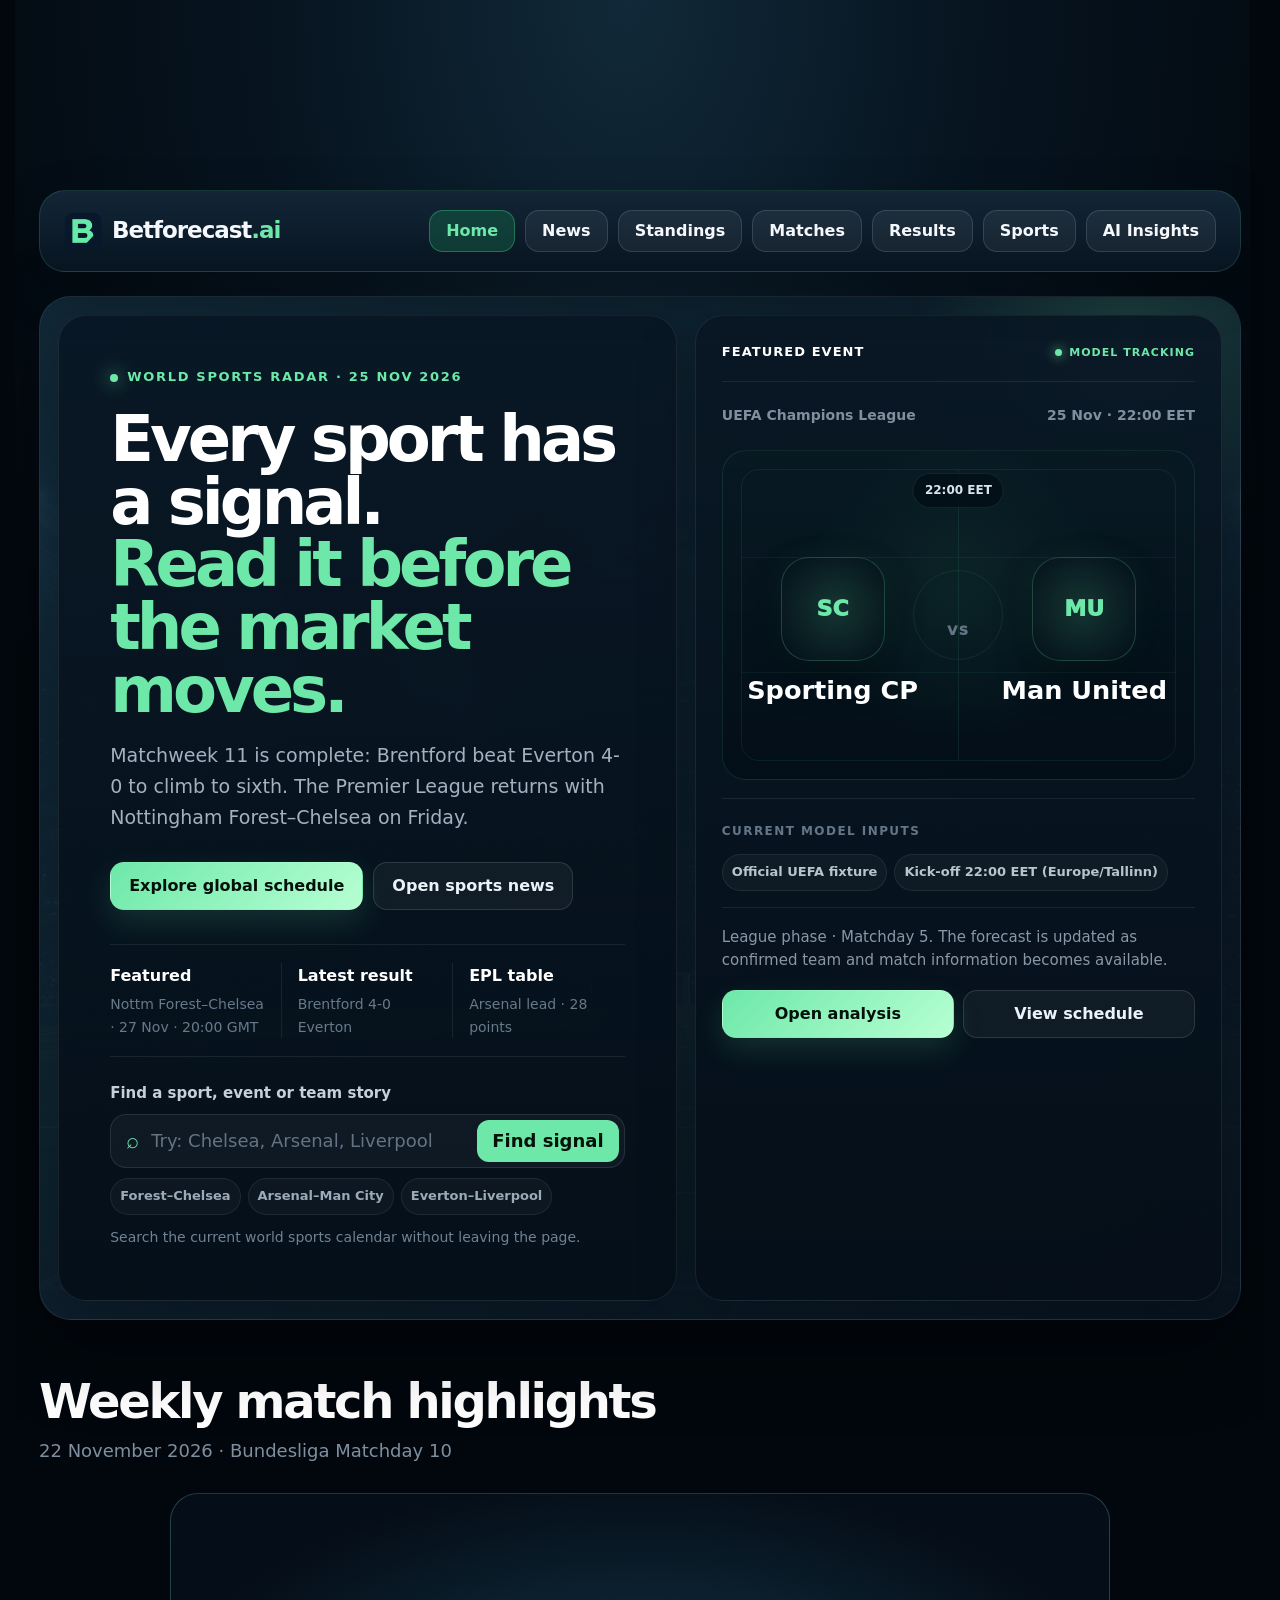
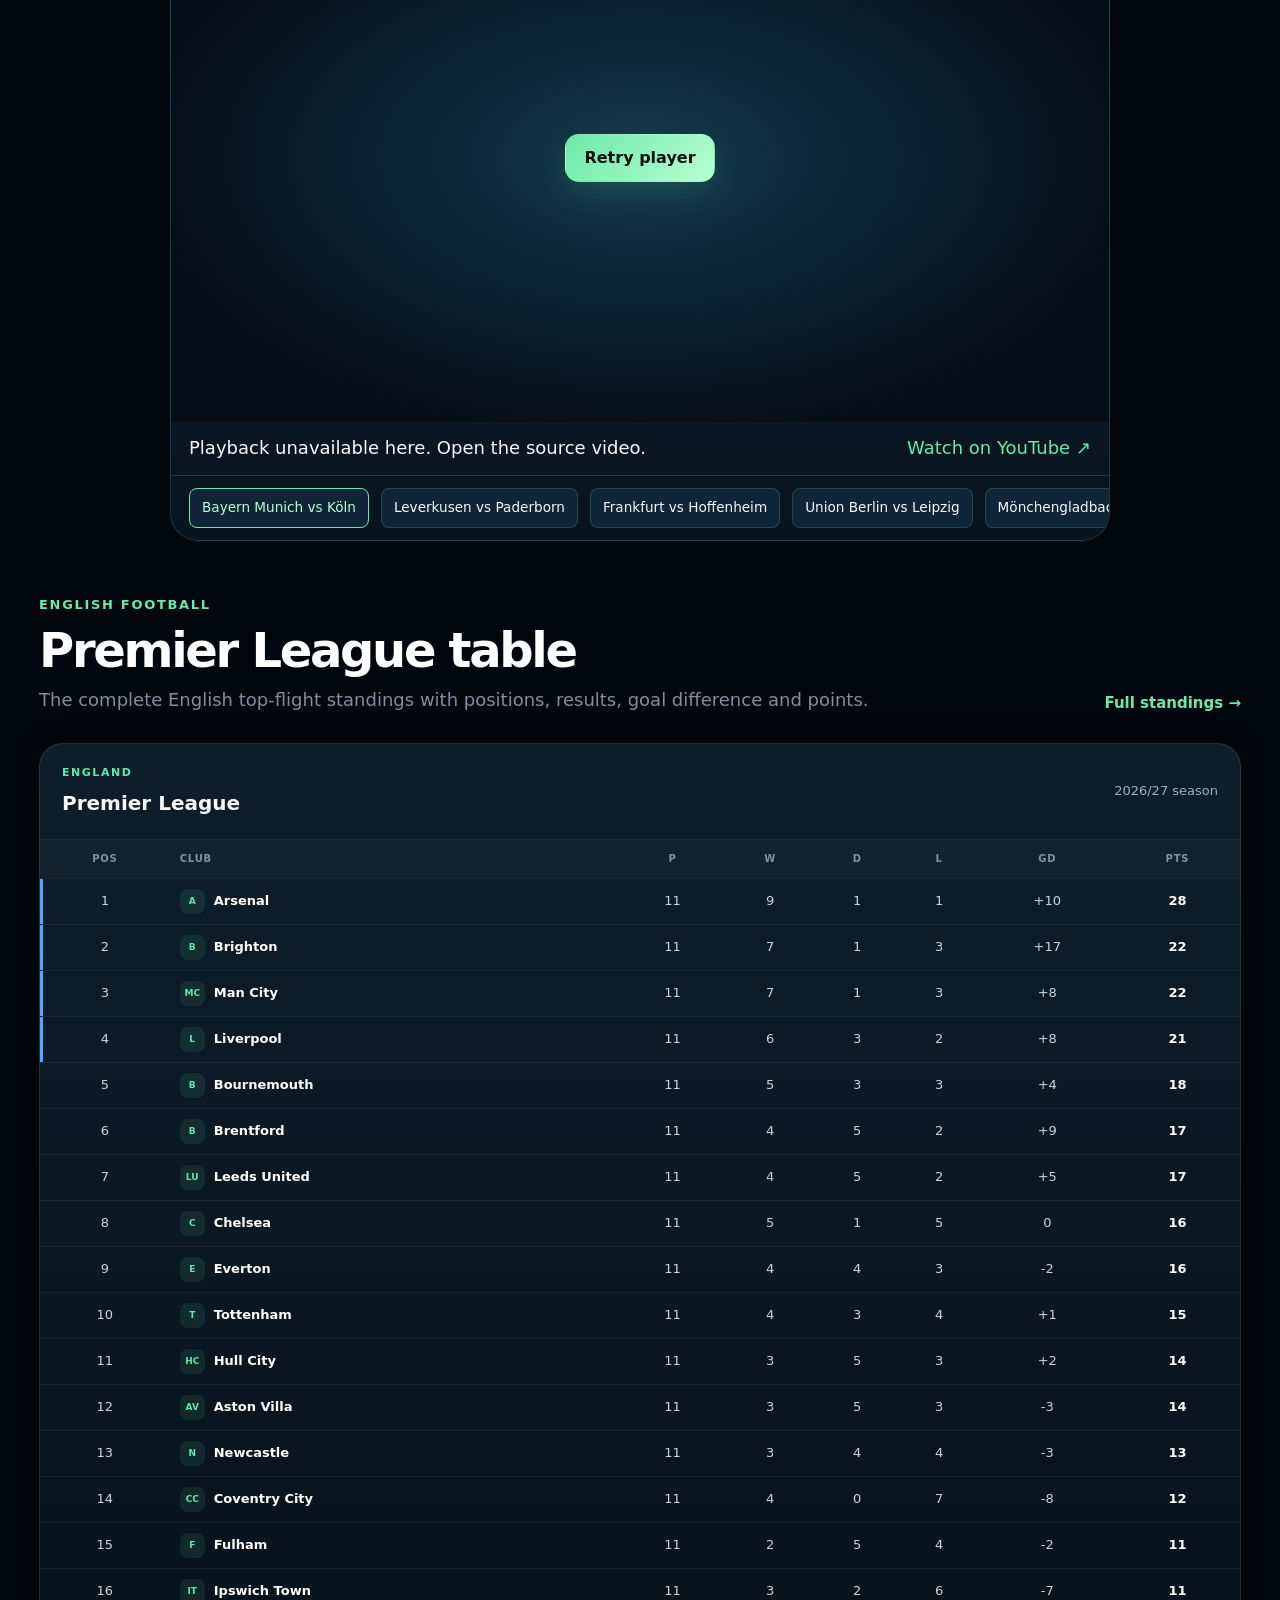
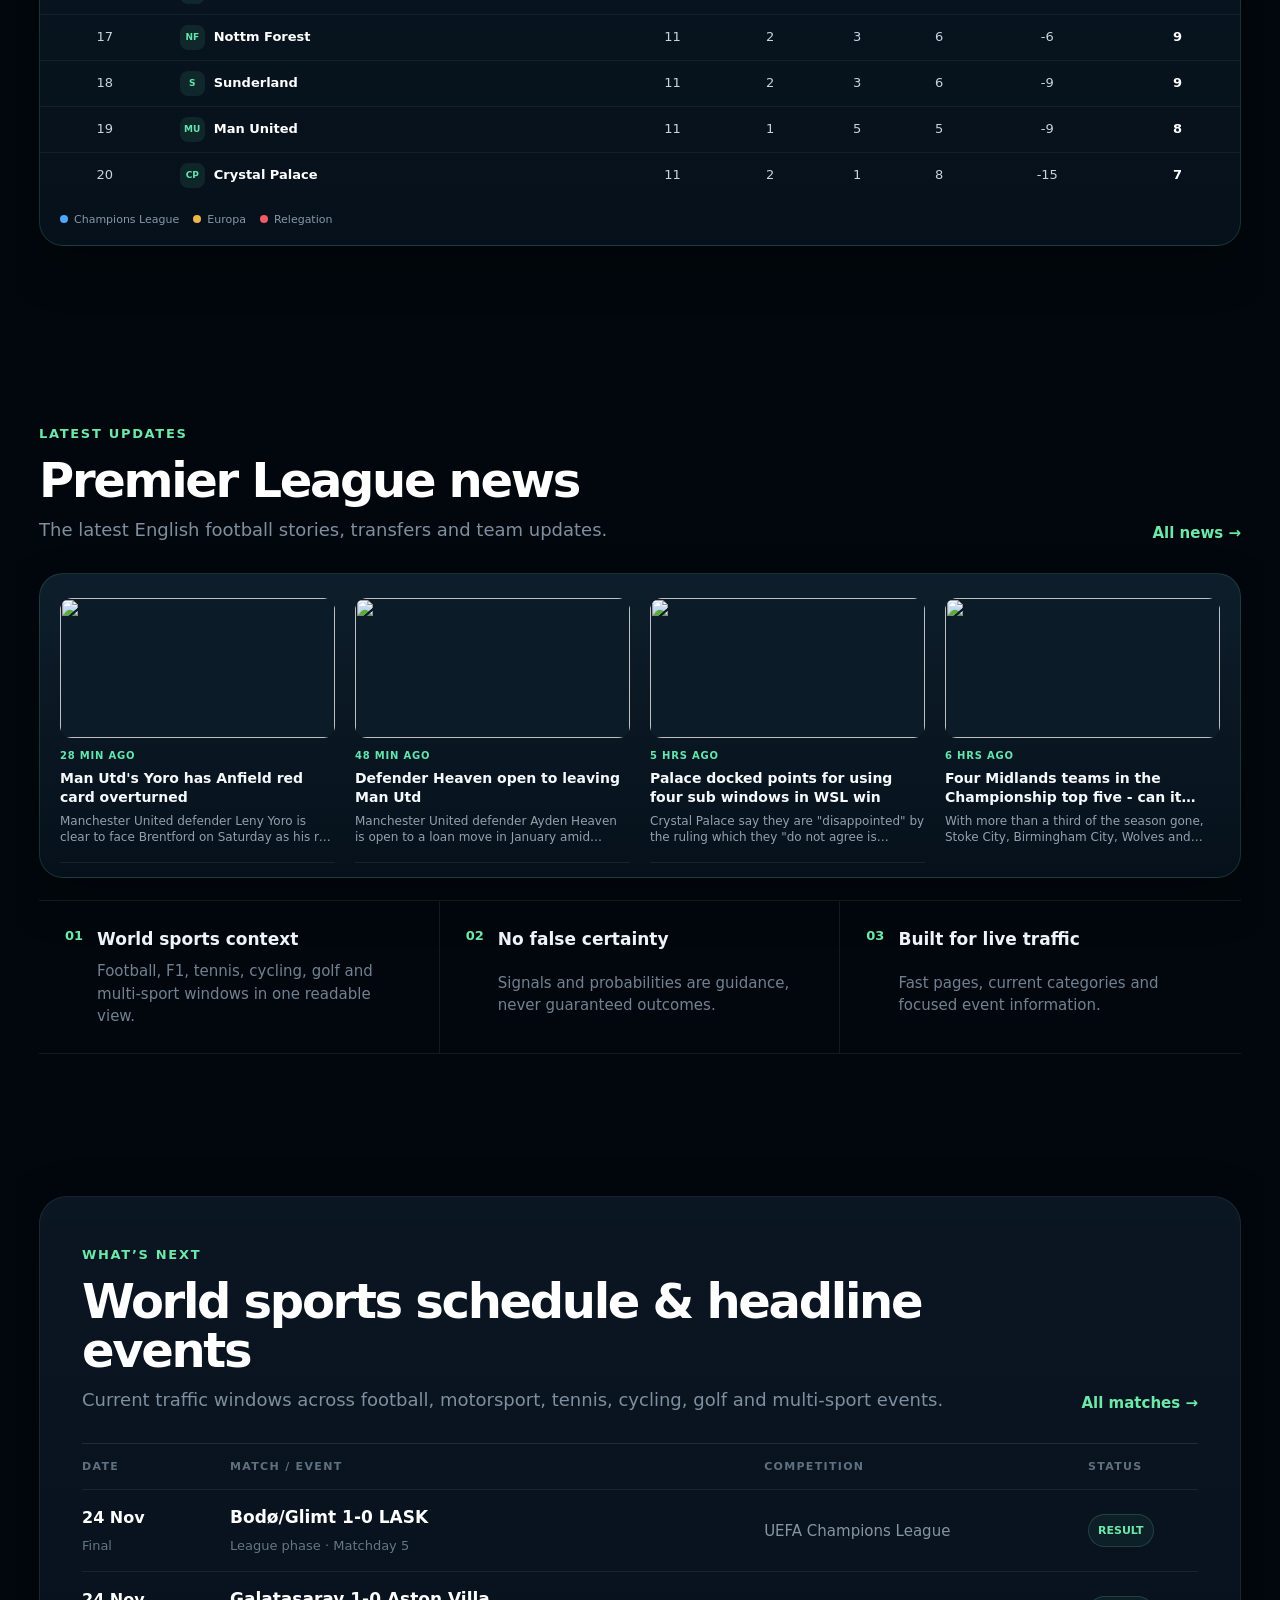
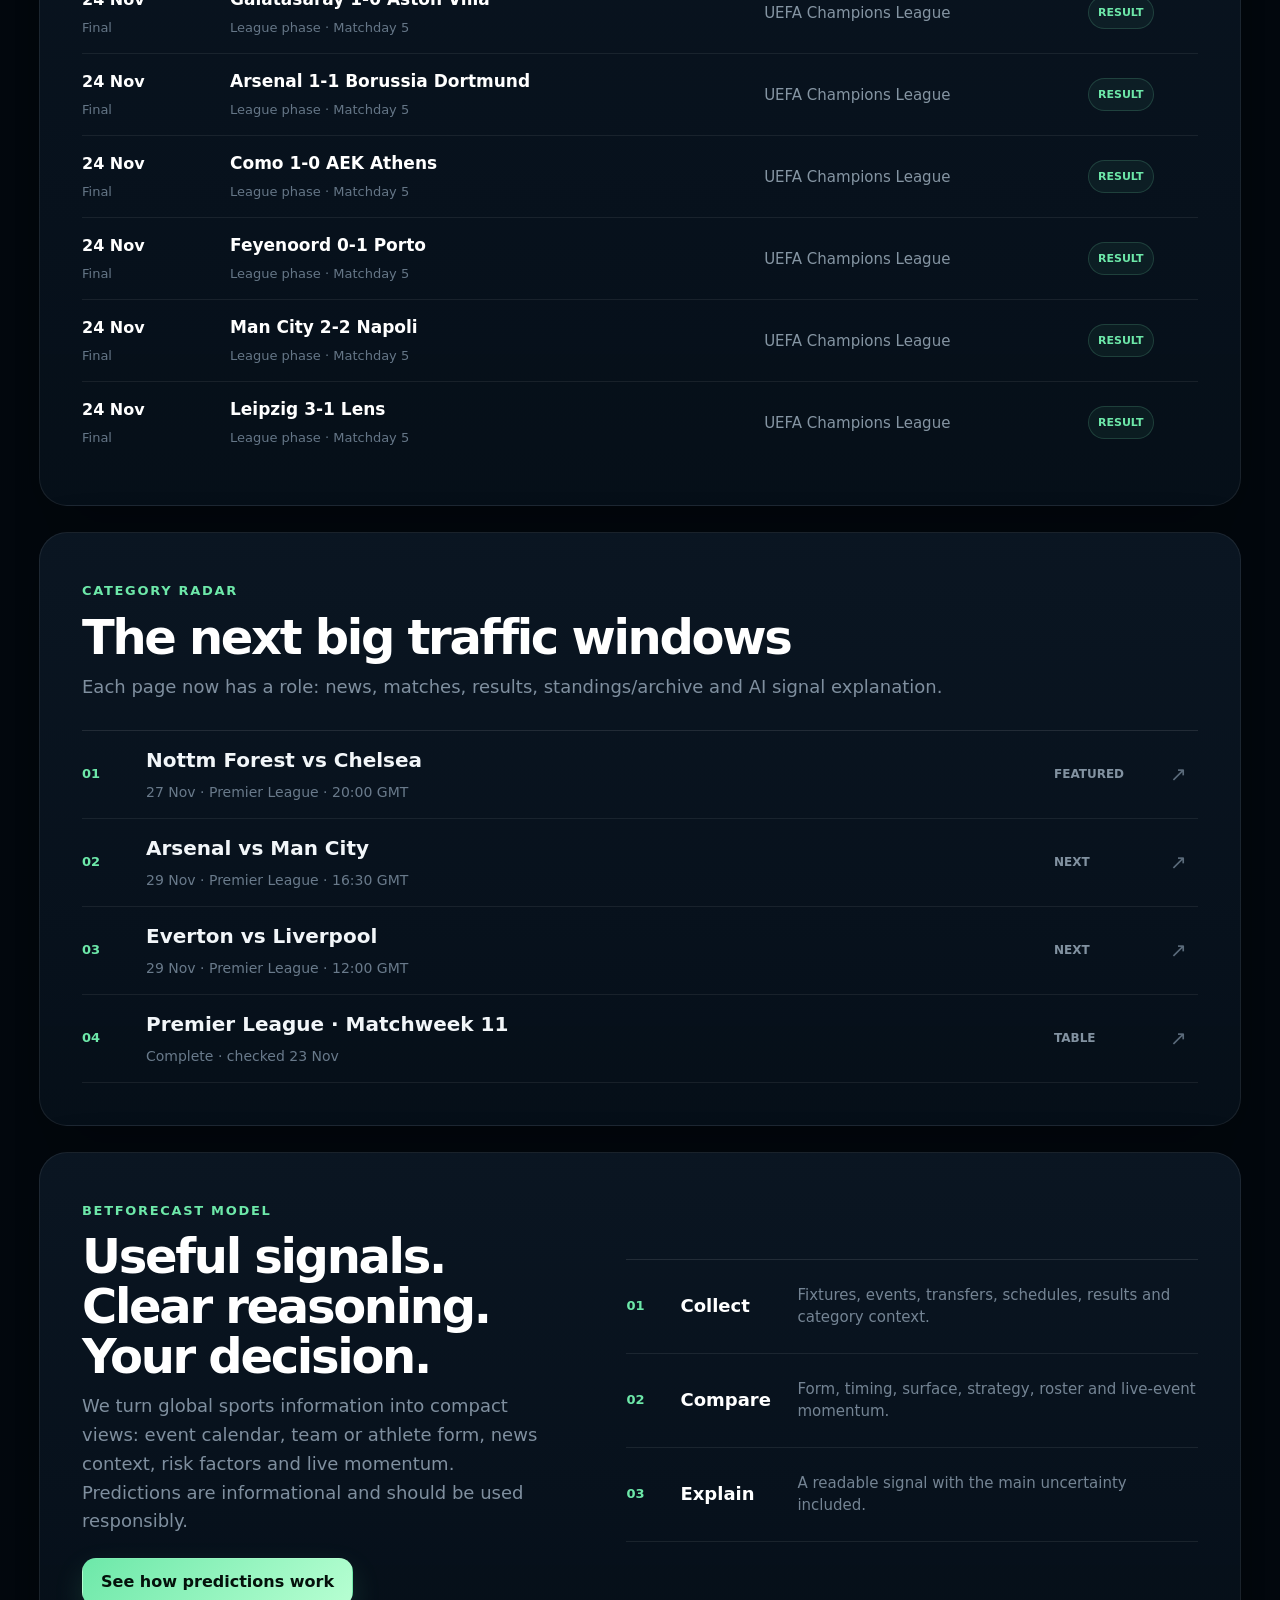
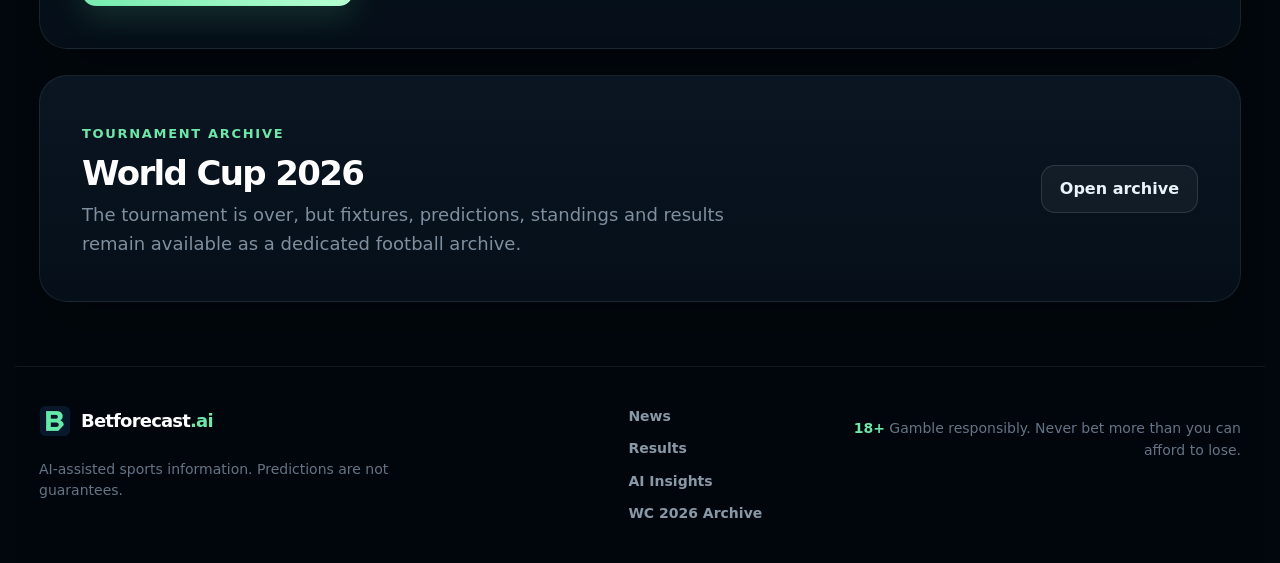
==== index.html @ 6b8412d0 "Update 25 Nov Champions League schedule and verified site data" ====
<!DOCTYPE html>
<html lang="en">
<head>
  <meta charset="UTF-8">
  <meta name="viewport" content="width=device-width, initial-scale=1.0">
  <meta name="theme-color" content="#07111d">
  <meta name="description" content="World sports previews, live event radar and AI-assisted signals from football, Formula 1, tennis, cycling, golf and major multi-sport events.">
  <meta property="og:title" content="Betforecast.ai — World sports radar">
  <meta property="og:description" content="Follow global sports news, event schedules, results and AI-assisted insights in one clear matchday hub.">
  <meta property="og:type" content="website">
  <meta property="og:url" content="https://betforecast.ai/">
  <meta property="og:image" content="https://betforecast.ai/assets/stadium-dark.jpg">
  <title>Betforecast.ai — World Sports News, Matches & AI Signals</title>
  <link rel="icon" type="image/png" href="assets/bet-logo.png?v=2">
  <link rel="stylesheet" href="css/home.css?v=10">
  <link rel="stylesheet" href="css/weekly-highlights.css">
  <script defer src="https://cdn.counter.dev/script.js" data-id="1a42378c-7a8a-4f3e-8296-a7a9f8655098" data-utcoffset="3"></script>
  <link rel="stylesheet" href="css/site-layout.css?v=2">
</head>
<body class="theme-dark home-page site-skin-1win bf-layout">
  <div id="bf-dynamic-background-slot" class="bf-dynamic-background bf-adserver-background" aria-hidden="true">
    <ins class="ins-zone" data-zone="163743"></ins>
  </div>

  <a class="skip-link" href="#main-content">Skip to content</a>

  <div class="side-banner side-banner-left" aria-label="Advertisement"><ins class="ins-zone" data-zone="163622"></ins></div>
  <div class="side-banner side-banner-right" aria-label="Advertisement"><ins class="ins-zone" data-zone="163622"></ins></div>

  <header class="site-header">
    <a class="site-brand" href="index.html" aria-label="Betforecast.ai home">
      <img src="assets/bet-logo.png?v=2" alt="" width="38" height="38">
      <span>Betforecast<span class="site-brand-accent">.ai</span></span>
    </a>
    <button class="site-menu-toggle" type="button" aria-label="Open menu" aria-expanded="false" aria-controls="site-navigation">
      <svg width="20" height="20" viewBox="0 0 20 20" aria-hidden="true"><path d="M3 5h14M3 10h14M3 15h14" fill="none" stroke="currentColor" stroke-width="2" stroke-linecap="round"/></svg>
    </button>
    <nav class="site-navigation" id="site-navigation" aria-label="Main navigation">
      <a href="index.html" aria-current="page">Home</a>
      <a href="news.html">News</a>
      <a href="standings.html">Standings</a>
      <a href="match.html">Matches</a>
      <a href="results.html">Results</a>
      <a href="sports.html">Sports</a>
      <a href="ai-insights.html">AI Insights</a>
    </nav>
  </header>

  <main class="bf-page" id="main-content">
    <section class="home-hero" aria-labelledby="hero-title">
      <div class="home-hero-copy">
        <div class="eyebrow"><span></span> World sports radar · 25 Nov 2026</div>
        <h1 id="hero-title">Every sport has a signal. <em>Read it before the market moves.</em></h1>
        <p class="hero-lead">Champions League Matchday 5 continues today with nine verified fixtures. Sporting CP–Manchester United is the default match at 22:00 EET.</p>
        <div class="hero-actions">
          <a class="button button-primary" href="#match-schedule">Explore global schedule</a>
          <a class="button button-secondary" href="news.html">Open sports news</a>
        </div>
        <div class="hero-radar" aria-label="Upcoming sports highlights">
          <div><strong>Featured</strong><span>Sporting–Man United · 25 Nov · 22:00 EET</span></div>
          <div><strong>Latest result</strong><span>Real Madrid 5-1 PSV</span></div>
          <div><strong>EPL table</strong><span>Arsenal lead · 28 points</span></div>
        </div>
        <form class="match-search" id="home-match-search" role="search">
          <label for="home-search-input">Find a sport, event or team story</label>
          <div class="match-search-row">
            <span aria-hidden="true">⌕</span>
            <input id="home-search-input" type="search" autocomplete="off" placeholder="Try: Barcelona, Liverpool, Man United">
            <button type="submit">Find signal</button>
          </div>
          <div class="search-chips" aria-label="Popular searches">
            <button type="button" data-query="Sporting Man United">Sporting–Man United</button>
            <button type="button" data-query="Club Brugge Liverpool">Club Brugge–Liverpool</button>
            <button type="button" data-query="Sabah Barcelona">Sabah–Barcelona</button>
          </div>
          <div class="search-result" id="home-search-result" aria-live="polite">Search the current world sports calendar without leaving the page.</div>
        </form>
      </div>
      <aside class="featured-focus" aria-labelledby="featured-title">
        <div class="featured-topline"><span>Featured event</span><span class="status-dot">Model tracking</span></div>
        <div id="featured-match" class="featured-body"><p class="loading-state">Loading the next global sports signal...</p></div>
      </aside>
    </section>

    <section class="weekly-highlights" aria-labelledby="highlights-title">
      <div class="section-heading">
        <div>
          <h2 id="highlights-title">Weekly match highlights</h2>
          <p id="highlights-edition"></p>
        </div>
      </div>
      <div class="highlights-card">
        <div class="highlights-screen" id="highlights-screen">
          <button class="button button-primary" id="highlights-play" type="button" disabled>Play highlights</button>
        </div>
        <div class="highlights-details">
          <p id="highlights-status" aria-live="polite">Loading this week’s highlights…</p>
          <a id="highlights-source" hidden>Watch on YouTube <span aria-hidden="true">↗</span></a>
        </div>
        <div class="highlights-clips" id="highlights-clips" aria-label="Select a match clip"></div>
      </div>
    </section>

    <section class="premier-league-section premier-table-section" aria-labelledby="premier-league-title">
      <div class="section-heading">
        <div>
          <span class="section-kicker">English football</span>
          <h2 id="premier-league-title">Premier League table</h2>
          <p>The complete English top-flight standings with positions, results, goal difference and points.</p>
        </div>
        <a href="standings.html">Full standings <span aria-hidden="true">→</span></a>
      </div>
      <div class="league-table-card">
        <div class="league-card-head">
          <div><span>England</span><strong>Premier League</strong></div>
          <span id="epl-season">2026/27 season</span>
        </div>
        <div class="home-table-scroll" tabindex="0" aria-label="Premier League standings. Swipe horizontally on mobile.">
          <table class="home-league-table">
            <thead><tr><th>Pos</th><th>Club</th><th>P</th><th>W</th><th>D</th><th>L</th><th>GD</th><th>Pts</th></tr></thead>
            <tbody id="home-epl-table"><tr><td colspan="8" class="loading-state">Loading Premier League table...</td></tr></tbody>
          </table>
        </div>
        <div class="league-table-legend"><span><i class="legend-cl"></i> Champions League</span><span><i class="legend-el"></i> Europa</span><span><i class="legend-rel"></i> Relegation</span></div>
      </div>
    </section>

    <div class="home-ad home-ad-desktop" aria-label="Advertisement"><ins class="ins-zone" data-zone="163631"></ins></div>
    <div class="home-ad home-ad-mobile" aria-label="Advertisement"><ins class="ins-zone" data-zone="163623"></ins></div>

    <section class="premier-league-section premier-news-section" aria-labelledby="premier-news-title">
      <div class="section-heading">
        <div>
          <span class="section-kicker">Latest updates</span>
          <h2 id="premier-news-title">Premier League news</h2>
          <p>The latest English football stories, transfers and team updates.</p>
        </div>
        <a href="news.html">All news <span aria-hidden="true">→</span></a>
      </div>
      <div class="league-news-card">
        <div id="home-epl-news" class="home-epl-news"><p class="loading-state">Loading English football news...</p></div>
      </div>
    </section>

    <section class="trust-line" aria-label="Betforecast features">
      <div><span>01</span><strong>World sports context</strong><p>Football, F1, tennis, cycling, golf and multi-sport windows in one readable view.</p></div>
      <div><span>02</span><strong>No false certainty</strong><p>Signals and probabilities are guidance, never guaranteed outcomes.</p></div>
      <div><span>03</span><strong>Built for live traffic</strong><p>Fast pages, current categories and focused event information.</p></div>
    </section>

    <div class="home-ad home-ad-desktop" aria-label="Advertisement"><ins class="ins-zone" data-zone="163631"></ins></div>
    <div class="home-ad home-ad-mobile" aria-label="Advertisement"><ins class="ins-zone" data-zone="163623"></ins></div>

    <section class="schedule-section" id="match-schedule" aria-labelledby="schedule-title">
      <div class="section-heading">
        <div><span class="section-kicker">What’s next</span><h2 id="schedule-title">World sports schedule & headline events</h2><p>Current traffic windows across football, motorsport, tennis, cycling, golf and multi-sport events.</p></div>
        <a href="match.html">All matches <span aria-hidden="true">→</span></a>
      </div>
      <div class="schedule-table" role="table" aria-label="Upcoming sports schedule">
        <div class="schedule-head" role="row"><span role="columnheader">Date</span><span role="columnheader">Match / Event</span><span role="columnheader">Competition</span><span role="columnheader">Status</span></div>
        <div id="schedule-list" class="schedule-list" role="rowgroup"><p class="loading-state">Loading global sports events...</p></div>
      </div>
    </section>

    <section class="competition-section" aria-labelledby="competition-title">
      <div class="section-heading"><div><span class="section-kicker">Category radar</span><h2 id="competition-title">The next big traffic windows</h2><p>Each page now has a role: news, matches, results, standings/archive and AI signal explanation.</p></div></div>
      <div class="competition-lines">
        <a href="match.html?id=sporting-man-united-nov25" class="competition-line"><span class="competition-number">01</span><span><strong>Sporting CP vs Man United</strong><small>25 Nov · Champions League · 22:00 EET</small></span><span class="competition-tag">Featured</span><span class="line-arrow">↗</span></a>
        <a href="match.html?id=sabah-barcelona-nov25" class="competition-line"><span class="competition-number">02</span><span><strong>Sabah vs Barcelona</strong><small>25 Nov · Champions League · 19:45 EET</small></span><span class="competition-tag">Upcoming</span><span class="line-arrow">↗</span></a>
        <a href="match.html?id=brugge-liverpool-nov25" class="competition-line"><span class="competition-number">03</span><span><strong>Club Brugge vs Liverpool</strong><small>25 Nov · Champions League · 22:00 EET</small></span><span class="competition-tag">Upcoming</span><span class="line-arrow">↗</span></a>
        <a href="standings.html" class="competition-line"><span class="competition-number">04</span><span><strong>Premier League · Matchweek 11</strong><small>Complete · checked 25 Nov</small></span><span class="competition-tag">Table</span><span class="line-arrow">↗</span></a>
      </div>
    </section>

    <section class="method-section" aria-labelledby="method-title">
      <div class="method-copy"><span class="section-kicker">Betforecast model</span><h2 id="method-title">Useful signals. Clear reasoning. Your decision.</h2><p>We turn global sports information into compact views: event calendar, team or athlete form, news context, risk factors and live momentum. Predictions are informational and should be used responsibly.</p><a class="button button-primary" href="ai-insights.html">See how predictions work</a></div>
      <div class="method-steps">
        <div><span>01</span><strong>Collect</strong><p>Fixtures, events, transfers, schedules, results and category context.</p></div>
        <div><span>02</span><strong>Compare</strong><p>Form, timing, surface, strategy, roster and live-event momentum.</p></div>
        <div><span>03</span><strong>Explain</strong><p>A readable signal with the main uncertainty included.</p></div>
      </div>
    </section>

    <section class="archive-line">
      <div><span class="section-kicker">Tournament archive</span><h2>World Cup 2026</h2><p>The tournament is over, but fixtures, predictions, standings and results remain available as a dedicated football archive.</p></div>
      <a class="button button-secondary" href="world-cup-2026.html">Open archive</a>
    </section>
  </main>

  <footer class="bf-footer">
    <div class="bf-footer-inner">
      <div><a class="bf-logo footer-logo" href="index.html"><img src="assets/bet-logo.png?v=2" alt="" width="32" height="32"><span>Betforecast<span>.ai</span></span></a><p>AI-assisted sports information. Predictions are not guarantees.</p></div>
      <nav aria-label="Footer navigation"><a href="news.html">News</a><a href="results.html">Results</a><a href="ai-insights.html">AI Insights</a><a href="world-cup-2026.html">WC 2026 Archive</a></nav>
      <p class="responsible-note"><strong>18+</strong> Gamble responsibly. Never bet more than you can afford to lose.</p>
    </div>
  </footer>
  <script src="/js/site-skin-manager.js?v=38"></script>

  <script src="js/home.js?v=6" defer></script>
  <script src="js/weekly-highlights.js?v=3" defer></script>
</body>
</html>
---- css/home.css ----
:root {
  --bg: #050b13;
  --bg-deep: #02070d;
  --panel: linear-gradient(180deg, rgba(18, 38, 55, 0.965), rgba(8, 20, 32, 0.98));
  --panel-solid: #0c1b29;
  --line: rgba(132, 246, 189, 0.16);
  --line-strong: rgba(132, 246, 189, 0.34);
  --green: #6de8a9;
  --green-soft: #b7ffd2;
  --blue: #68b8ff;
  --text: #f5f8fb;
  --muted: #96a5b5;
  --muted-2: #68798a;
  --shell: 1240px;
  --radius: 28px;
  --shadow: 0 28px 80px rgba(0, 0, 0, 0.34);
}

* {
  box-sizing: border-box;
  min-width: 0;
}

html {
  scroll-behavior: smooth;
}

body {
  width: 100%;
  min-height: 100vh;
  margin: 0;
  overflow-x: hidden;
  color: var(--text);
  background:
    radial-gradient(circle at 18% 0%, rgba(22, 117, 84, 0.17), transparent 31rem),
    radial-gradient(circle at 88% 22%, rgba(24, 86, 126, 0.13), transparent 28rem),
    linear-gradient(180deg, #07111d 0, var(--bg) 36rem, var(--bg-deep) 100%);
  font-family: Inter, ui-sans-serif, system-ui, -apple-system, BlinkMacSystemFont, "Segoe UI", sans-serif;
  font-size: 18px;
  line-height: 1.6;
  -webkit-font-smoothing: antialiased;
}

/* Reserve the desktop header area for the live Adhit skin only.
   Never fall back to an expired static advertiser creative. */
body.site-skin-1win,
body.site-skin-dafabet,
body.site-skin-mostbet {
  padding-top: 190px !important;
  background:
    radial-gradient(circle at 18% 0%, rgba(22, 117, 84, 0.17), transparent 31rem),
    radial-gradient(circle at 88% 22%, rgba(24, 86, 126, 0.13), transparent 28rem),
    linear-gradient(180deg, #07111d 0, var(--bg) 36rem, var(--bg-deep) 100%);
}

body::before {
  content: "";
  position: fixed;
  inset: 0;
  z-index: -1;
  opacity: 0.22;
  pointer-events: none;
  background-image:
    linear-gradient(rgba(255, 255, 255, 0.018) 1px, transparent 1px),
    linear-gradient(90deg, rgba(255, 255, 255, 0.018) 1px, transparent 1px);
  background-size: 72px 72px;
  mask-image: linear-gradient(to bottom, black, transparent 80%);
}

a {
  color: inherit;
  text-decoration: none;
}

button,
input {
  font: inherit;
}

button,
a {
  -webkit-tap-highlight-color: transparent;
}

.sr-only {
  position: absolute;
  width: 1px;
  height: 1px;
  padding: 0;
  margin: -1px;
  overflow: hidden;
  clip: rect(0, 0, 0, 0);
  white-space: nowrap;
  border: 0;
}

.skip-link {
  position: fixed;
  top: 10px;
  left: 10px;
  z-index: 1000;
  padding: 10px 14px;
  border-radius: 10px;
  color: #04100b;
  background: var(--green);
  font-weight: 800;
  transform: translateY(-160%);
}

.skip-link:focus {
  transform: translateY(0);
}

.bf-header,
.bf-page,
.bf-footer {
  position: relative;
  z-index: 20;
}

.bf-header {
  padding: 0;
}

.bf-header-inner {
  width: min(var(--shell), 100%);
  min-height: 82px;
  margin: 0 auto;
  padding: 14px 24px;
  display: flex;
  align-items: center;
  justify-content: space-between;
  gap: 22px;
  border: 1px solid rgba(255, 255, 255, 0.08);
  border-radius: 26px;
  background: var(--panel);
  box-shadow: var(--shadow);
  backdrop-filter: blur(14px);
  -webkit-backdrop-filter: blur(14px);
}

.bf-logo {
  flex: 0 0 auto;
  display: inline-flex;
  align-items: center;
  gap: 10px;
  color: #fff;
  font-size: 23px;
  font-weight: 900;
  letter-spacing: -0.045em;
}

.bf-logo img {
  display: block;
  width: 38px;
  height: 38px;
  object-fit: contain;
}

.bf-logo span span {
  color: var(--green);
}

.bf-nav {
  display: flex;
  align-items: center;
  justify-content: flex-end;
  gap: 10px;
}

.bf-nav a {
  min-height: 42px;
  padding: 0 18px;
  display: inline-flex;
  align-items: center;
  justify-content: center;
  border: 1px solid rgba(255, 255, 255, 0.13);
  border-radius: 14px;
  color: #f4f7fb;
  background: rgba(255, 255, 255, 0.055);
  font-size: 16px;
  font-weight: 800;
  transition: 0.2s ease;
}

.bf-nav a:hover,
.bf-nav a.active {
  color: var(--green);
  border-color: rgba(73, 224, 145, 0.34);
  background: rgba(25, 126, 84, 0.34);
  box-shadow: 0 0 22px rgba(73, 224, 145, 0.08);
}

.bf-menu-button {
  display: none;
  width: 42px;
  height: 42px;
  padding: 10px;
  border: 1px solid rgba(255, 255, 255, 0.1);
  border-radius: 12px;
  background: rgba(255, 255, 255, 0.04);
}

.bf-menu-button > span:not(.sr-only) {
  display: block;
  width: 100%;
  height: 2px;
  margin: 4px 0;
  border-radius: 2px;
  background: #fff;
}

.bf-page {
  width: min(var(--shell), calc(100% - 48px));
  margin: 24px auto 0;
  padding-bottom: 64px;
}

.home-hero {
  position: relative;
  display: grid;
  grid-template-columns: minmax(0, 1.08fr) minmax(390px, 0.92fr);
  gap: 18px;
  padding: 18px;
  overflow: hidden;
  border: 1px solid rgba(255, 255, 255, 0.08);
  border-radius: 32px;
  background:
    linear-gradient(135deg, rgba(18, 43, 58, 0.94), rgba(8, 20, 32, 0.98)),
    url("../assets/stadium-dark.jpg") center/cover;
  box-shadow: var(--shadow);
}

.home-hero::after {
  content: "";
  position: absolute;
  top: -180px;
  right: -120px;
  width: 460px;
  height: 460px;
  border-radius: 50%;
  background: radial-gradient(circle, rgba(109, 232, 169, 0.18), transparent 65%);
  pointer-events: none;
}

.home-hero-copy,
.featured-focus {
  position: relative;
  z-index: 1;
  border: 1px solid rgba(255, 255, 255, 0.08);
  border-radius: var(--radius);
  background: linear-gradient(180deg, rgba(9, 23, 36, 0.91), rgba(5, 15, 25, 0.96));
  box-shadow: 0 20px 60px rgba(0, 0, 0, 0.24);
}

.home-hero-copy {
  padding: clamp(28px, 4vw, 52px);
}

.eyebrow,
.section-kicker {
  color: var(--green);
  font-size: 13px;
  font-weight: 900;
  letter-spacing: 0.13em;
  text-transform: uppercase;
}

.eyebrow {
  display: flex;
  align-items: center;
  gap: 9px;
}

.eyebrow span {
  width: 8px;
  height: 8px;
  border-radius: 50%;
  background: var(--green);
  box-shadow: 0 0 18px var(--green);
}

.home-hero h1 {
  max-width: 720px;
  margin: 20px 0 18px;
  color: #fff;
  font-size: clamp(44px, 5vw, 72px);
  line-height: 0.98;
  letter-spacing: -0.062em;
}

.home-hero h1 em {
  display: block;
  color: var(--green);
  font-style: normal;
}

.hero-lead {
  max-width: 650px;
  margin: 0;
  color: #a4b1bf;
  font-size: 19px;
  line-height: 1.65;
}

.hero-actions {
  margin-top: 28px;
  display: flex;
  flex-wrap: wrap;
  gap: 10px;
}

.button {
  min-height: 48px;
  padding: 0 18px;
  display: inline-flex;
  align-items: center;
  justify-content: center;
  border: 1px solid transparent;
  border-radius: 14px;
  font-size: 16px;
  font-weight: 850;
  transition: transform 0.2s ease, border-color 0.2s ease, box-shadow 0.2s ease;
}

.button:hover {
  transform: translateY(-2px);
}

.button-primary {
  color: #04110b;
  background: linear-gradient(135deg, var(--green), var(--green-soft));
  box-shadow: 0 12px 30px rgba(109, 232, 169, 0.14);
}

.button-secondary {
  color: #eaf3f9;
  border-color: rgba(255, 255, 255, 0.12);
  background: rgba(255, 255, 255, 0.045);
}

.hero-radar {
  margin-top: 34px;
  padding: 18px 0;
  display: grid;
  grid-template-columns: repeat(3, minmax(0, 1fr));
  border-top: 1px solid rgba(255, 255, 255, 0.08);
  border-bottom: 1px solid rgba(255, 255, 255, 0.08);
}

.hero-radar div {
  padding: 0 16px;
  border-right: 1px solid rgba(255, 255, 255, 0.08);
}

.hero-radar div:first-child {
  padding-left: 0;
}

.hero-radar div:last-child {
  padding-right: 0;
  border-right: 0;
}

.hero-radar strong,
.hero-radar span {
  display: block;
}

.hero-radar strong {
  color: #fff;
  font-size: 16px;
}

.hero-radar span {
  margin-top: 5px;
  color: var(--muted-2);
  font-size: 14px;
}

.match-search {
  margin-top: 24px;
}

.match-search > label {
  display: block;
  margin-bottom: 9px;
  color: #c5d0da;
  font-size: 15px;
  font-weight: 800;
}

.match-search-row {
  min-height: 54px;
  padding: 5px 5px 5px 15px;
  display: grid;
  grid-template-columns: auto minmax(0, 1fr) auto;
  align-items: center;
  gap: 10px;
  border: 1px solid rgba(255, 255, 255, 0.1);
  border-radius: 16px;
  background: rgba(255, 255, 255, 0.04);
}

.match-search-row > span {
  color: var(--green);
  font-size: 22px;
}

.match-search-row input {
  width: 100%;
  color: #fff;
  border: 0;
  outline: 0;
  background: transparent;
}

.match-search-row input::placeholder {
  color: #647485;
}

.match-search-row button {
  height: 42px;
  padding: 0 15px;
  color: #05110b;
  border: 0;
  border-radius: 12px;
  background: var(--green);
  font-weight: 850;
  cursor: pointer;
}

.search-chips {
  margin-top: 10px;
  display: flex;
  flex-wrap: wrap;
  gap: 7px;
}

.search-chips button {
  padding: 7px 9px;
  color: #9cabb8;
  border: 1px solid rgba(255, 255, 255, 0.08);
  border-radius: 999px;
  background: rgba(255, 255, 255, 0.03);
  font-size: 13px;
  font-weight: 750;
  cursor: pointer;
}

.search-chips button:hover {
  color: #fff;
  border-color: var(--line-strong);
}

.search-result {
  min-height: 21px;
  margin-top: 12px;
  color: #718293;
  font-size: 14px;
  line-height: 1.55;
}

.search-result strong {
  color: #fff;
}

.featured-focus {
  min-height: 100%;
  padding: 26px;
  display: flex;
  flex-direction: column;
}

.featured-topline {
  display: flex;
  align-items: center;
  justify-content: space-between;
  gap: 14px;
  padding-bottom: 18px;
  border-bottom: 1px solid rgba(255, 255, 255, 0.08);
  color: #fff;
  font-size: 13px;
  font-weight: 900;
  letter-spacing: 0.08em;
  text-transform: uppercase;
}

.status-dot {
  display: inline-flex;
  align-items: center;
  gap: 7px;
  color: var(--green);
  font-size: 11px;
}

.status-dot::before {
  content: "";
  width: 7px;
  height: 7px;
  border-radius: 50%;
  background: var(--green);
  box-shadow: 0 0 12px var(--green);
}

.featured-body {
  flex: 1;
  display: flex;
  flex-direction: column;
}

.featured-meta {
  margin-top: 22px;
  display: flex;
  justify-content: space-between;
  gap: 12px;
  color: #7f8f9e;
  font-size: 14px;
  font-weight: 750;
}

.featured-match-visual {
  position: relative;
  min-height: 330px;
  margin: 24px 0 18px;
  padding: 62px 22px 30px;
  display: flex;
  align-items: center;
  overflow: hidden;
  border: 1px solid rgba(109, 232, 169, 0.11);
  border-radius: 24px;
  background:
    radial-gradient(circle at 50% 42%, rgba(40, 142, 98, 0.12), transparent 50%),
    linear-gradient(180deg, rgba(8, 27, 34, 0.58), rgba(3, 14, 23, 0.86));
}

.featured-pitch {
  position: absolute;
  inset: 18px;
  opacity: 0.16;
  border: 1px solid rgba(109, 232, 169, 0.55);
  border-radius: 18px;
  pointer-events: none;
}

.featured-pitch::before,
.featured-pitch::after,
.featured-pitch span {
  content: "";
  position: absolute;
  pointer-events: none;
}

.featured-pitch::before {
  top: 0;
  bottom: 0;
  left: 50%;
  border-left: 1px solid rgba(109, 232, 169, 0.55);
}

.featured-pitch::after {
  width: 88px;
  height: 88px;
  top: 50%;
  left: 50%;
  border: 1px solid rgba(109, 232, 169, 0.55);
  border-radius: 50%;
  transform: translate(-50%, -50%);
}

.featured-pitch span {
  inset: 30% 0;
  border-top: 1px solid rgba(109, 232, 169, 0.42);
  border-bottom: 1px solid rgba(109, 232, 169, 0.42);
}

.featured-kickoff {
  position: absolute;
  top: 22px;
  left: 50%;
  z-index: 2;
  padding: 7px 11px;
  color: #d9e5ec;
  border: 1px solid rgba(255,255,255,.08);
  border-radius: 999px;
  background: rgba(2, 13, 21, .78);
  font-size: 12px;
  font-weight: 850;
  transform: translateX(-50%);
}

.featured-teams {
  position: relative;
  z-index: 1;
  width: 100%;
  display: grid;
  grid-template-columns: minmax(0, 1fr) 52px minmax(0, 1fr);
  align-items: center;
  gap: 12px;
  text-align: center;
}

.featured-team-mark {
  width: 104px;
  height: 104px;
  margin: 0 auto 15px;
  padding: 14px;
  display: grid;
  place-items: center;
  border: 1px solid rgba(109, 232, 169, 0.22);
  border-radius: 28px;
  color: var(--green);
  background: radial-gradient(circle, rgba(109, 232, 169, 0.15), rgba(3, 15, 24, 0.88));
  box-shadow: 0 18px 38px rgba(0,0,0,.26), 0 0 34px rgba(109,232,169,.06);
}

.featured-team-mark img {
  display: block;
  width: 76px;
  height: 76px;
  object-fit: contain;
  filter: drop-shadow(0 10px 14px rgba(0,0,0,.28));
}

.featured-team-fallback {
  font-size: 22px;
  font-weight: 950;
}

.featured-team strong {
  display: block;
  color: #fff;
  font-size: clamp(20px, 2vw, 26px);
  line-height: 1.15;
}

.featured-vs {
  color: #627586;
  font-size: 13px;
  font-weight: 950;
  letter-spacing: .12em;
  text-transform: uppercase;
}

.featured-form {
  margin-top: 12px;
  display: flex;
  justify-content: center;
  gap: 5px;
}

.featured-form span {
  width: 23px;
  height: 23px;
  display: grid;
  place-items: center;
  border-radius: 7px;
  color: #d7e0e6;
  background: rgba(255,255,255,.07);
  font-size: 10px;
  font-weight: 900;
}

.featured-form .is-win { color: #07140e; background: var(--green); }
.featured-form .is-draw { color: #dce5ec; background: #536170; }
.featured-form .is-loss { color: #fff; background: #a84853; }

.featured-probability {
  margin-bottom: 18px;
  padding: 16px 18px;
  border: 1px solid rgba(109,232,169,.11);
  border-radius: 18px;
  background: rgba(255,255,255,.025);
}

.featured-probability-head,
.featured-probability-values {
  display: flex;
  align-items: center;
  justify-content: space-between;
  gap: 12px;
}

.featured-probability-head span {
  color: var(--green);
  font-size: 11px;
  font-weight: 900;
  letter-spacing: .12em;
  text-transform: uppercase;
}

.featured-probability-head small {
  color: #607180;
  font-size: 10px;
}

.featured-probability-values {
  margin: 10px 0 7px;
}

.featured-probability-values strong {
  color: #eaf2f7;
  font-size: 15px;
}

.featured-probability-bar {
  height: 8px;
  display: flex;
  overflow: hidden;
  border-radius: 999px;
  background: rgba(255,255,255,.06);
}

.featured-probability-bar i:nth-child(1) { background: #5ee0a4; }
.featured-probability-bar i:nth-child(2) { background: #7a8997; }
.featured-probability-bar i:nth-child(3) { background: #4da6ff; }

.featured-signal {
  padding: 16px 0;
  border-top: 1px solid rgba(255, 255, 255, 0.08);
  border-bottom: 1px solid rgba(255, 255, 255, 0.08);
}

.featured-signal > span {
  color: #657687;
  font-size: 12px;
  font-weight: 900;
  letter-spacing: 0.12em;
  text-transform: uppercase;
}

.signal-list {
  margin-top: 10px;
  display: flex;
  flex-wrap: wrap;
  gap: 7px;
}

.signal-list span {
  padding: 7px 9px;
  border-radius: 999px;
  color: #b8c5cf;
  border: 1px solid rgba(255, 255, 255, 0.08);
  background: rgba(255, 255, 255, 0.035);
  font-size: 13px;
  font-weight: 750;
}

.featured-note {
  margin: 18px 0 0;
  color: #8998a6;
  font-size: 15px;
  line-height: 1.55;
}

.featured-actions {
  margin-top: 18px;
  display: grid;
  grid-template-columns: 1fr 1fr;
  gap: 9px;
}

.featured-actions .button {
  width: 100%;
}

.trust-line {
  margin-top: 22px;
  display: grid;
  grid-template-columns: repeat(3, minmax(0, 1fr));
  border-top: 1px solid rgba(255, 255, 255, 0.08);
  border-bottom: 1px solid rgba(255, 255, 255, 0.08);
}

.trust-line > div {
  padding: 25px 26px;
  display: grid;
  grid-template-columns: auto 1fr;
  column-gap: 14px;
  border-right: 1px solid rgba(255, 255, 255, 0.08);
}

.trust-line > div:last-child {
  border-right: 0;
}

.trust-line span {
  grid-row: span 2;
  color: var(--green);
  font-size: 13px;
  font-weight: 900;
}

.trust-line strong {
  color: #edf3f7;
  font-size: 17px;
}

.trust-line p {
  margin: 7px 0 0;
  color: #718191;
  font-size: 15px;
  line-height: 1.5;
}

.home-ad {
  width: 100%;
  min-height: 90px;
  margin: 26px auto;
  display: flex;
  align-items: center;
  justify-content: center;
  overflow: hidden;
}

.home-ad-mobile {
  display: none;
}

.schedule-section,
.competition-section,
.method-section,
.archive-line {
  margin-top: 26px;
  padding: clamp(24px, 4vw, 42px);
  border: 1px solid rgba(255, 255, 255, 0.08);
  border-radius: var(--radius);
  background: linear-gradient(180deg, rgba(12, 25, 38, 0.86), rgba(6, 16, 26, 0.94));
  box-shadow: 0 20px 60px rgba(0, 0, 0, 0.22);
}

.section-heading {
  display: flex;
  align-items: flex-end;
  justify-content: space-between;
  gap: 24px;
  margin-bottom: 28px;
}

.section-heading h2,
.method-copy h2,
.archive-line h2 {
  margin: 9px 0 0;
  color: #fff;
  font-size: clamp(30px, 4vw, 48px);
  line-height: 1.04;
  letter-spacing: -0.048em;
}

.section-heading p,
.archive-line p,
.method-copy > p {
  margin: 10px 0 0;
  color: #7f8f9f;
  line-height: 1.6;
  font-size: 18px;
}

.section-heading > a {
  flex: 0 0 auto;
  color: var(--green);
  font-size: 15px;
  font-weight: 850;
}

.schedule-table {
  border-top: 1px solid rgba(255, 255, 255, 0.1);
}

.schedule-head,
.schedule-row {
  display: grid;
  grid-template-columns: 130px minmax(260px, 1.35fr) minmax(180px, 0.8fr) 110px;
  align-items: center;
  gap: 18px;
}

.schedule-head {
  min-height: 45px;
  color: #5f7081;
  font-size: 11px;
  font-weight: 900;
  letter-spacing: 0.12em;
  text-transform: uppercase;
}

.schedule-row {
  min-height: 82px;
  color: #dce5eb;
  border-top: 1px solid rgba(255, 255, 255, 0.07);
  transition: background 0.2s ease, padding 0.2s ease;
}

.schedule-row:hover {
  padding: 0 12px;
  background: rgba(109, 232, 169, 0.035);
}

.schedule-date strong,
.schedule-date small,
.schedule-title strong,
.schedule-title small {
  display: block;
}

.schedule-date strong {
  color: #fff;
  font-size: 16px;
}

.schedule-date small,
.schedule-title small {
  margin-top: 5px;
  color: #657687;
  font-size: 13px;
}

.schedule-title strong {
  color: #fff;
  font-size: 17px;
}

.schedule-competition {
  color: #8595a3;
  font-size: 15px;
}

.schedule-status {
  justify-self: start;
  padding: 7px 9px;
  border: 1px solid var(--line);
  border-radius: 999px;
  color: var(--green);
  background: rgba(109, 232, 169, 0.06);
  font-size: 11px;
  font-weight: 900;
  text-transform: uppercase;
}

.competition-lines {
  border-top: 1px solid rgba(255, 255, 255, 0.1);
}

.competition-line {
  min-height: 88px;
  display: grid;
  grid-template-columns: 48px minmax(0, 1fr) 100px 28px;
  align-items: center;
  gap: 16px;
  border-bottom: 1px solid rgba(255, 255, 255, 0.07);
  transition: color 0.2s ease, padding 0.2s ease, background 0.2s ease;
}

.competition-line:hover {
  padding: 0 14px;
  background: rgba(109, 232, 169, 0.035);
}

.competition-number {
  color: var(--green);
  font-size: 13px;
  font-weight: 900;
}

.competition-line strong,
.competition-line small {
  display: block;
}

.competition-line strong {
  color: #f2f6f9;
  font-size: 20px;
}

.competition-line small {
  margin-top: 5px;
  color: #697a8b;
  font-size: 14px;
}

.competition-tag {
  color: #8292a1;
  font-size: 12px;
  font-weight: 850;
  text-transform: uppercase;
}

.line-arrow {
  color: #5b6b7b;
  font-size: 20px;
}

.method-section {
  display: grid;
  grid-template-columns: minmax(0, 0.9fr) minmax(380px, 1.1fr);
  align-items: center;
  gap: clamp(30px, 6vw, 80px);
}

.method-copy .button {
  margin-top: 22px;
}

.method-steps {
  border-top: 1px solid rgba(255, 255, 255, 0.1);
}

.method-steps > div {
  min-height: 94px;
  display: grid;
  grid-template-columns: 42px 105px minmax(0, 1fr);
  align-items: center;
  gap: 12px;
  border-bottom: 1px solid rgba(255, 255, 255, 0.08);
}

.method-steps span {
  color: var(--green);
  font-size: 13px;
  font-weight: 900;
}

.method-steps strong {
  color: #fff;
  font-size: 18px;
}

.method-steps p {
  color: #748494;
  font-size: 15px;
  line-height: 1.5;
}

.archive-line {
  display: flex;
  align-items: center;
  justify-content: space-between;
  gap: 30px;
}

.archive-line h2 {
  font-size: 34px;
}

.archive-line p {
  max-width: 650px;
}

.bf-footer {
  border-top: 1px solid rgba(255, 255, 255, 0.07);
  background: rgba(2, 7, 13, 0.72);
}

.bf-footer-inner {
  width: min(var(--shell), calc(100% - 48px));
  min-height: 190px;
  margin: 0 auto;
  padding: 38px 0;
  display: grid;
  grid-template-columns: minmax(220px, 1fr) auto minmax(220px, 0.8fr);
  align-items: start;
  gap: 36px;
}

.footer-logo {
  font-size: 18px;
}

.footer-logo img {
  width: 32px;
  height: 32px;
}

.bf-footer p {
  max-width: 390px;
  margin: 13px 0 0;
  color: #657485;
  font-size: 14px;
  line-height: 1.55;
}

.bf-footer nav {
  display: grid;
  gap: 10px;
}

.bf-footer nav a {
  color: #8998a6;
  font-size: 14px;
  font-weight: 750;
}

.responsible-note {
  justify-self: end;
  text-align: right;
}

.responsible-note strong {
  color: var(--green);
}

.loading-state {
  color: #728292;
  font-size: 15px;
}

.side-banner {
  /* Adhit adds `.aso-background > div { position: relative; }` after load.
     Keep the skyscrapers out of the document flow so the whole page does not jump. */
  position: fixed !important;
  top: 230px;
  z-index: 10 !important;
  width: 160px;
  min-height: 600px;
}

.side-banner-left {
  left: max(12px, calc((100vw - var(--shell)) / 2 - 188px));
}

.side-banner-right {
  right: max(12px, calc((100vw - var(--shell)) / 2 - 188px));
}

@media (max-width: 1540px) {
  .side-banner {
    display: none;
  }
}

@media (max-width: 980px) {
  .bf-nav a {
    padding: 0 9px;
    font-size: 12px;
  }

  .home-hero,
  .method-section {
    grid-template-columns: 1fr;
  }

  .featured-focus {
    min-height: 580px;
  }

  .trust-line {
    grid-template-columns: 1fr;
  }

  .trust-line > div {
    border-right: 0;
    border-bottom: 1px solid rgba(255, 255, 255, 0.08);
  }

  .trust-line > div:last-child {
    border-bottom: 0;
  }

  .schedule-head,
  .schedule-row {
    grid-template-columns: 110px minmax(220px, 1.2fr) minmax(150px, 0.8fr) 100px;
  }
}

@media (max-width: 760px) {
  body.site-skin-1win,
  body.site-skin-dafabet,
  body.site-skin-mostbet {
    padding-top: 0 !important;
  }

  .bf-header {
    padding: 10px 8px 0;
  }

  .bf-header-inner {
    min-height: 64px;
    padding: 10px 12px;
    flex-wrap: wrap;
    border-radius: 18px;
  }

  .bf-menu-button {
    display: block;
  }

  .bf-nav {
    width: 100%;
    display: none;
    grid-template-columns: repeat(3, minmax(0, 1fr));
    padding-top: 9px;
    border-top: 1px solid rgba(255, 255, 255, 0.08);
  }

  .bf-nav.is-open {
    display: grid;
  }

  .bf-nav a {
    width: 100%;
    min-height: 39px;
    padding: 0 4px;
    text-align: center;
  }

  .bf-page {
    width: calc(100% - 16px);
    margin-top: 10px;
    padding-bottom: 32px;
  }

  .home-hero {
    padding: 8px;
    border-radius: 24px;
  }

  .home-hero-copy,
  .featured-focus {
    padding: 22px 16px;
    border-radius: 20px;
  }

  .home-hero h1 {
    margin-top: 16px;
    font-size: 39px;
  }

  .hero-lead {
    font-size: 17px;
  }

  .hero-actions,
  .featured-actions {
    grid-template-columns: 1fr;
  }

  .hero-actions .button {
    width: 100%;
  }

  .hero-radar {
    grid-template-columns: 1fr;
    gap: 0;
  }

  .hero-radar div,
  .hero-radar div:first-child,
  .hero-radar div:last-child {
    padding: 12px 0;
    border-right: 0;
    border-bottom: 1px solid rgba(255, 255, 255, 0.07);
  }

  .hero-radar div:last-child {
    border-bottom: 0;
  }

  .match-search-row {
    grid-template-columns: auto minmax(0, 1fr);
  }

  .match-search-row button {
    grid-column: 1 / -1;
    width: 100%;
  }

  .featured-focus {
    min-height: 0;
  }

  .featured-teams {
    padding: 34px 0;
    gap: 8px;
  }

  .featured-team-mark {
    width: 68px;
    height: 68px;
    font-size: 18px;
  }

  .trust-line {
    margin-top: 14px;
  }

  .trust-line > div {
    padding: 20px 8px;
  }

  .home-ad-desktop {
    display: none;
  }

  .home-ad-mobile {
    min-height: 250px;
    display: flex;
  }

  .schedule-section,
  .competition-section,
  .method-section,
  .archive-line {
    margin-top: 16px;
    padding: 23px 14px;
    border-radius: 22px;
  }

  .section-heading {
    align-items: flex-start;
    flex-direction: column;
    margin-bottom: 22px;
  }

  .section-heading h2,
  .method-copy h2 {
    font-size: 34px;
  }

  .schedule-head {
    display: none;
  }

  .schedule-row {
    min-height: 0;
    padding: 16px 0;
    grid-template-columns: 90px minmax(0, 1fr);
    gap: 10px 14px;
  }

  .schedule-row:hover {
    padding: 16px 8px;
  }

  .schedule-competition,
  .schedule-status {
    grid-column: 2;
  }

  .schedule-status {
    width: fit-content;
  }

  .competition-line {
    min-height: 100px;
    grid-template-columns: 32px minmax(0, 1fr) 22px;
    gap: 10px;
  }

  .competition-tag {
    display: none;
  }

  .competition-line:hover {
    padding: 0 6px;
  }

  .method-steps > div {
    grid-template-columns: 32px 75px minmax(0, 1fr);
  }

  .archive-line {
    align-items: flex-start;
    flex-direction: column;
  }

  .archive-line .button {
    width: 100%;
  }

  .bf-footer-inner {
    width: calc(100% - 32px);
    grid-template-columns: 1fr;
    gap: 26px;
  }

  .responsible-note {
    justify-self: start;
    text-align: left;
  }
}

@media (prefers-reduced-motion: reduce) {
  html {
    scroll-behavior: auto;
  }

  *,
  *::before,
  *::after {
    scroll-behavior: auto !important;
    transition-duration: 0.01ms !important;
    animation-duration: 0.01ms !important;
    animation-iteration-count: 1 !important;
  }
}


/* PREMIER LEAGUE HOME BLOCK */
.premier-league-section { margin-top: 72px; }
.premier-league-grid { display: grid; grid-template-columns: minmax(0, 1.35fr) minmax(320px, .65fr); gap: 22px; align-items: start; }
.league-table-card, .league-news-card { min-width: 0; overflow: hidden; border: 1px solid rgba(94, 224, 164, .16); border-radius: 24px; background: linear-gradient(180deg, rgba(14, 31, 45, .96), rgba(6, 17, 27, .97)); box-shadow: 0 20px 50px rgba(0,0,0,.22); }
.league-card-head { display: flex; align-items: center; justify-content: space-between; gap: 18px; padding: 20px 22px; border-bottom: 1px solid rgba(255,255,255,.07); }
.league-card-head div { display: flex; flex-direction: column; gap: 5px; }
.league-card-head div > span { color: #63e6ad; font-size: 11px; font-weight: 800; letter-spacing: .14em; text-transform: uppercase; }
.league-card-head strong { font-size: 20px; }
.league-card-head > span, .league-card-head > a { color: #9fb0bd; font-size: 13px; }
.league-card-head > a:hover { color: #63e6ad; }
.home-table-scroll { width: 100%; overflow-x: auto; -webkit-overflow-scrolling: touch; }
.home-league-table { width: 100%; min-width: 650px; border-collapse: collapse; font-size: 13px; }
.home-league-table th { padding: 11px 10px; color: #8193a1; font-size: 10px; letter-spacing: .08em; text-transform: uppercase; background: rgba(255,255,255,.025); }
.home-league-table td { padding: 10px; border-top: 1px solid rgba(255,255,255,.055); text-align: center; color: #c8d3dc; }
.home-league-table th:nth-child(2), .home-league-table td:nth-child(2) { text-align: left; }
.home-league-table tbody tr:hover { background: rgba(94,224,164,.045); }
.home-league-table tr.zone-cl td:first-child { box-shadow: inset 3px 0 #4ea7ff; }
.home-league-table tr.zone-el td:first-child { box-shadow: inset 3px 0 #f0b44d; }
.home-league-table tr.zone-rel td:first-child { box-shadow: inset 3px 0 #ef5c68; }
.home-league-table .club-cell { color: #fff; font-weight: 700; white-space: nowrap; }
.home-league-table .club-mark { display: inline-grid; place-items: center; width: 25px; height: 25px; margin-right: 9px; border-radius: 8px; background: rgba(94,224,164,.10); color: #63e6ad; font-size: 9px; vertical-align: middle; }
.home-league-table .points-cell { color: #fff; font-weight: 900; }
.league-table-legend { display: flex; flex-wrap: wrap; gap: 14px; padding: 13px 20px 17px; color: #8798a6; font-size: 11px; }
.league-table-legend span { display: inline-flex; align-items: center; gap: 6px; }
.league-table-legend i { width: 8px; height: 8px; border-radius: 50%; }
.legend-cl { background: #4ea7ff; } .legend-el { background: #f0b44d; } .legend-rel { background: #ef5c68; }
.home-epl-news { padding: 4px 20px 10px; }
.home-news-item { display: grid; grid-template-columns: 88px minmax(0, 1fr); gap: 14px; padding: 16px 0; border-bottom: 1px solid rgba(255,255,255,.07); }
.home-news-item:last-child { border-bottom: 0; }
.home-news-item img { width: 88px; height: 68px; object-fit: cover; border-radius: 12px; background: #0b1b27; }
.home-news-item div { min-width: 0; }
.home-news-item span { display: block; margin-bottom: 5px; color: #63e6ad; font-size: 10px; font-weight: 800; letter-spacing: .08em; text-transform: uppercase; }
.home-news-item strong { display: -webkit-box; overflow: hidden; color: #f6f9fb; font-size: 14px; line-height: 1.35; -webkit-line-clamp: 2; -webkit-box-orient: vertical; }
.home-news-item p { display: -webkit-box; overflow: hidden; margin: 6px 0 0; color: #91a2af; font-size: 12px; line-height: 1.4; -webkit-line-clamp: 2; -webkit-box-orient: vertical; }

@media (max-width: 980px) {
  .premier-league-grid { grid-template-columns: 1fr; }
}
@media (max-width: 640px) {
  .premier-league-section { margin-top: 48px; }
  .league-table-card, .league-news-card { border-radius: 18px; }
  .league-card-head { padding: 16px 14px; }
  .league-card-head strong { font-size: 18px; }
  .home-league-table { min-width: 620px; }
  .home-league-table th, .home-league-table td { padding: 9px 7px; }
  .league-table-legend { padding: 12px 14px 15px; }
  .home-epl-news { padding: 2px 14px 8px; }
  .home-news-item { grid-template-columns: 78px minmax(0, 1fr); gap: 11px; padding: 14px 0; }
  .home-news-item img { width: 78px; height: 64px; }
}


/* PREMIER LEAGUE ORDER: HERO, TABLE, NEWS */
.premier-table-section { margin-top: 42px; }
.premier-news-section { margin-top: 56px; }
.premier-table-section .league-table-card,
.premier-news-section .league-news-card { width: 100%; }
.premier-news-section .home-epl-news { display: grid; grid-template-columns: repeat(4, minmax(0, 1fr)); gap: 0 20px; padding: 8px 20px 14px; }
.premier-news-section .home-news-item { display: flex; flex-direction: column; gap: 10px; }
.premier-news-section .home-news-item img { width: 100%; height: 140px; }
@media (max-width: 900px) {
  .premier-news-section .home-epl-news { grid-template-columns: repeat(2, minmax(0, 1fr)); }
}
@media (max-width: 640px) {
  .premier-table-section { margin-top: 28px; }
  .premier-news-section { margin-top: 42px; }
  .premier-news-section .home-epl-news { grid-template-columns: 1fr; padding: 4px 14px 8px; }
  .premier-news-section .home-news-item { display: grid; grid-template-columns: 92px minmax(0, 1fr); gap: 12px; }
  .premier-news-section .home-news-item img { width: 92px; height: 72px; }
}
---- css/weekly-highlights.css ----
.weekly-highlights {
  margin: 48px 0;
}

.highlights-card {
  max-width: 940px;
  margin-inline: auto;
  overflow: hidden;
  border: 1px solid var(--line);
  border-radius: var(--radius);
  background: var(--panel);
}

.highlights-screen {
  display: grid;
  place-items: center;
  aspect-ratio: 16 / 9;
  min-height: 200px;
  background: radial-gradient(ellipse at center, #13394c, #050e18 75%);
}

.highlights-screen iframe {
  width: 100%;
  height: 100%;
  min-height: 200px;
  border: 0;
}

.highlights-details,
.highlights-clips {
  display: flex;
  gap: 12px;
  padding: 12px 18px;
}

.highlights-details {
  align-items: center;
  justify-content: space-between;
  flex-wrap: wrap;
}

.highlights-details p {
  margin: 0;
}

.highlights-details a {
  color: var(--green);
}

.highlights-clips {
  overflow-x: auto;
  border-top: 1px solid var(--line);
}

.highlights-clips button {
  flex: 0 0 auto;
  padding: 8px 12px;
  border: 1px solid var(--line);
  border-radius: 8px;
  background: #102638;
  color: var(--text);
  font-size: 0.85rem;
  cursor: pointer;
}

.highlights-clips button[aria-pressed="true"] {
  border-color: var(--green);
  color: var(--green-soft);
}

.highlights-screen [hidden],
.highlights-details [hidden] {
  display: none;
}
---- css/site-layout.css ----
:root {
  --site-width: 1240px;
  --site-gutter: 24px;
  --site-header-offset: 190px;
  --site-content-gap: 24px;
  --site-backdrop: radial-gradient(ellipse at top, #112939 0%, #071521 38%, #02070d 85%);
  scrollbar-gutter: stable both-edges;
}

html body.site-skin-1win.bf-layout {
  width: 100% !important;
  max-width: none !important;
  margin: 0 !important;
  padding: var(--site-header-offset) 0 0 !important;
  min-height: 100svh;
}

html body.site-skin-1win.bf-layout:not([style*="background"]) {
  background: var(--site-backdrop) fixed !important;
}

html body.bf-layout > .site-header,
html body.site-skin-1win.bf-layout > main[class] {
  box-sizing: border-box;
  width: min(var(--site-width), calc(100% - 2 * var(--site-gutter))) !important;
  max-width: none !important;
  margin-inline: auto !important;
}

html body.site-skin-1win.bf-layout > main[class] {
  margin-top: var(--site-content-gap) !important;
  padding-inline: 0 !important;
  padding-top: 0 !important;
}

.bf-layout > .site-header {
  position: relative;
  z-index: 30 !important;
  display: flex;
  align-items: center;
  justify-content: space-between;
  gap: 22px;
  min-height: 82px;
  margin-block: 0;
  padding: 14px 24px;
  border: 1px solid rgba(94, 224, 164, .16);
  border-radius: 26px;
  background: linear-gradient(180deg, #122637, #081420);
  box-shadow: 0 18px 48px rgba(0, 0, 0, .28);
  font: 800 16px/1.1 Inter, system-ui, sans-serif;
}

.site-header .site-brand,
.site-header .site-brand span,
.site-header .site-navigation a,
.site-header .site-menu-toggle {
  font-family: Inter, system-ui, sans-serif !important;
}

.site-header .site-brand {
  display: inline-flex;
  flex: 0 0 auto;
  align-items: center;
  gap: 10px;
  color: #f4f7fb;
  font-size: 23px;
  font-weight: 900;
  letter-spacing: -.045em;
  text-decoration: none;
}

.site-brand img { display: block; width: 38px; height: 38px; }
.site-brand-accent { color: #6de8a9; }

.site-header .site-navigation {
  display: flex;
  align-items: center;
  gap: 10px;
}

.site-header .site-navigation a {
  box-sizing: border-box;
  display: grid;
  min-height: 42px;
  place-items: center;
  padding: 0 16px;
  border: 1px solid rgba(255, 255, 255, .13);
  border-radius: 14px;
  background: rgba(255, 255, 255, .055);
  color: #f4f7fb;
  font: inherit;
  text-align: center;
  text-decoration: none;
  white-space: nowrap;
}

.site-header .site-navigation a:is(:hover, :focus-visible, [aria-current]) {
  border-color: rgba(73, 224, 145, .34);
  background: rgba(25, 126, 84, .34);
  color: #6de8a9;
}

.site-menu-toggle {
  display: none;
  width: 42px;
  height: 42px;
  border: 1px solid rgba(255, 255, 255, .13);
  border-radius: 12px;
  background: rgba(255, 255, 255, .055);
  color: #f4f7fb;
  font: inherit;
  cursor: pointer;
}

html body.site-skin-1win.bf-layout > main > .news-title-strip:first-child {
  margin-top: 0 !important;
}

html body.site-skin-1win.bf-layout > main > :is(.match-pro-hero, .match-pro-layout, .news-layout-v2,
    .standings-layout, .standings-league-bar, .insights-cards-grid, .article-layout) {
  box-sizing: border-box;
  width: 100% !important;
  max-width: none !important;
  margin-inline: 0 !important;
}

.bf-layout main .featured-scoreline#projected-score {
  font-size: clamp(16px, 2vw, 28px) !important;
  overflow-wrap: anywhere;
}

@media (max-width: 1100px) {
  .bf-layout > .site-header { gap: 14px; }
  .site-header .site-navigation { gap: 7px; }
  .site-header .site-navigation a { padding-inline: 10px; font-size: 13px; }
}

@media (max-width: 850px) {
  :root { --site-gutter: 8px; --site-content-gap: 16px; }
  .bf-layout > .site-header { min-height: 64px; padding: 10px 12px; flex-wrap: wrap; border-radius: 18px; }
  .site-header .site-brand { font-size: 21px; }
  .site-brand img { width: 32px; height: 32px; }
  .site-menu-toggle { display: grid; place-items: center; margin-left: auto; }
  .site-header .site-navigation { display: none; flex: 0 0 100%; }
  .site-header .site-navigation.is-open { display: grid; grid-template-columns: repeat(3, minmax(0, 1fr)); }
  .site-header .site-navigation a { min-height: 38px; padding: 0 4px; font-size: 12px; }
}

@media (max-width: 760px) {
  :root { --site-header-offset: 10px; scrollbar-gutter: auto; }
}
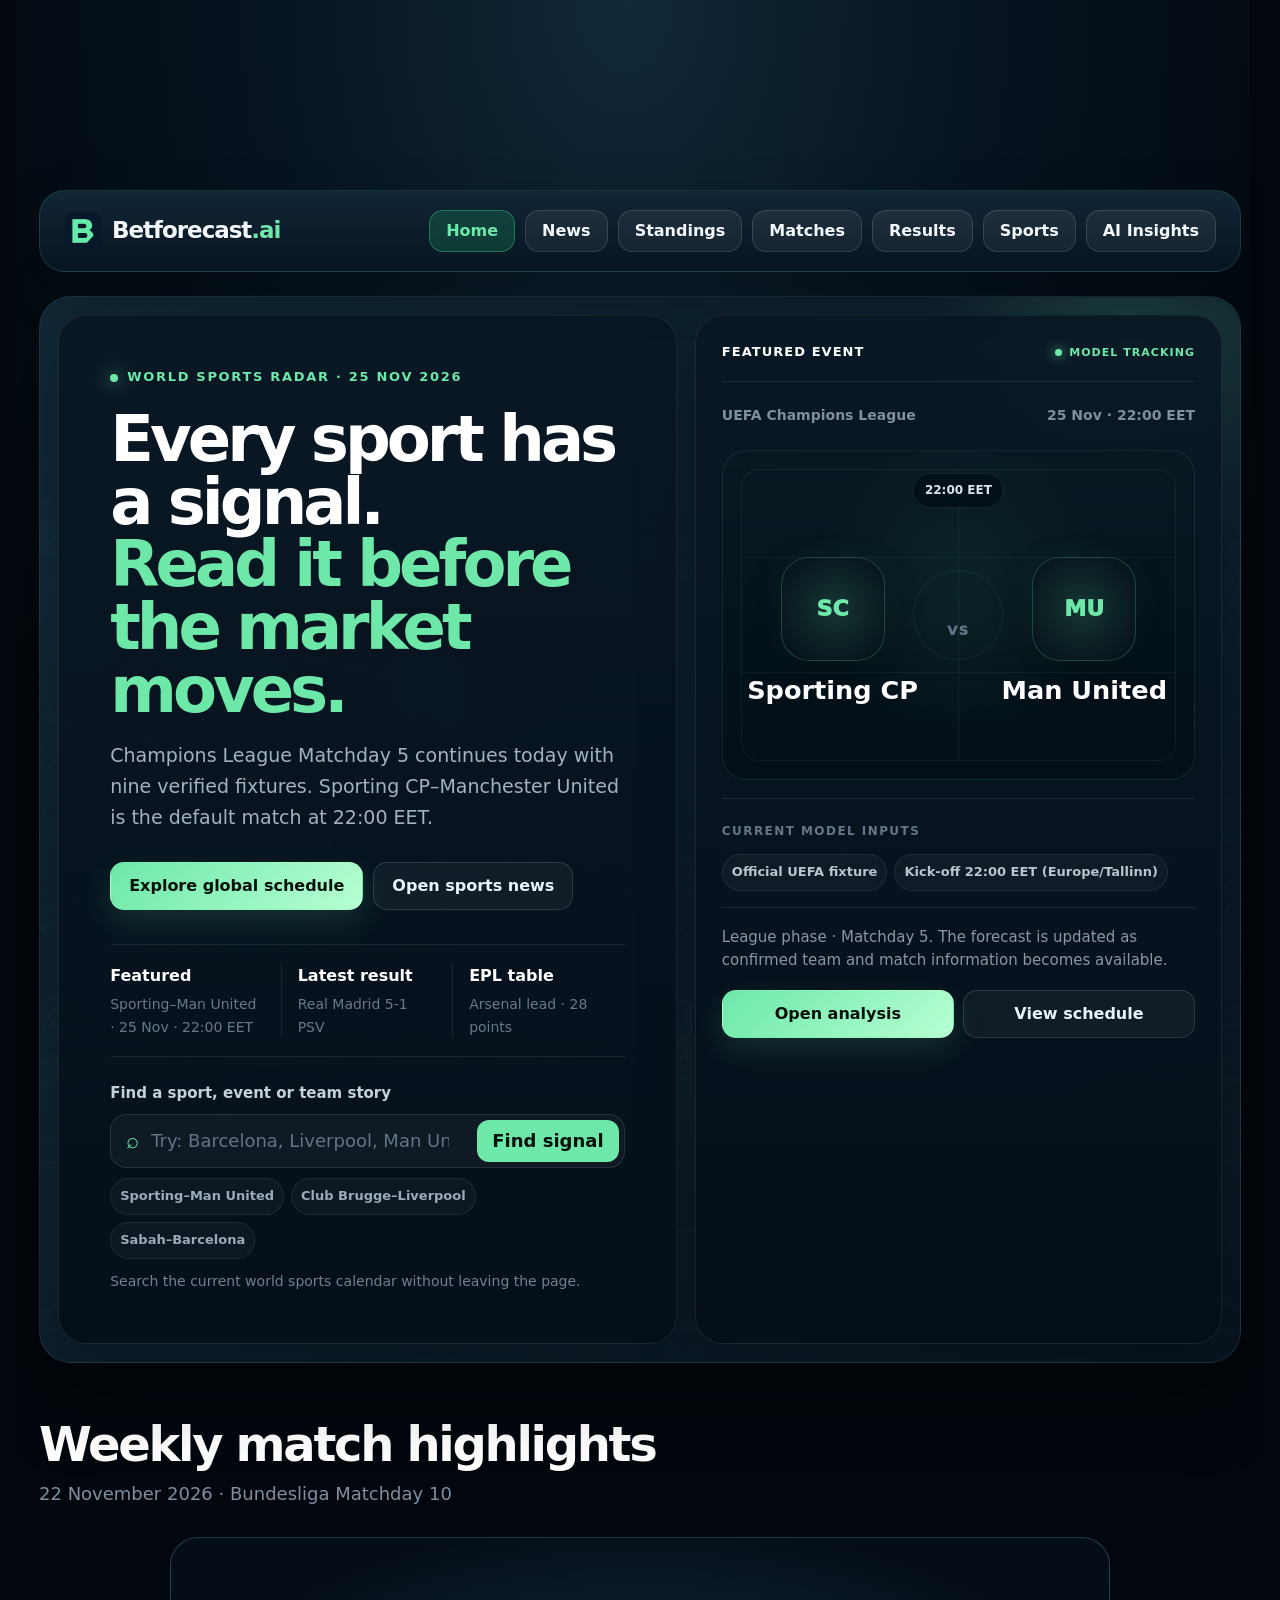
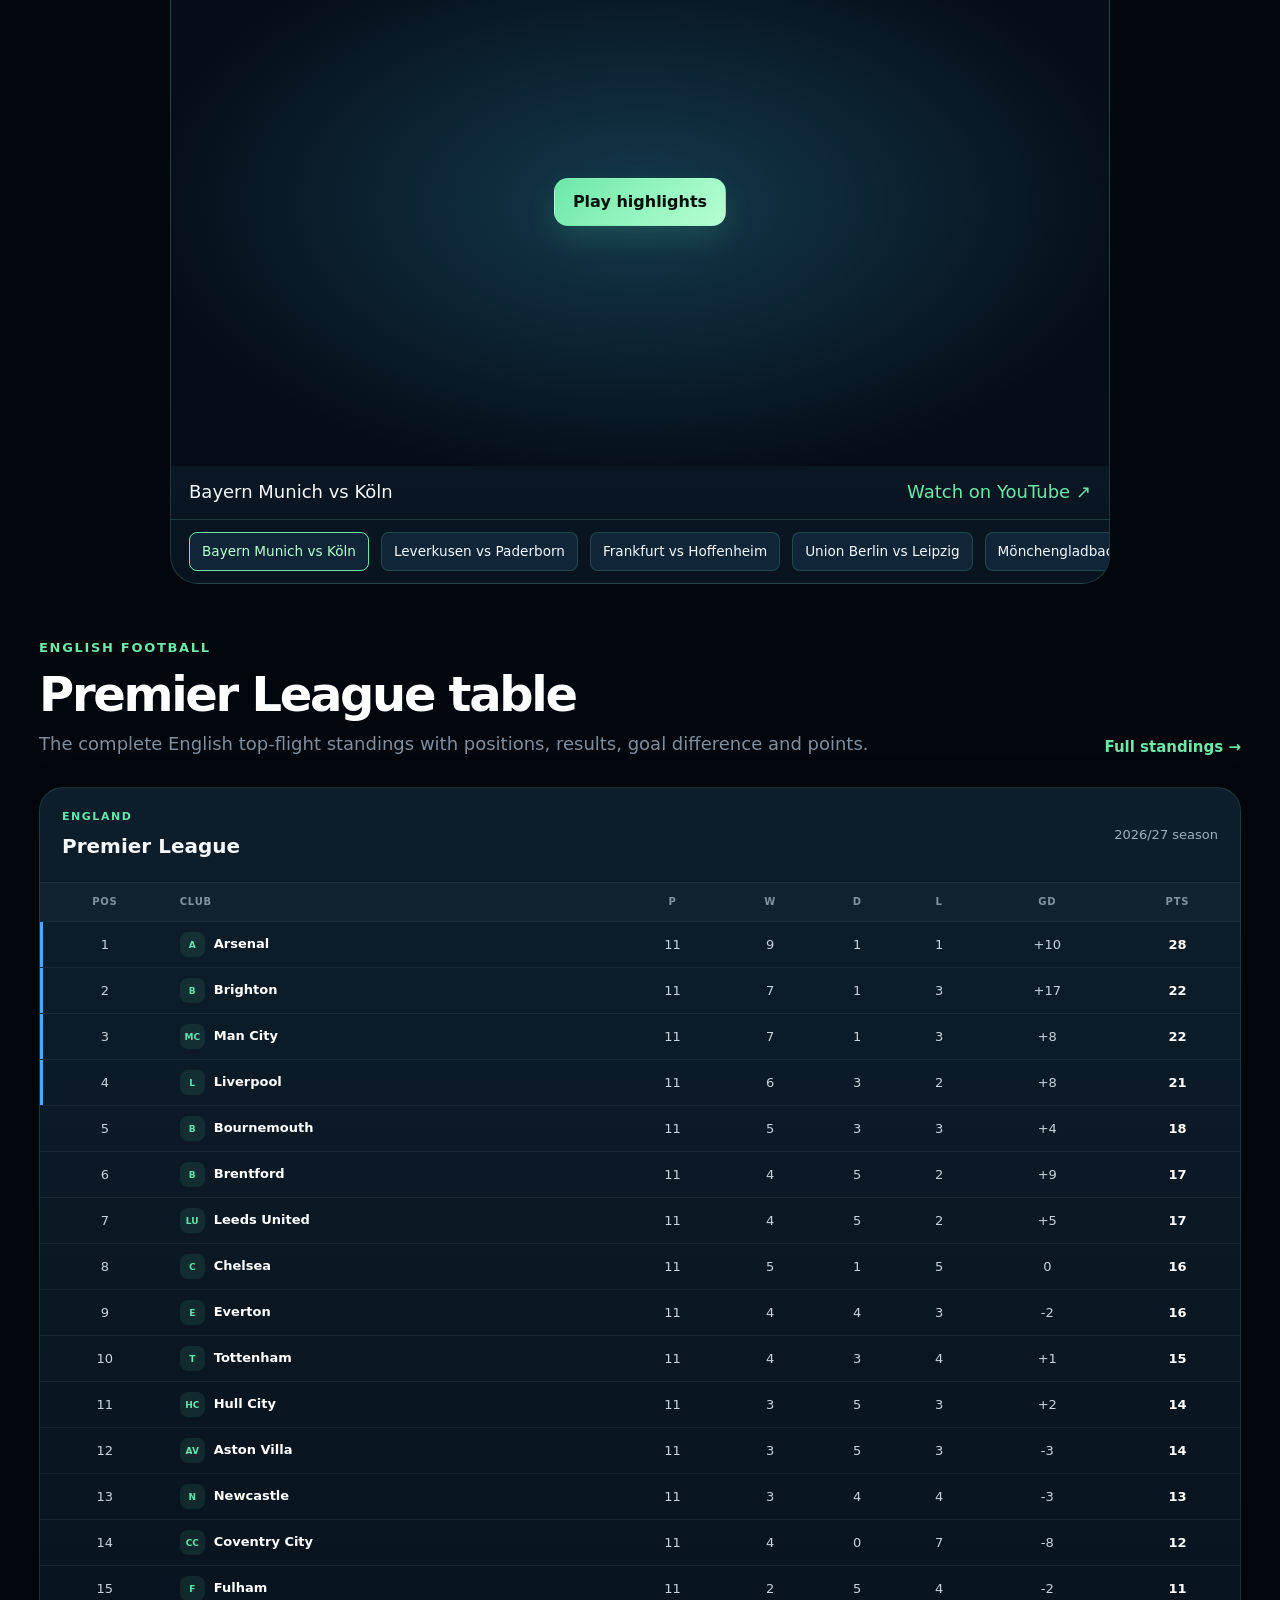
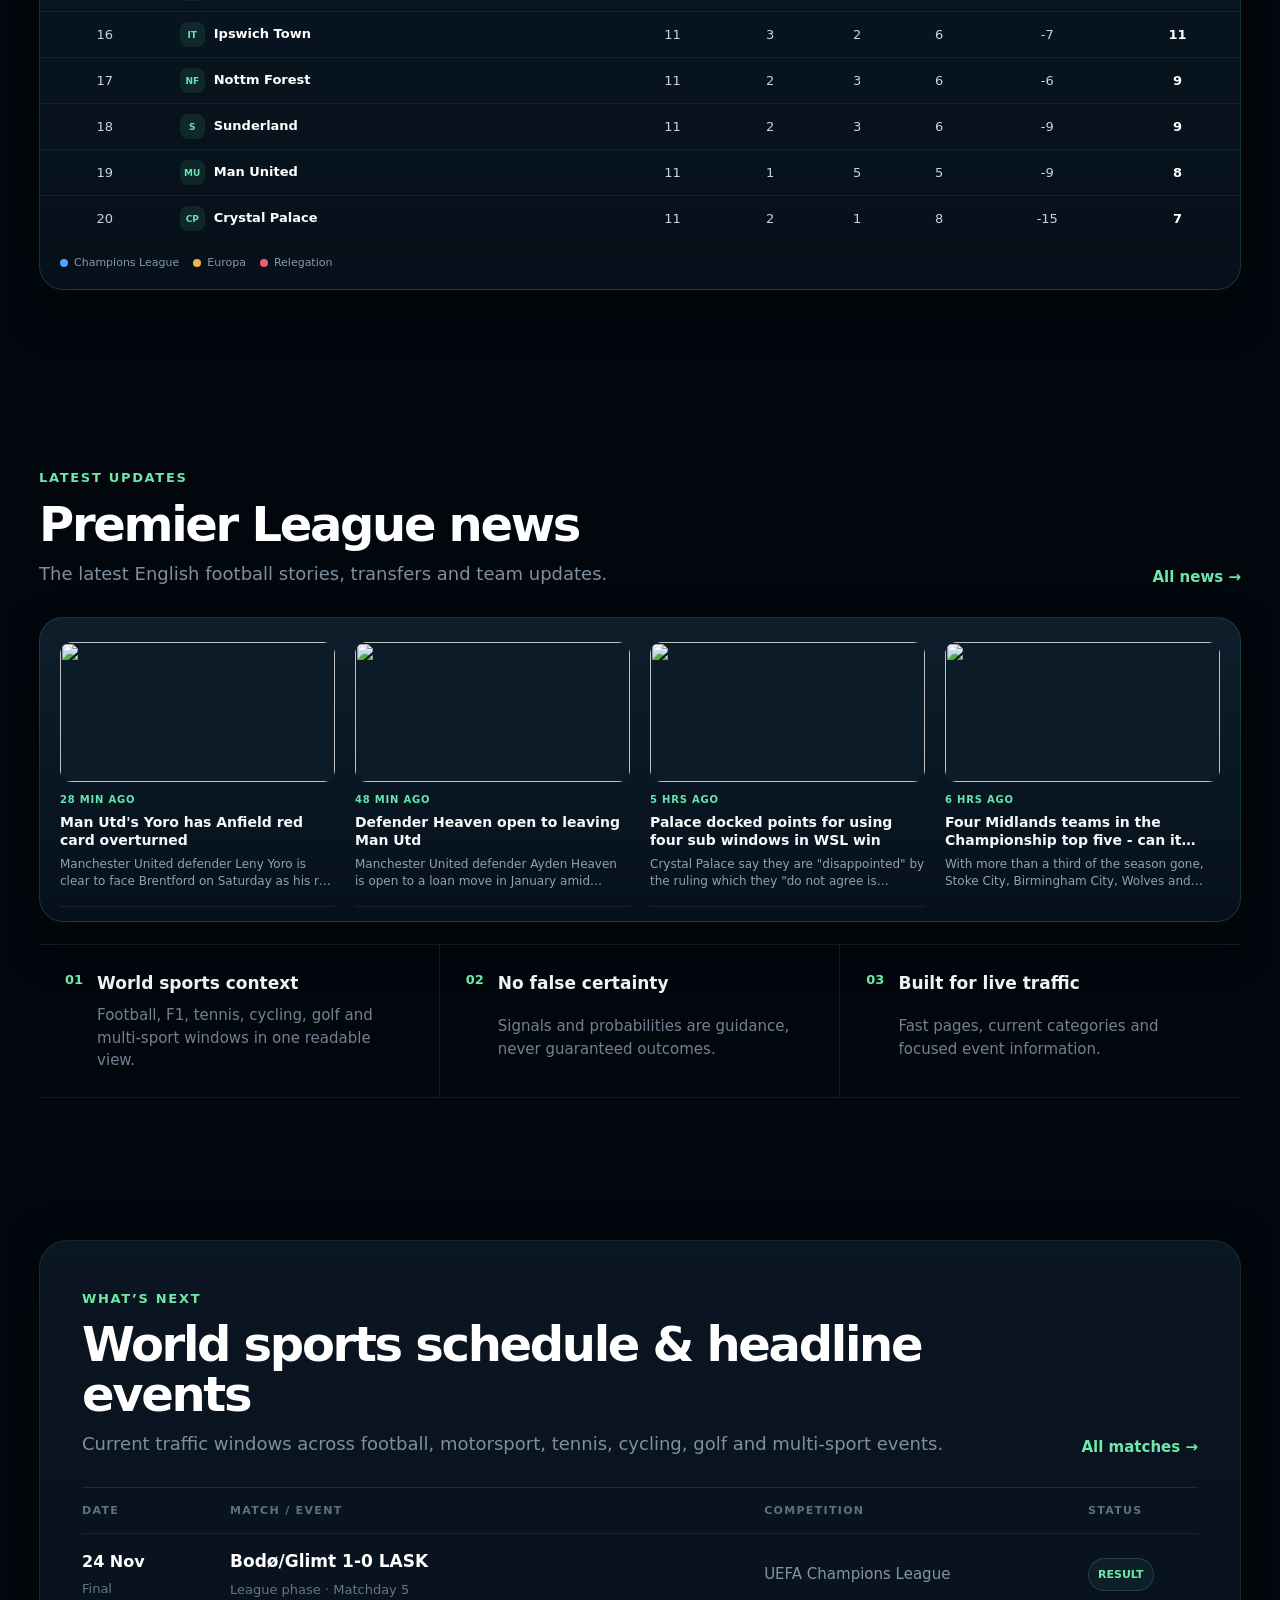
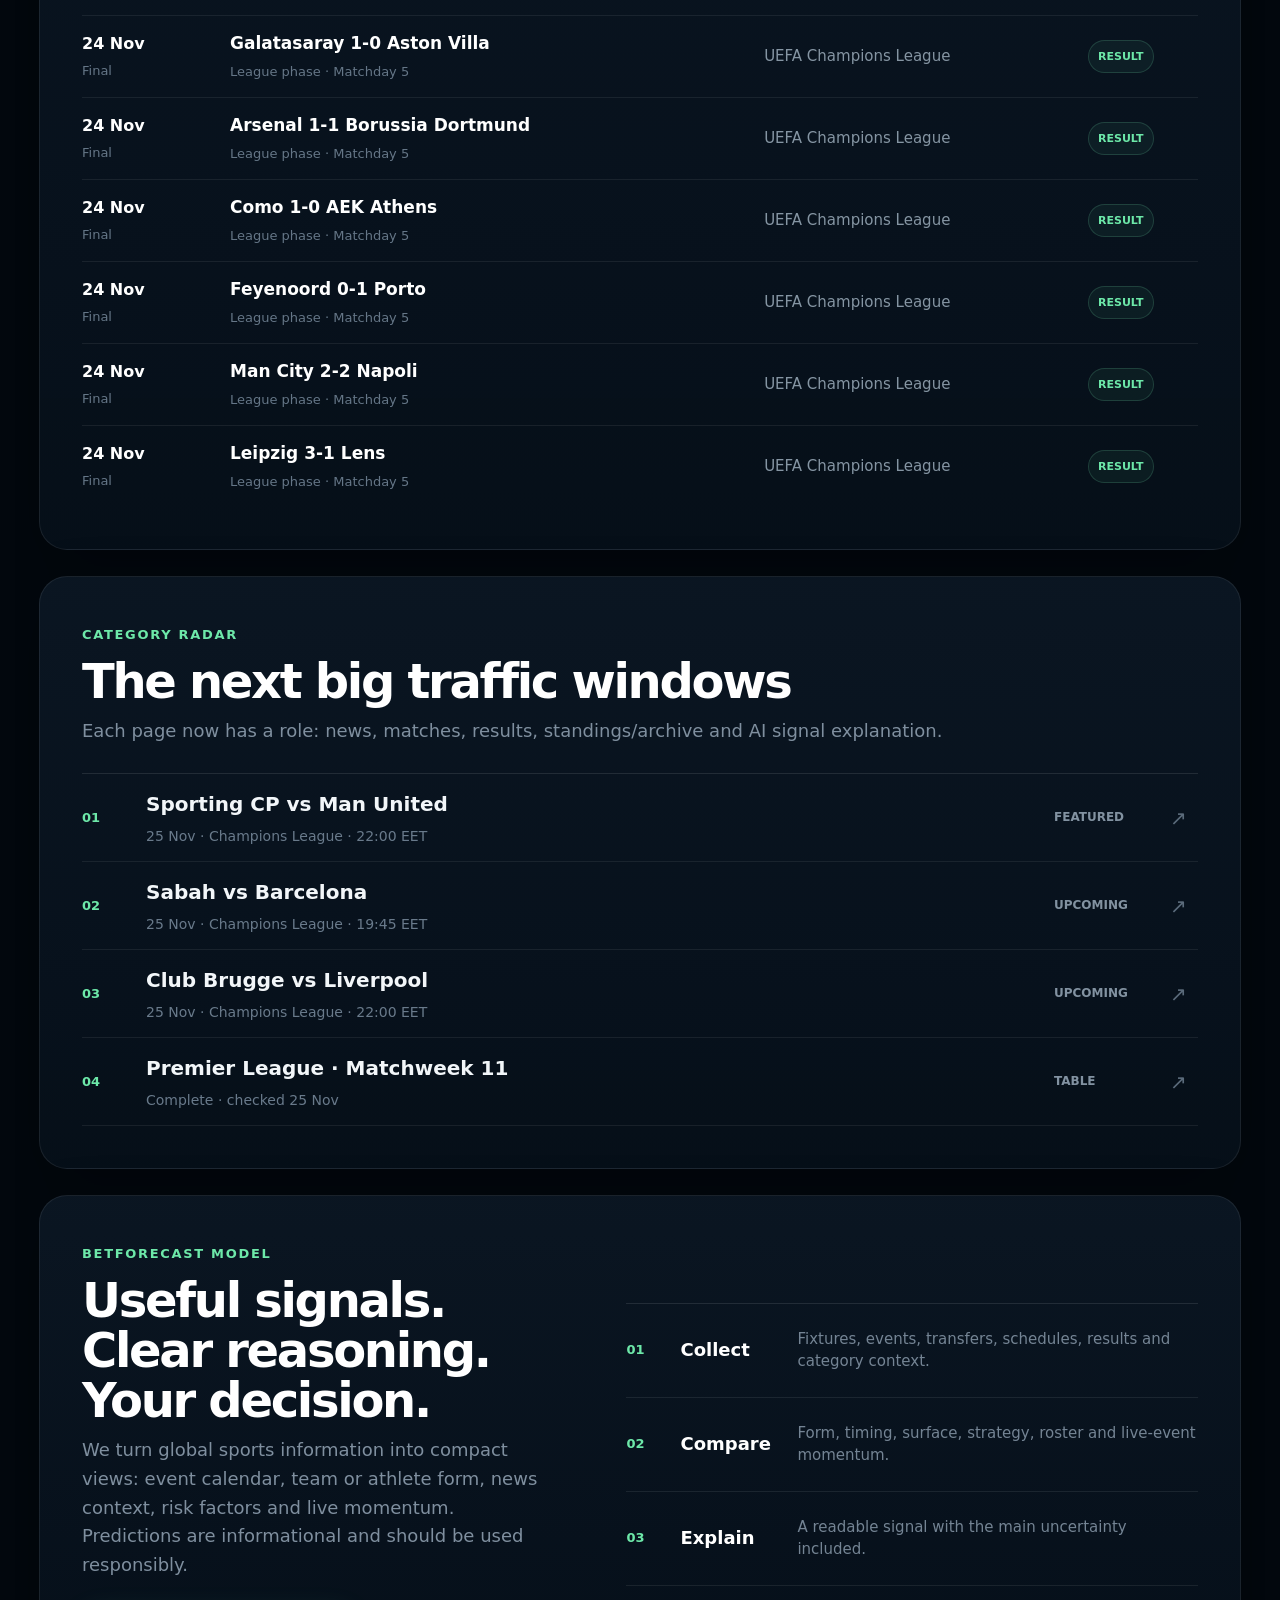
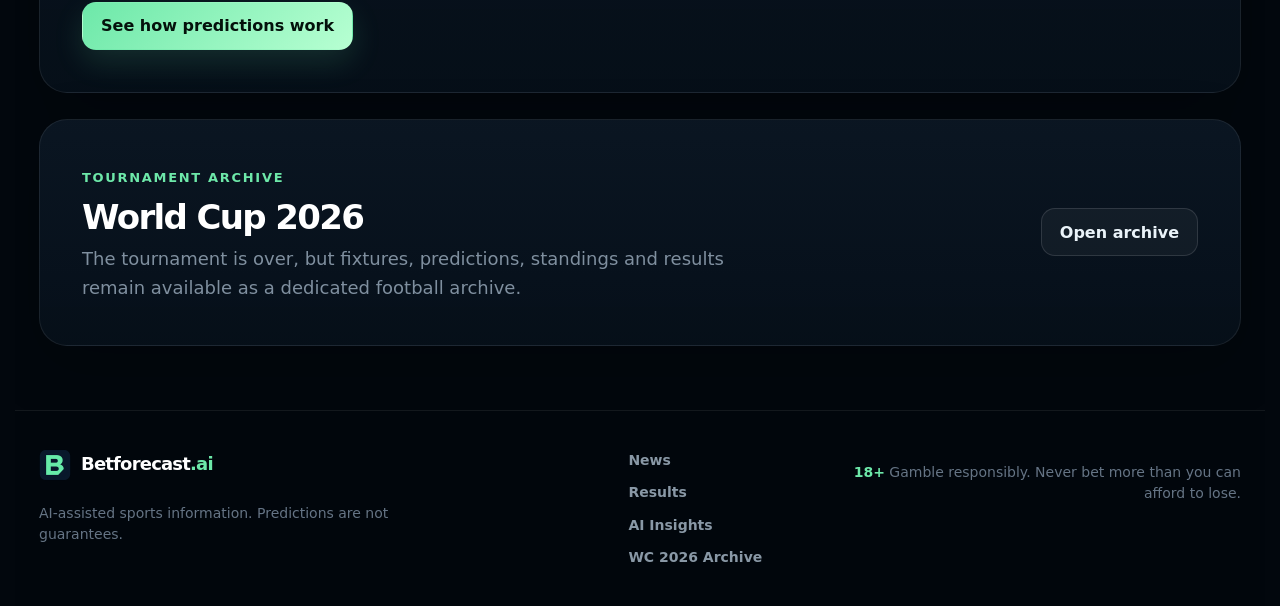
==== commit 5122fbbe: "Refresh home runtime cache after 25 Nov update" ====
--- a/index.html
+++ b/index.html
@@ -196,7 +196,7 @@
   </footer>
   <script src="/js/site-skin-manager.js?v=38"></script>
 
-  <script src="js/home.js?v=6" defer></script>
+  <script src="js/home.js?v=7" defer></script>
   <script src="js/weekly-highlights.js?v=3" defer></script>
 </body>
 </html>
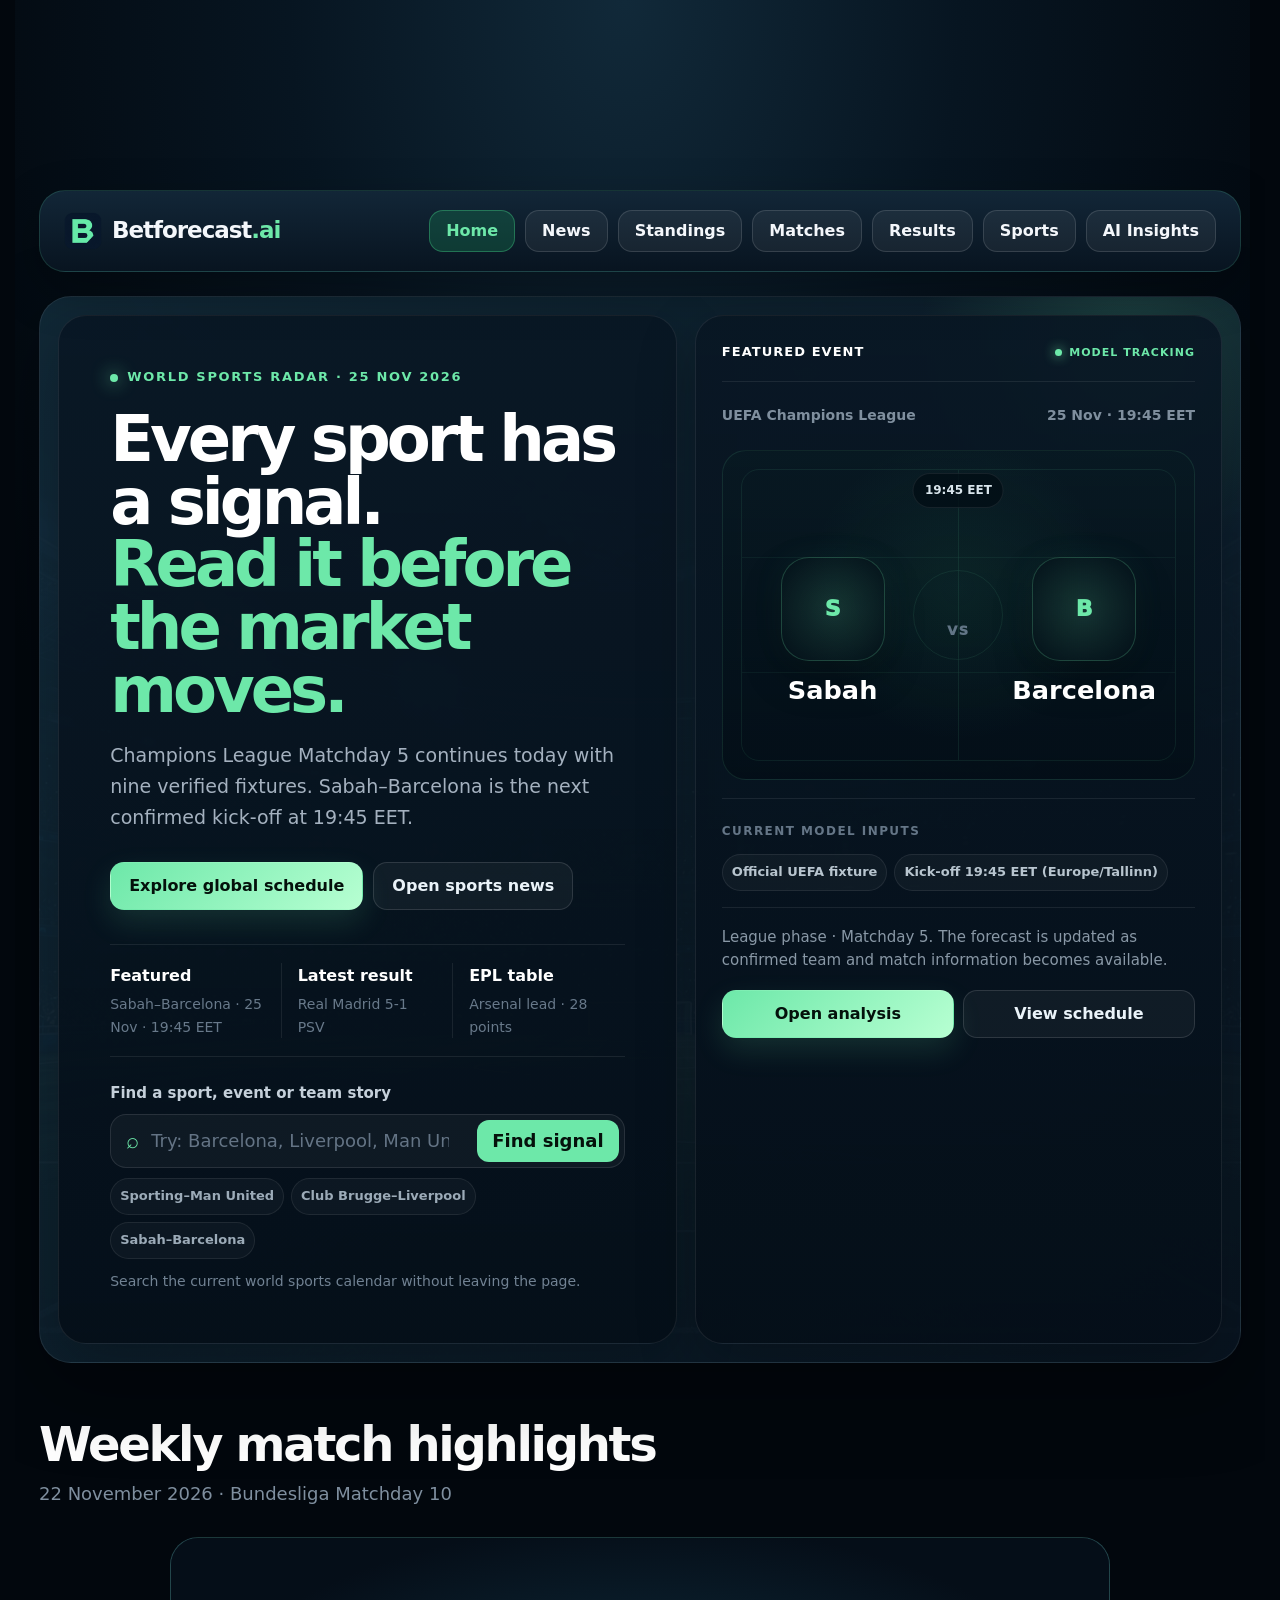
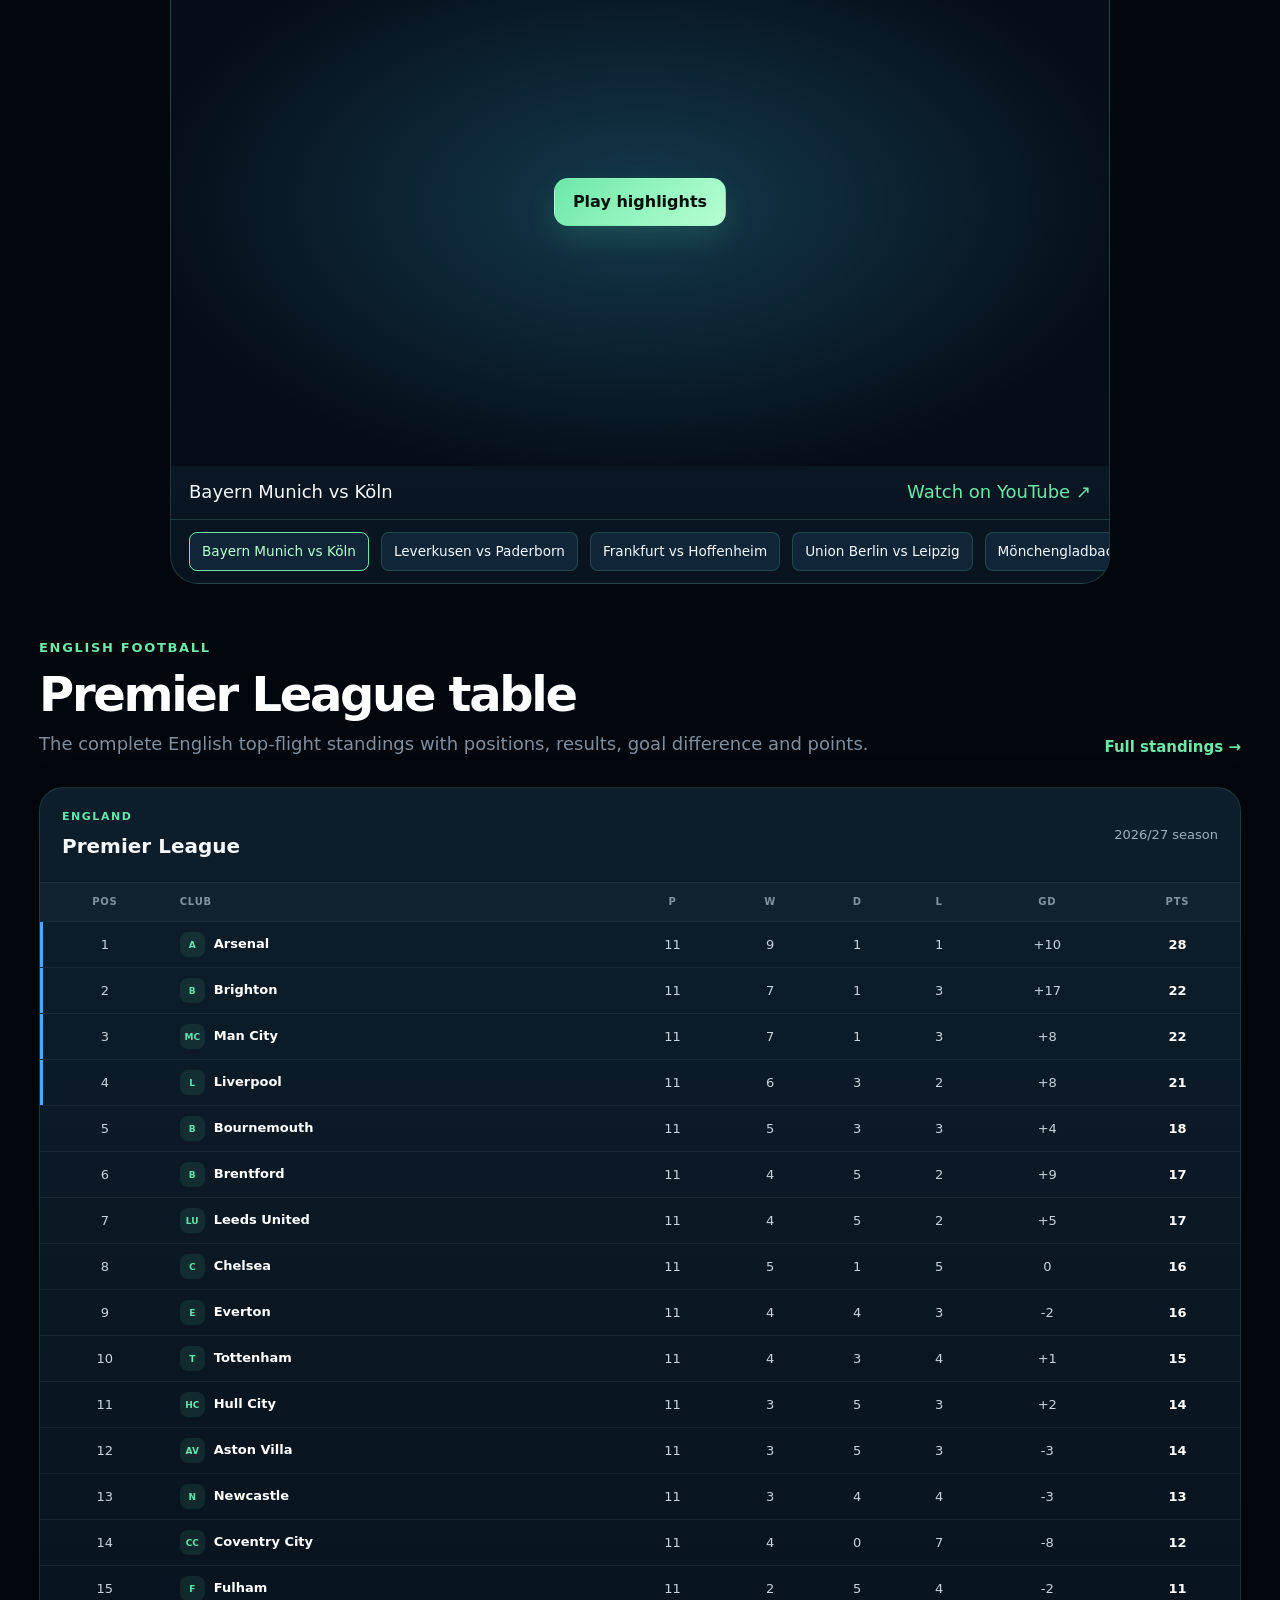
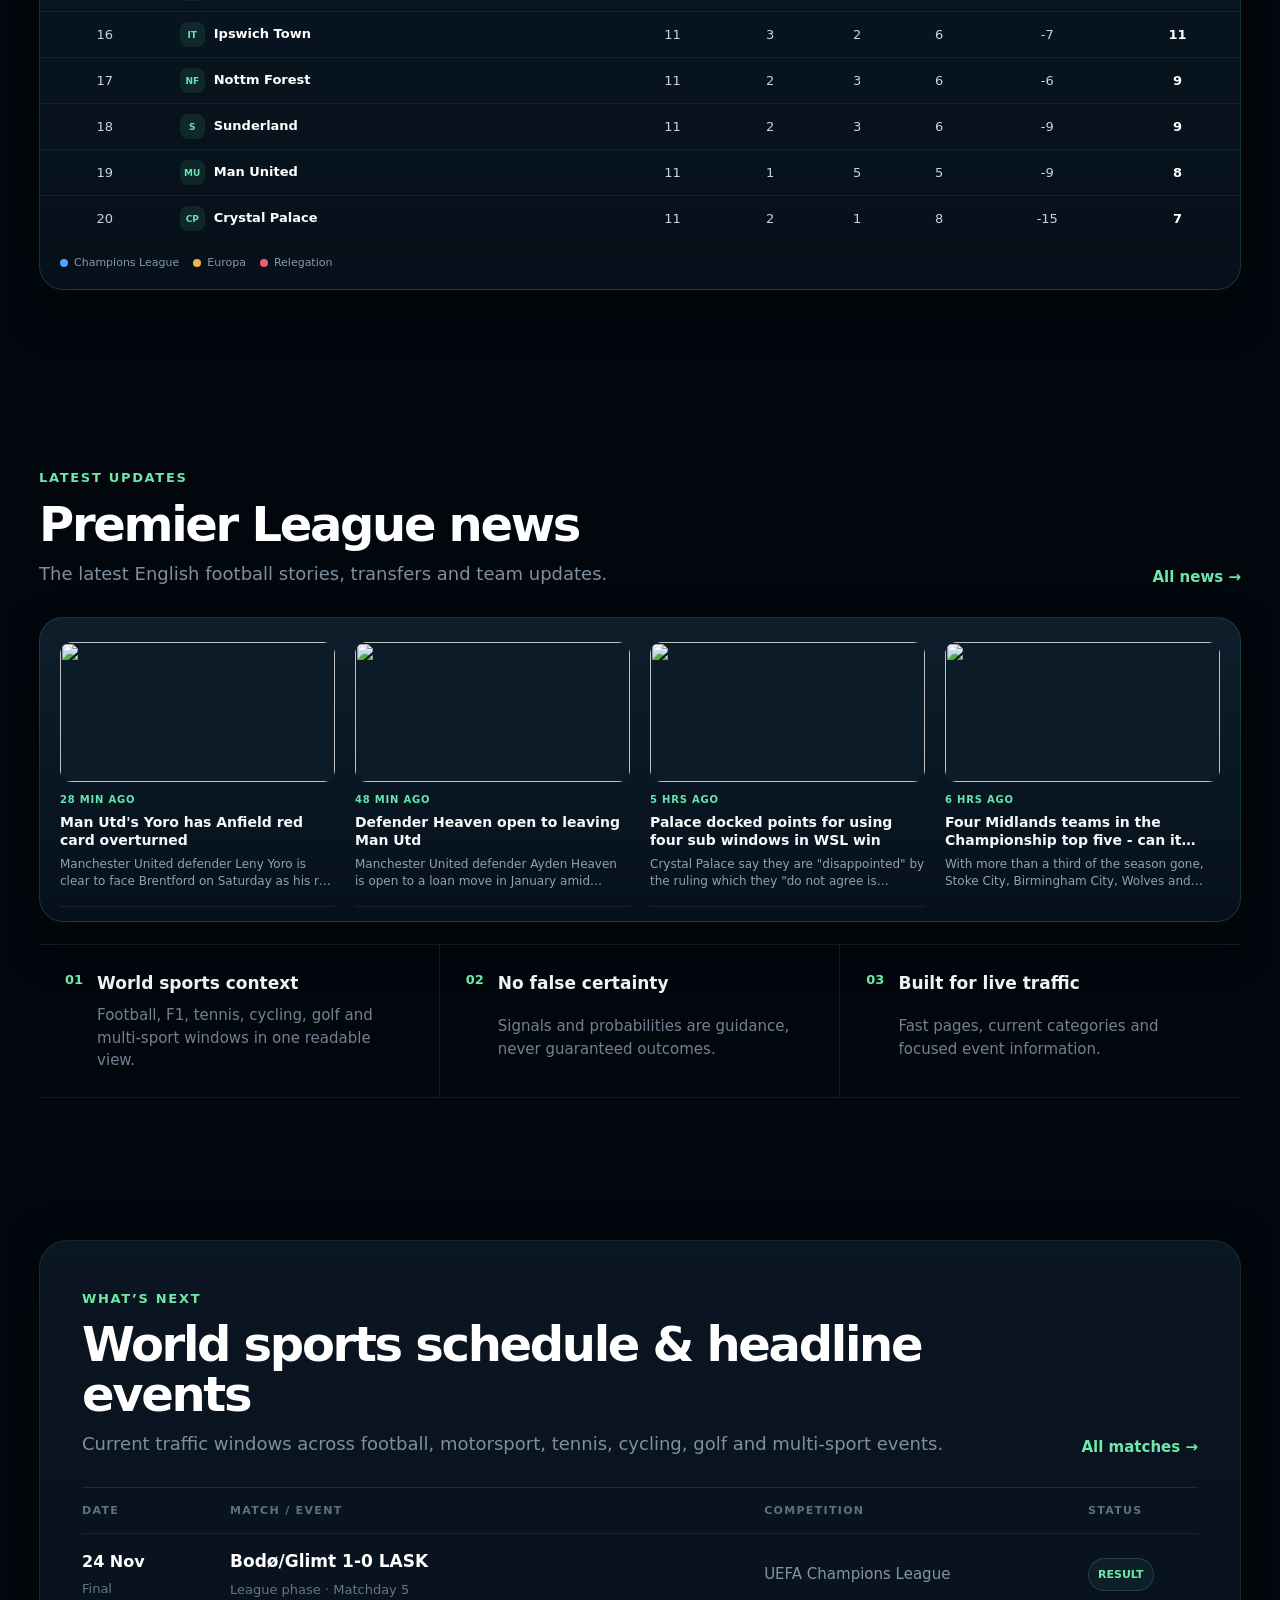
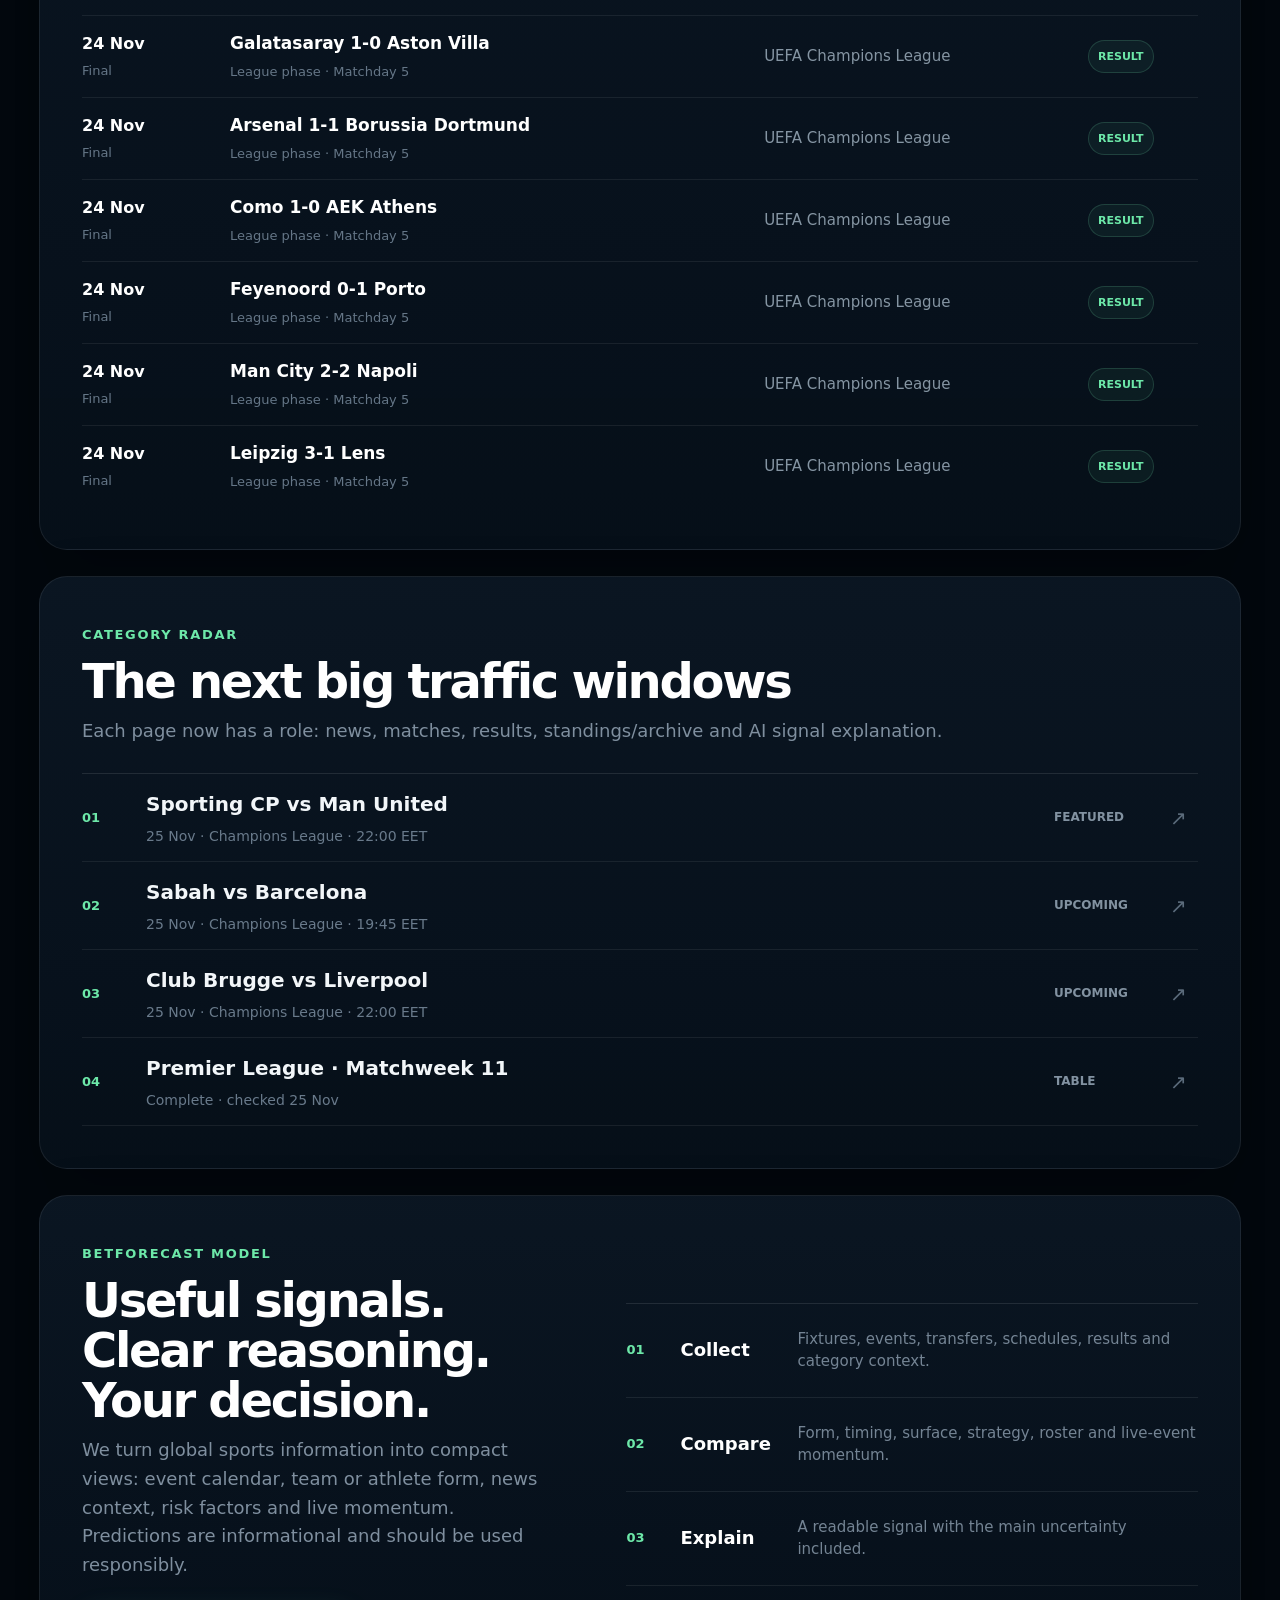
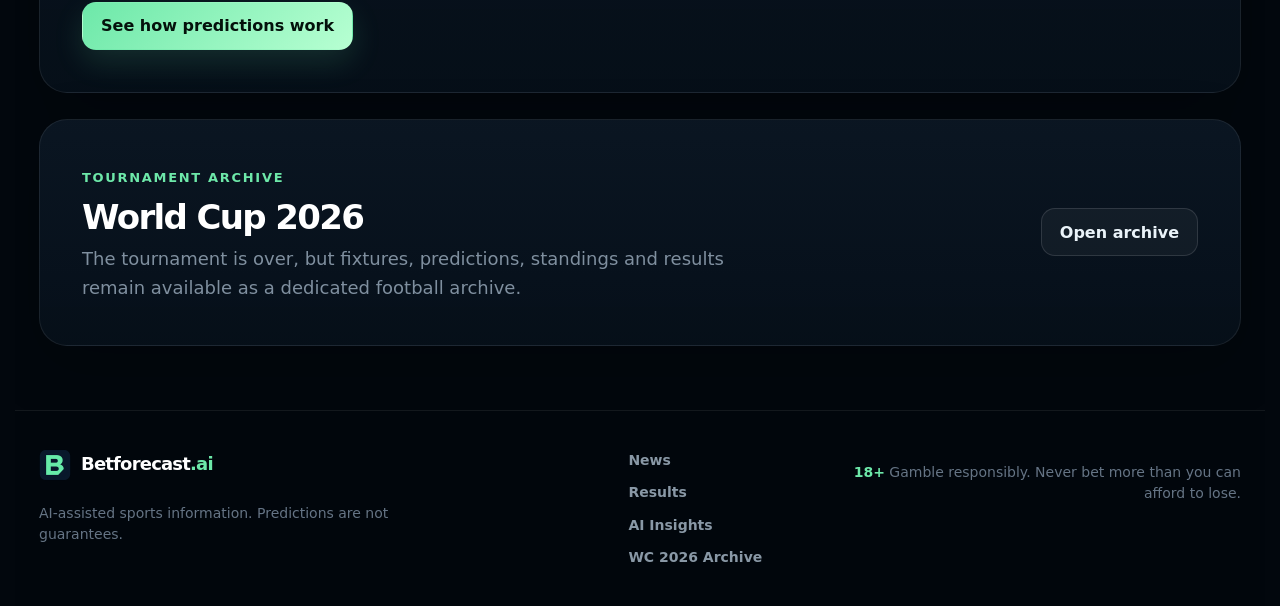
==== commit 848e8311: "Align default match with earliest 25 Nov kickoff" ====
--- a/index.html
+++ b/index.html
@@ -51,13 +51,13 @@
       <div class="home-hero-copy">
         <div class="eyebrow"><span></span> World sports radar · 25 Nov 2026</div>
         <h1 id="hero-title">Every sport has a signal. <em>Read it before the market moves.</em></h1>
-        <p class="hero-lead">Champions League Matchday 5 continues today with nine verified fixtures. Sporting CP–Manchester United is the default match at 22:00 EET.</p>
+        <p class="hero-lead">Champions League Matchday 5 continues today with nine verified fixtures. Sabah–Barcelona is the next confirmed kick-off at 19:45 EET.</p>
         <div class="hero-actions">
           <a class="button button-primary" href="#match-schedule">Explore global schedule</a>
           <a class="button button-secondary" href="news.html">Open sports news</a>
         </div>
         <div class="hero-radar" aria-label="Upcoming sports highlights">
-          <div><strong>Featured</strong><span>Sporting–Man United · 25 Nov · 22:00 EET</span></div>
+          <div><strong>Featured</strong><span>Sabah–Barcelona · 25 Nov · 19:45 EET</span></div>
           <div><strong>Latest result</strong><span>Real Madrid 5-1 PSV</span></div>
           <div><strong>EPL table</strong><span>Arsenal lead · 28 points</span></div>
         </div>
@@ -196,7 +196,7 @@
   </footer>
   <script src="/js/site-skin-manager.js?v=38"></script>
 
-  <script src="js/home.js?v=7" defer></script>
+  <script src="js/home.js?v=8" defer></script>
   <script src="js/weekly-highlights.js?v=3" defer></script>
 </body>
 </html>
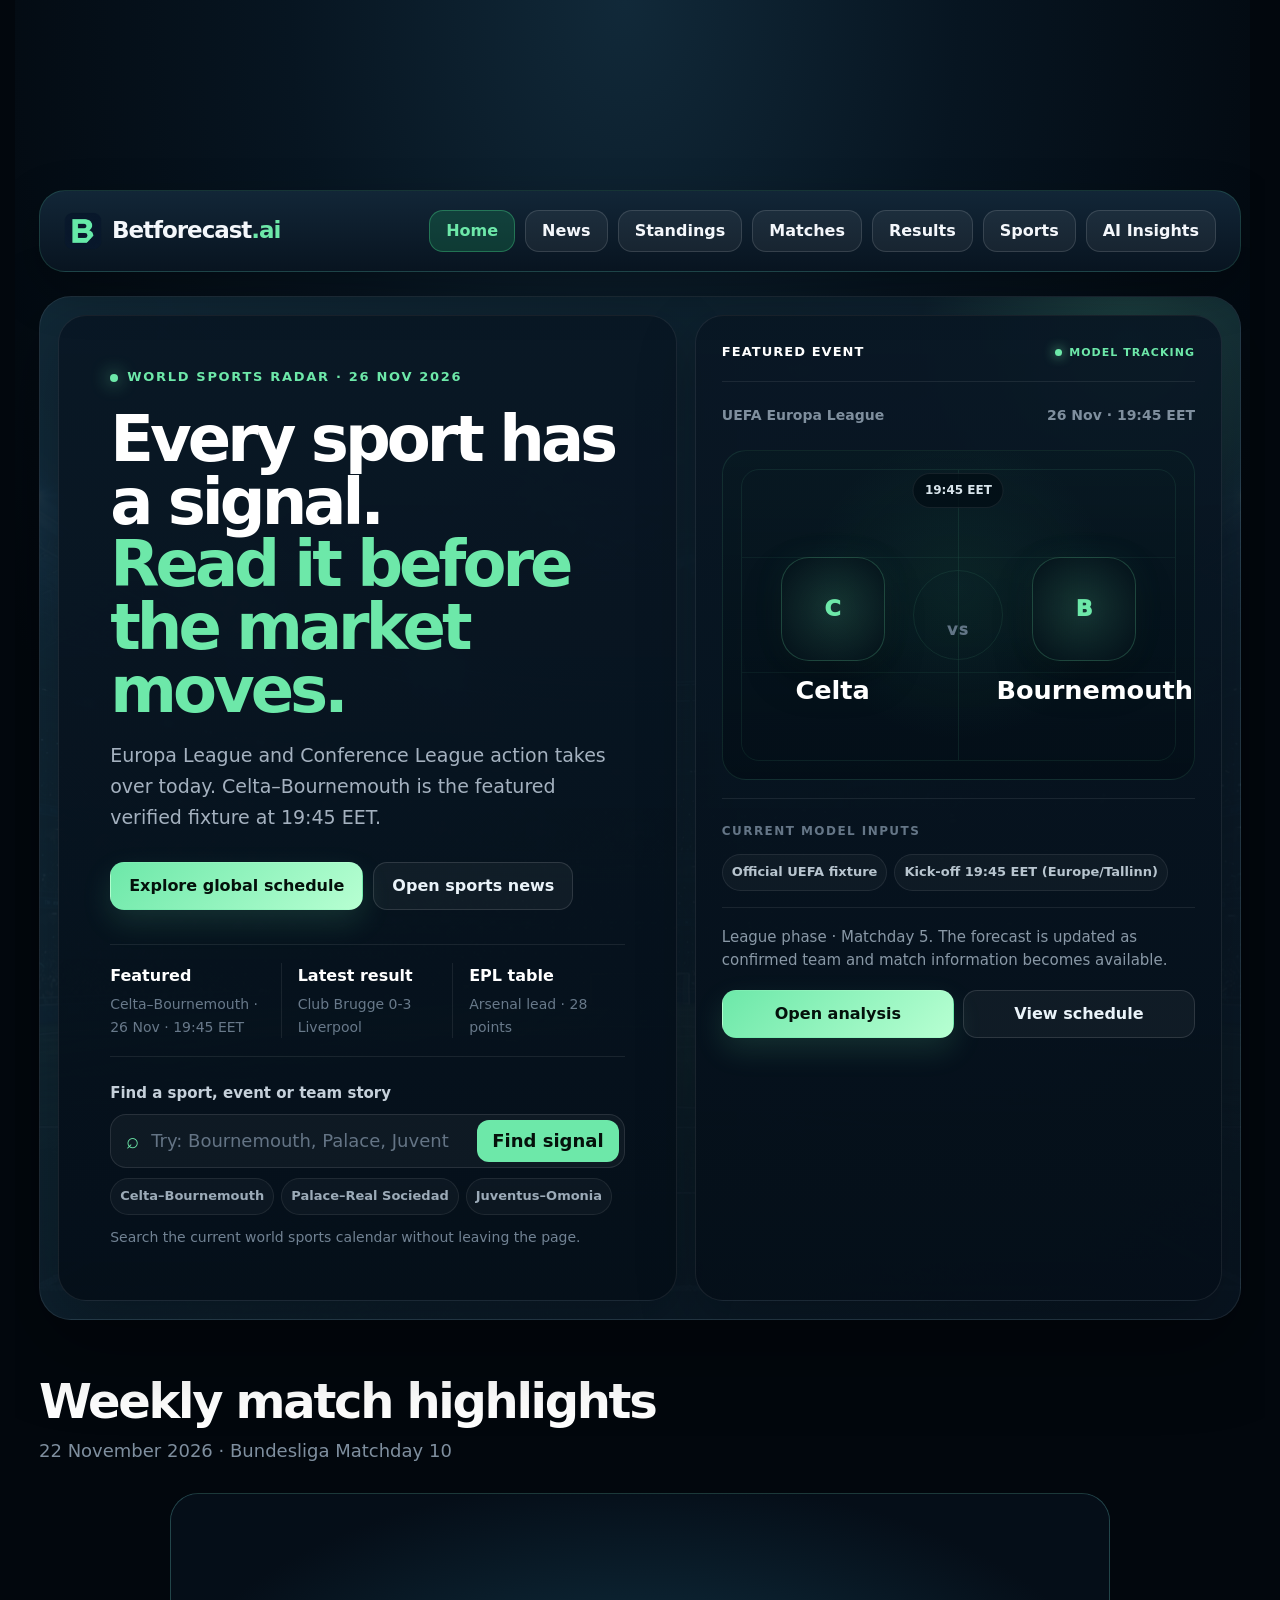
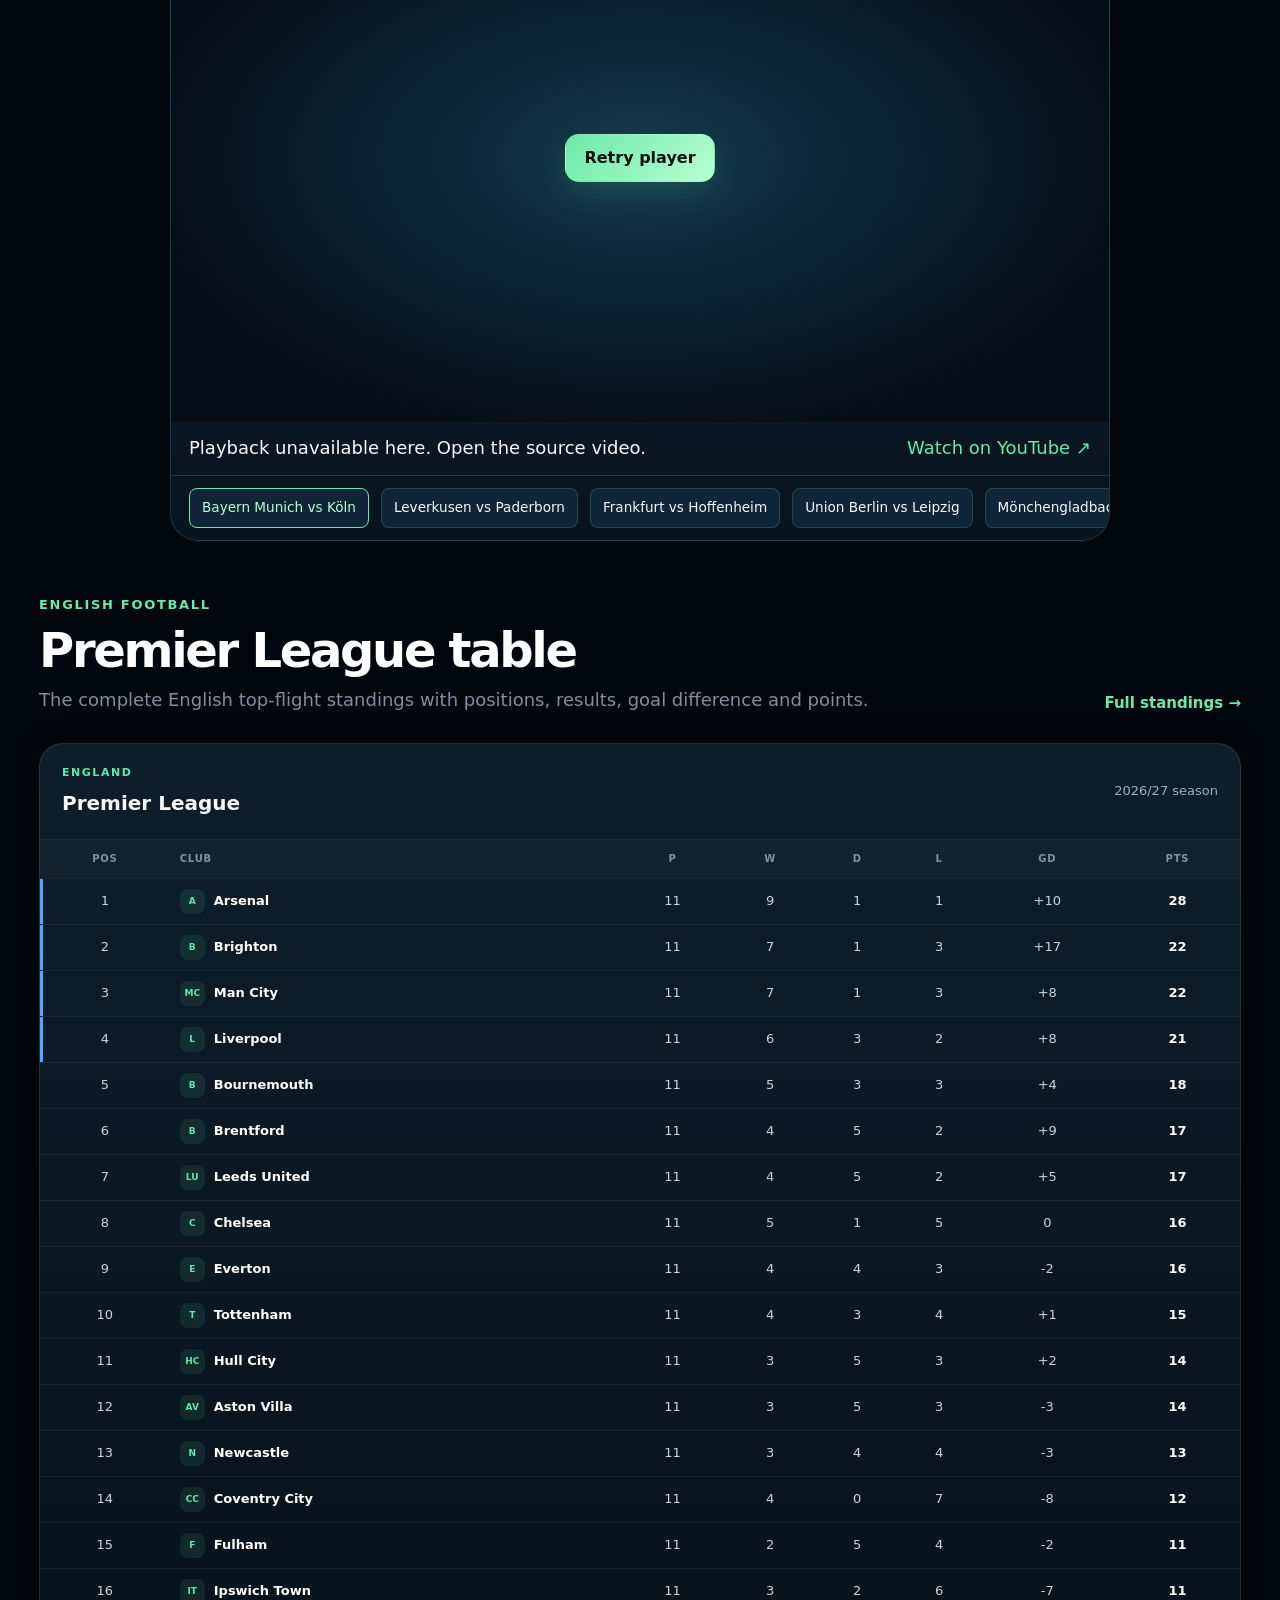
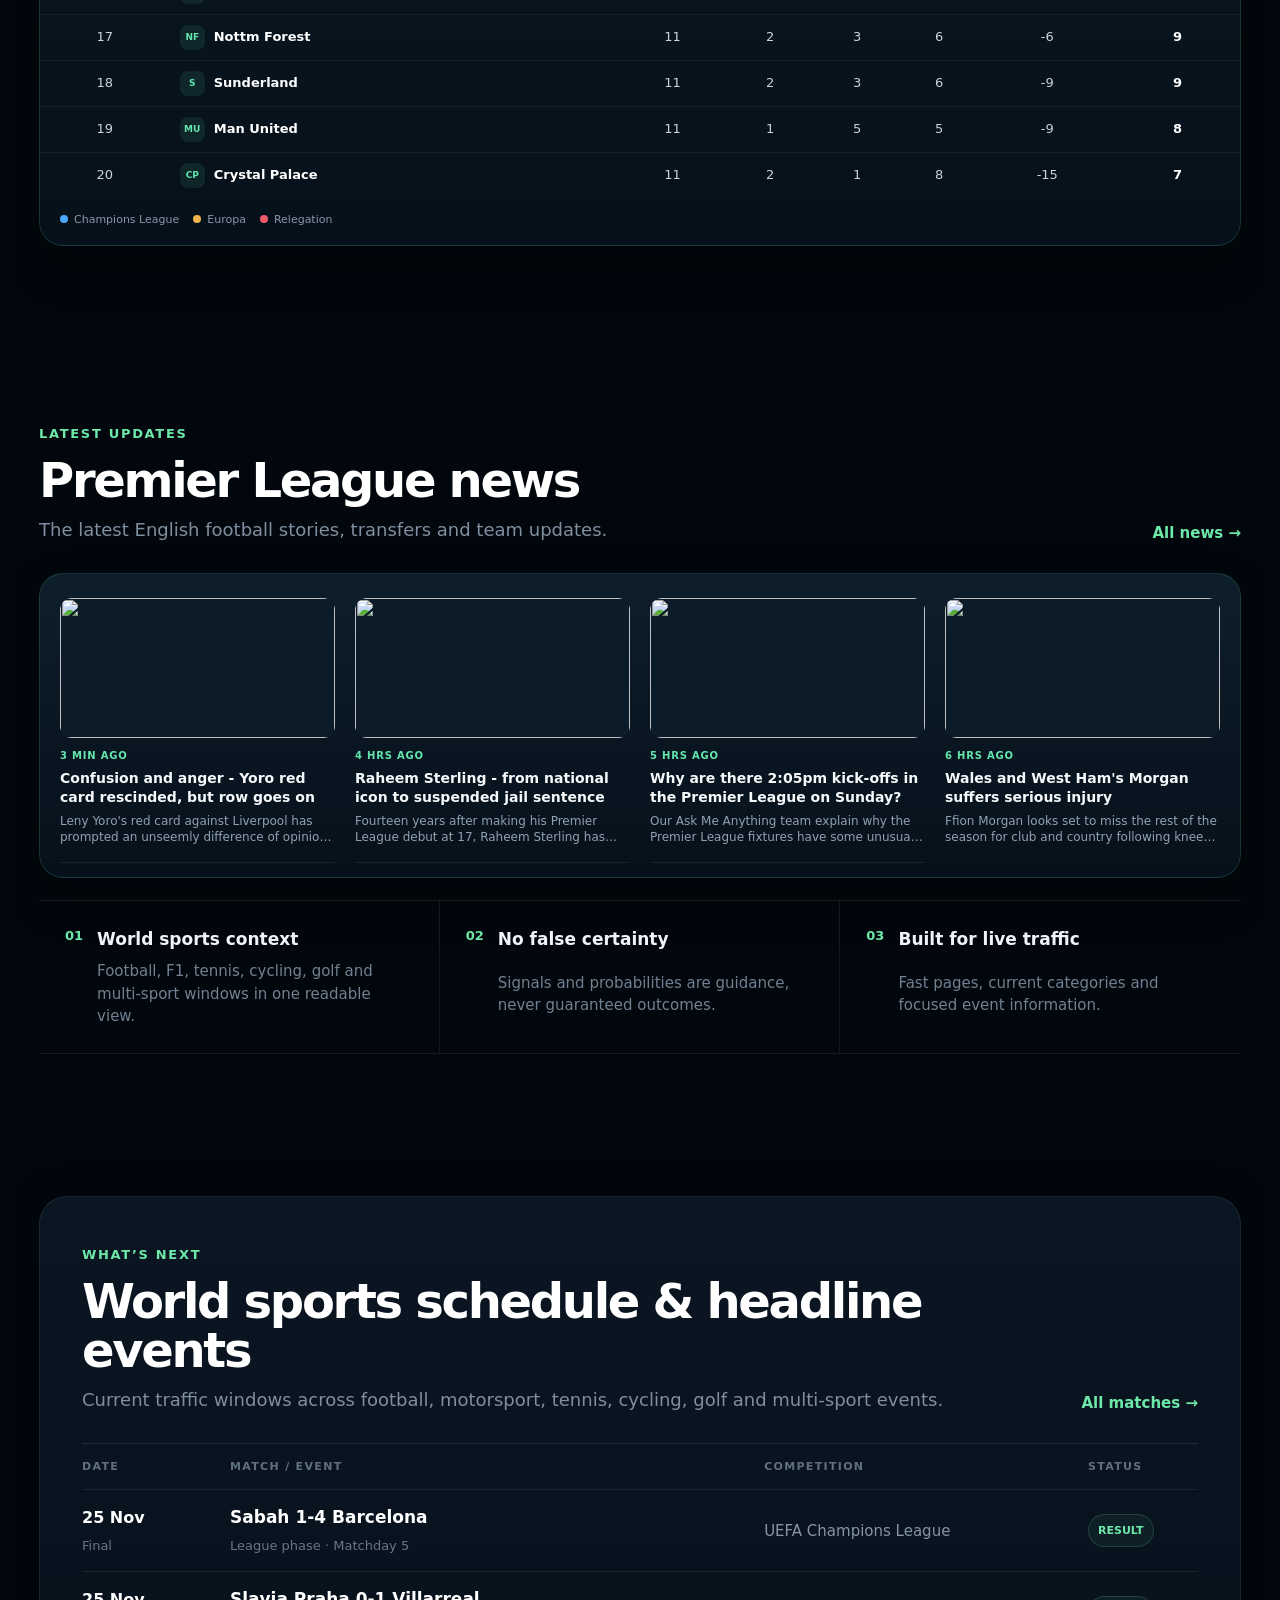
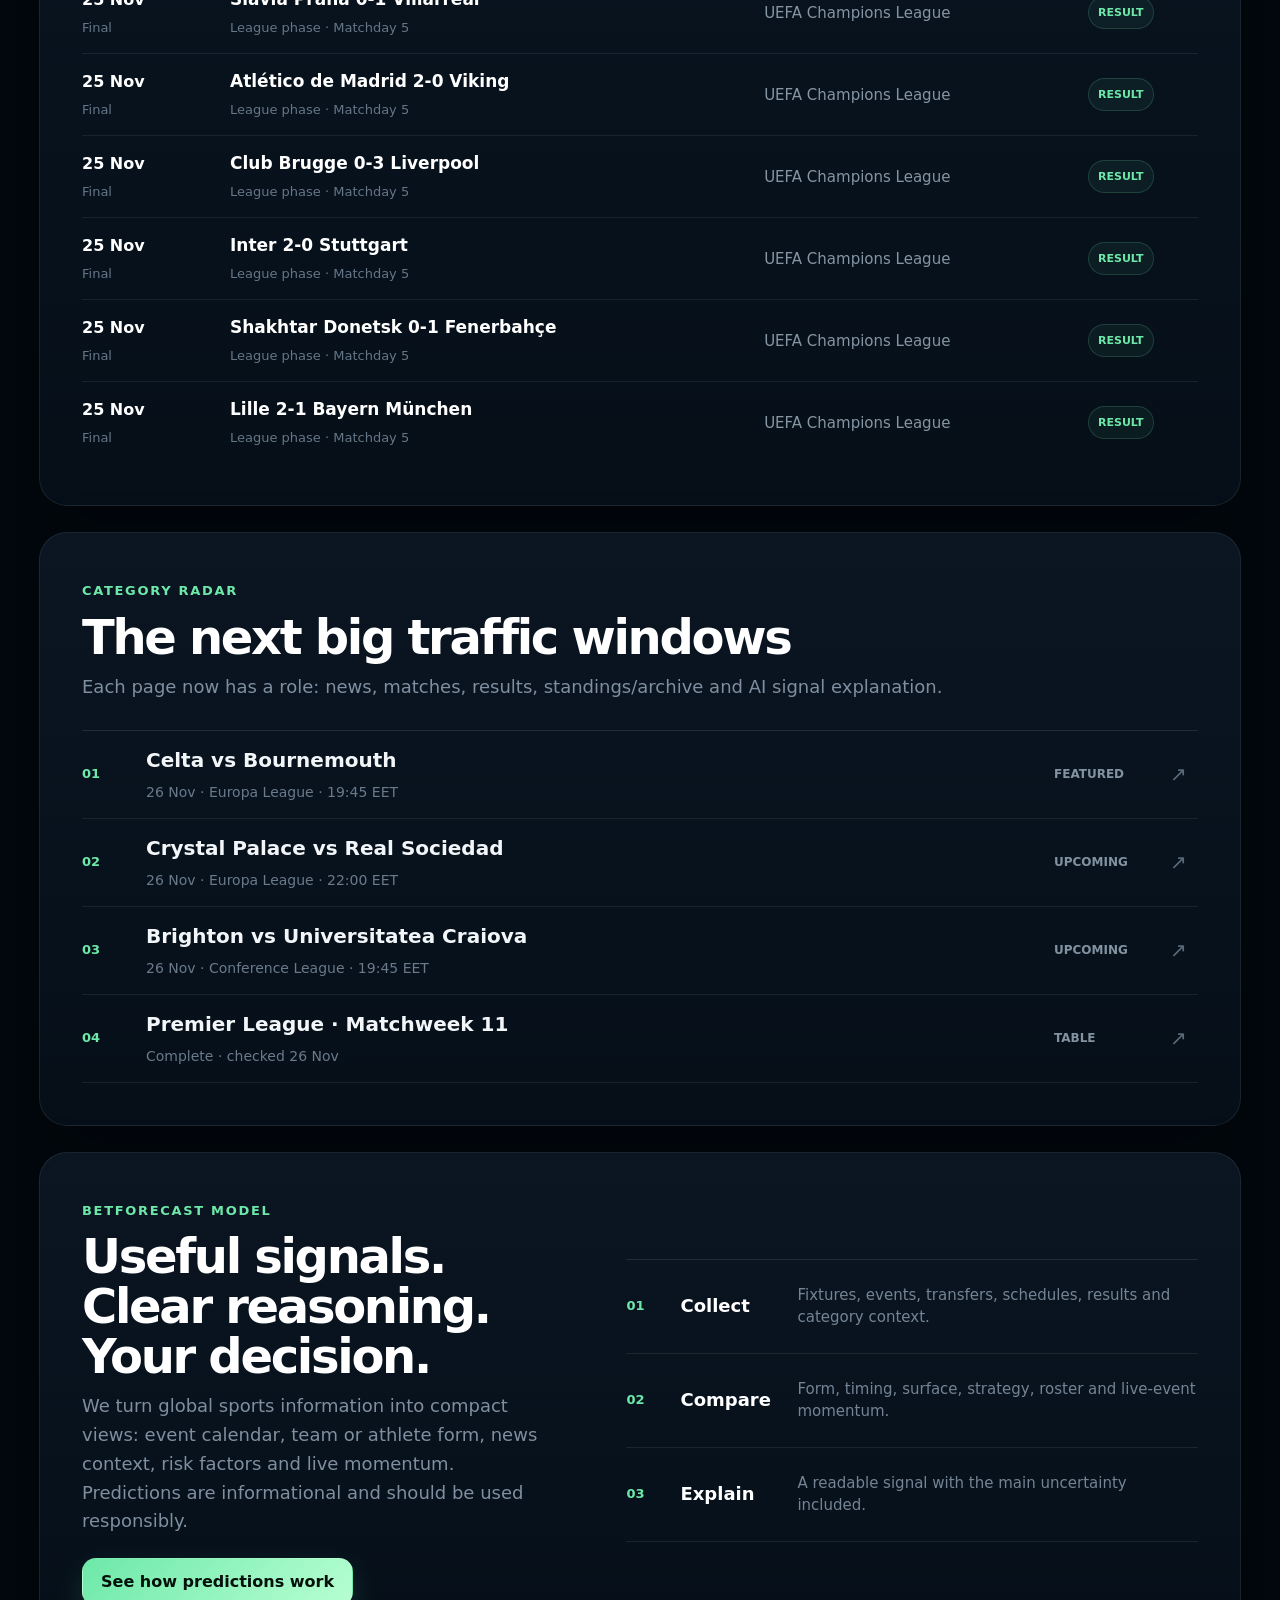
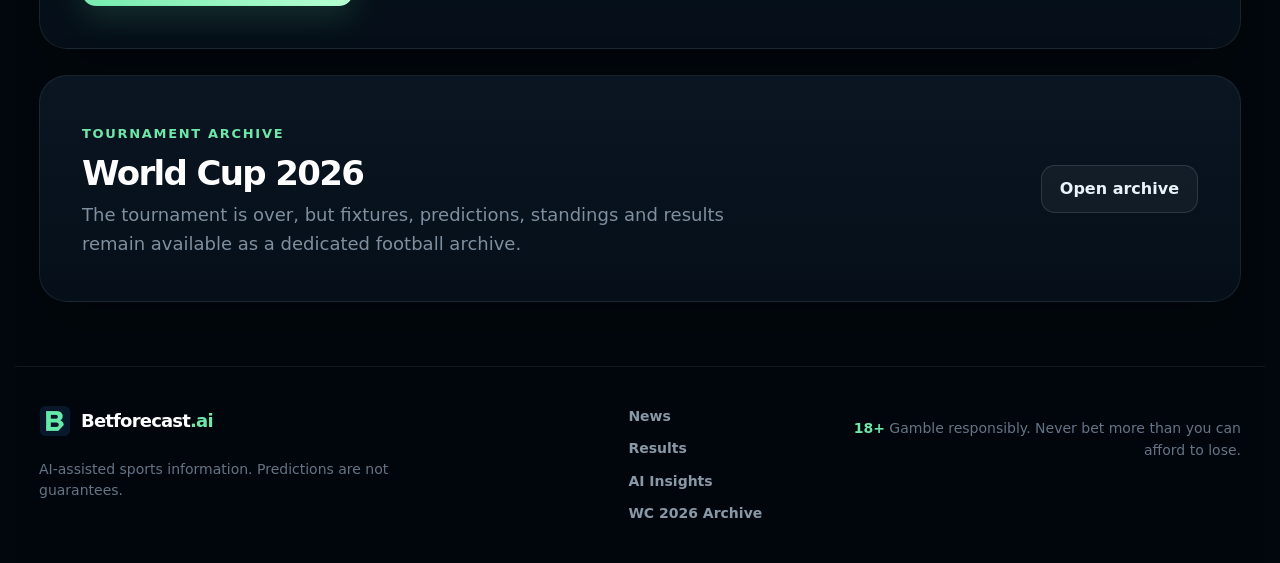
==== commit 65e03223: "Update 26 Nov UEFA fixtures and Champions League results" ====
--- a/index.html
+++ b/index.html
@@ -49,29 +49,29 @@
   <main class="bf-page" id="main-content">
     <section class="home-hero" aria-labelledby="hero-title">
       <div class="home-hero-copy">
-        <div class="eyebrow"><span></span> World sports radar · 25 Nov 2026</div>
+        <div class="eyebrow"><span></span> World sports radar · 26 Nov 2026</div>
         <h1 id="hero-title">Every sport has a signal. <em>Read it before the market moves.</em></h1>
-        <p class="hero-lead">Champions League Matchday 5 continues today with nine verified fixtures. Sabah–Barcelona is the next confirmed kick-off at 19:45 EET.</p>
+        <p class="hero-lead">Europa League and Conference League action takes over today. Celta–Bournemouth is the featured verified fixture at 19:45 EET.</p>
         <div class="hero-actions">
           <a class="button button-primary" href="#match-schedule">Explore global schedule</a>
           <a class="button button-secondary" href="news.html">Open sports news</a>
         </div>
         <div class="hero-radar" aria-label="Upcoming sports highlights">
-          <div><strong>Featured</strong><span>Sabah–Barcelona · 25 Nov · 19:45 EET</span></div>
-          <div><strong>Latest result</strong><span>Real Madrid 5-1 PSV</span></div>
+          <div><strong>Featured</strong><span>Celta–Bournemouth · 26 Nov · 19:45 EET</span></div>
+          <div><strong>Latest result</strong><span>Club Brugge 0-3 Liverpool</span></div>
           <div><strong>EPL table</strong><span>Arsenal lead · 28 points</span></div>
         </div>
         <form class="match-search" id="home-match-search" role="search">
           <label for="home-search-input">Find a sport, event or team story</label>
           <div class="match-search-row">
             <span aria-hidden="true">⌕</span>
-            <input id="home-search-input" type="search" autocomplete="off" placeholder="Try: Barcelona, Liverpool, Man United">
+            <input id="home-search-input" type="search" autocomplete="off" placeholder="Try: Bournemouth, Palace, Juventus">
             <button type="submit">Find signal</button>
           </div>
           <div class="search-chips" aria-label="Popular searches">
-            <button type="button" data-query="Sporting Man United">Sporting–Man United</button>
-            <button type="button" data-query="Club Brugge Liverpool">Club Brugge–Liverpool</button>
-            <button type="button" data-query="Sabah Barcelona">Sabah–Barcelona</button>
+            <button type="button" data-query="Celta Bournemouth">Celta–Bournemouth</button>
+            <button type="button" data-query="Crystal Palace Real Sociedad">Palace–Real Sociedad</button>
+            <button type="button" data-query="Juventus Omonia">Juventus–Omonia</button>
           </div>
           <div class="search-result" id="home-search-result" aria-live="polite">Search the current world sports calendar without leaving the page.</div>
         </form>
@@ -165,10 +165,10 @@
     <section class="competition-section" aria-labelledby="competition-title">
       <div class="section-heading"><div><span class="section-kicker">Category radar</span><h2 id="competition-title">The next big traffic windows</h2><p>Each page now has a role: news, matches, results, standings/archive and AI signal explanation.</p></div></div>
       <div class="competition-lines">
-        <a href="match.html?id=sporting-man-united-nov25" class="competition-line"><span class="competition-number">01</span><span><strong>Sporting CP vs Man United</strong><small>25 Nov · Champions League · 22:00 EET</small></span><span class="competition-tag">Featured</span><span class="line-arrow">↗</span></a>
-        <a href="match.html?id=sabah-barcelona-nov25" class="competition-line"><span class="competition-number">02</span><span><strong>Sabah vs Barcelona</strong><small>25 Nov · Champions League · 19:45 EET</small></span><span class="competition-tag">Upcoming</span><span class="line-arrow">↗</span></a>
-        <a href="match.html?id=brugge-liverpool-nov25" class="competition-line"><span class="competition-number">03</span><span><strong>Club Brugge vs Liverpool</strong><small>25 Nov · Champions League · 22:00 EET</small></span><span class="competition-tag">Upcoming</span><span class="line-arrow">↗</span></a>
-        <a href="standings.html" class="competition-line"><span class="competition-number">04</span><span><strong>Premier League · Matchweek 11</strong><small>Complete · checked 25 Nov</small></span><span class="competition-tag">Table</span><span class="line-arrow">↗</span></a>
+        <a href="match.html?id=celta-bournemouth-nov26" class="competition-line"><span class="competition-number">01</span><span><strong>Celta vs Bournemouth</strong><small>26 Nov · Europa League · 19:45 EET</small></span><span class="competition-tag">Featured</span><span class="line-arrow">↗</span></a>
+        <a href="match.html?id=palace-sociedad-nov26" class="competition-line"><span class="competition-number">02</span><span><strong>Crystal Palace vs Real Sociedad</strong><small>26 Nov · Europa League · 22:00 EET</small></span><span class="competition-tag">Upcoming</span><span class="line-arrow">↗</span></a>
+        <a href="match.html?id=brighton-craiova-nov26" class="competition-line"><span class="competition-number">03</span><span><strong>Brighton vs Universitatea Craiova</strong><small>26 Nov · Conference League · 19:45 EET</small></span><span class="competition-tag">Upcoming</span><span class="line-arrow">↗</span></a>
+        <a href="standings.html" class="competition-line"><span class="competition-number">04</span><span><strong>Premier League · Matchweek 11</strong><small>Complete · checked 26 Nov</small></span><span class="competition-tag">Table</span><span class="line-arrow">↗</span></a>
       </div>
     </section>
 
@@ -196,7 +196,7 @@
   </footer>
   <script src="/js/site-skin-manager.js?v=38"></script>
 
-  <script src="js/home.js?v=8" defer></script>
+  <script src="js/home.js?v=9" defer></script>
   <script src="js/weekly-highlights.js?v=3" defer></script>
 </body>
 </html>
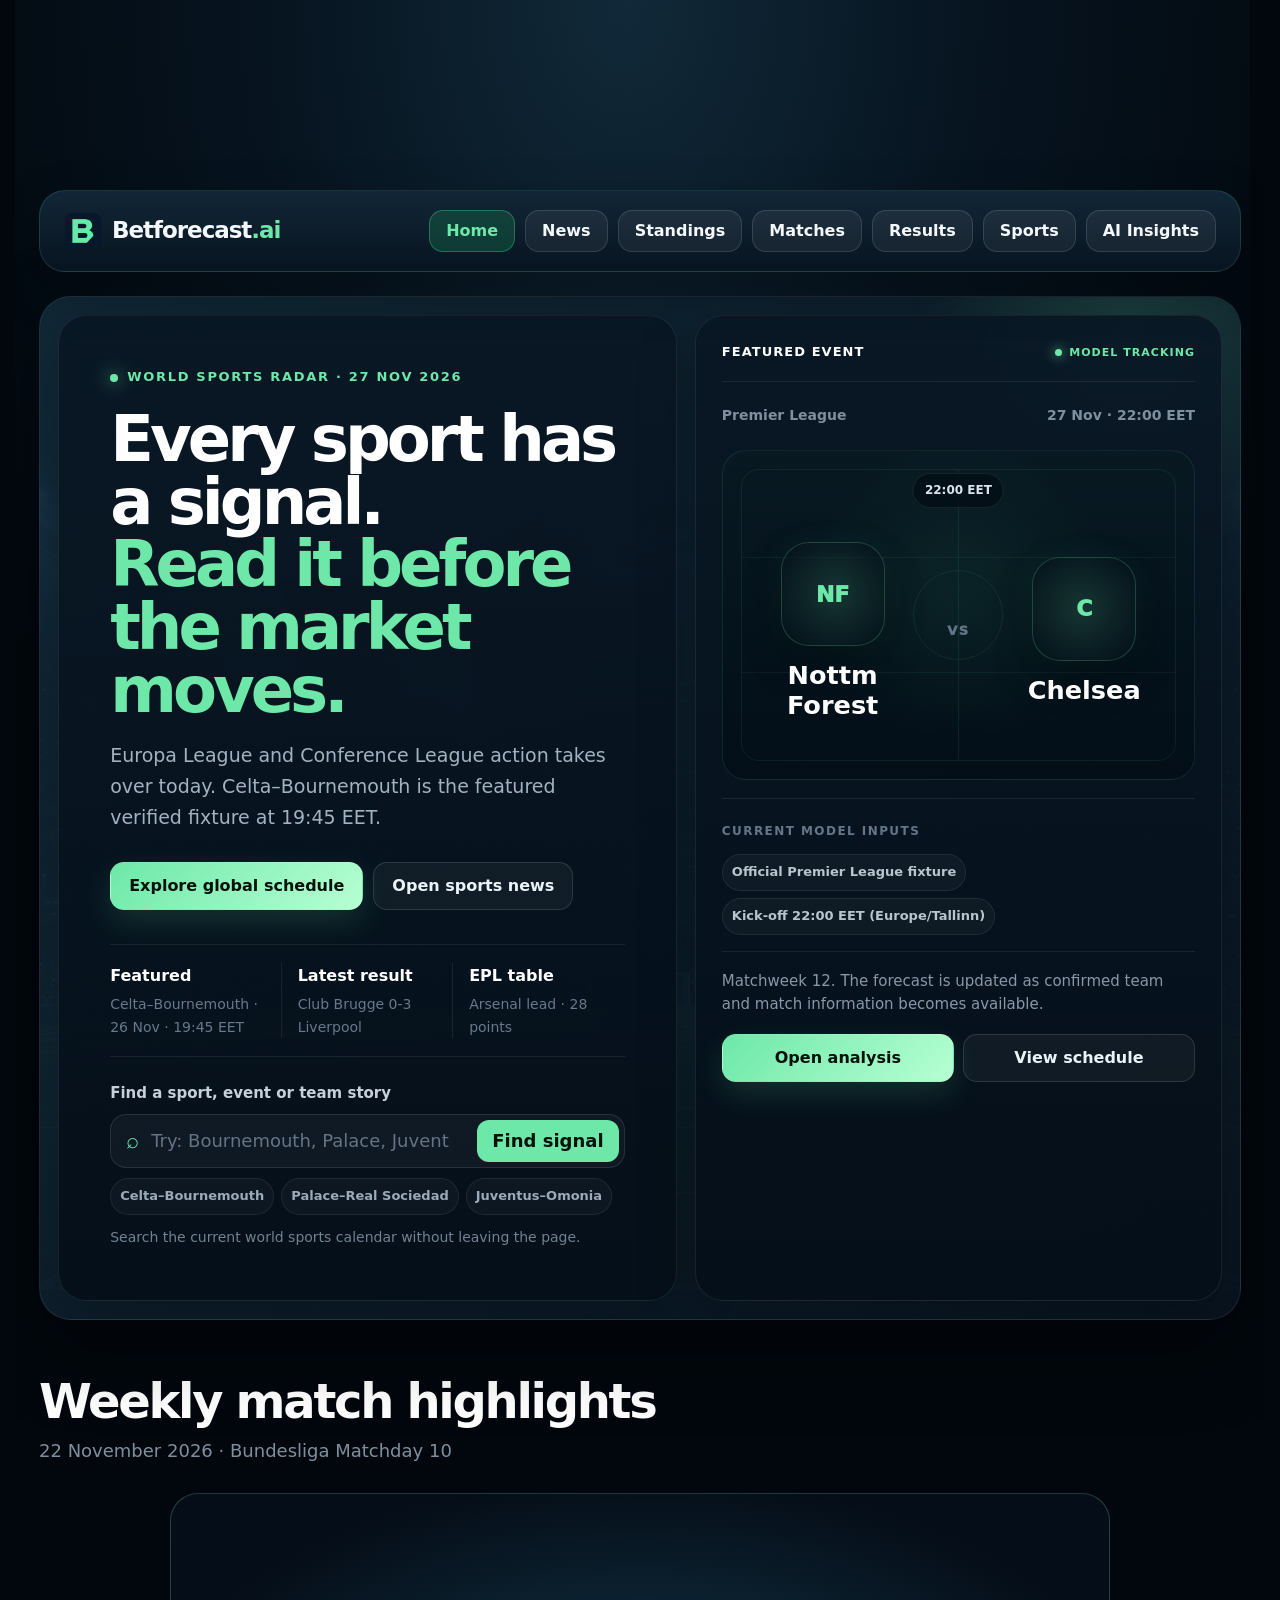
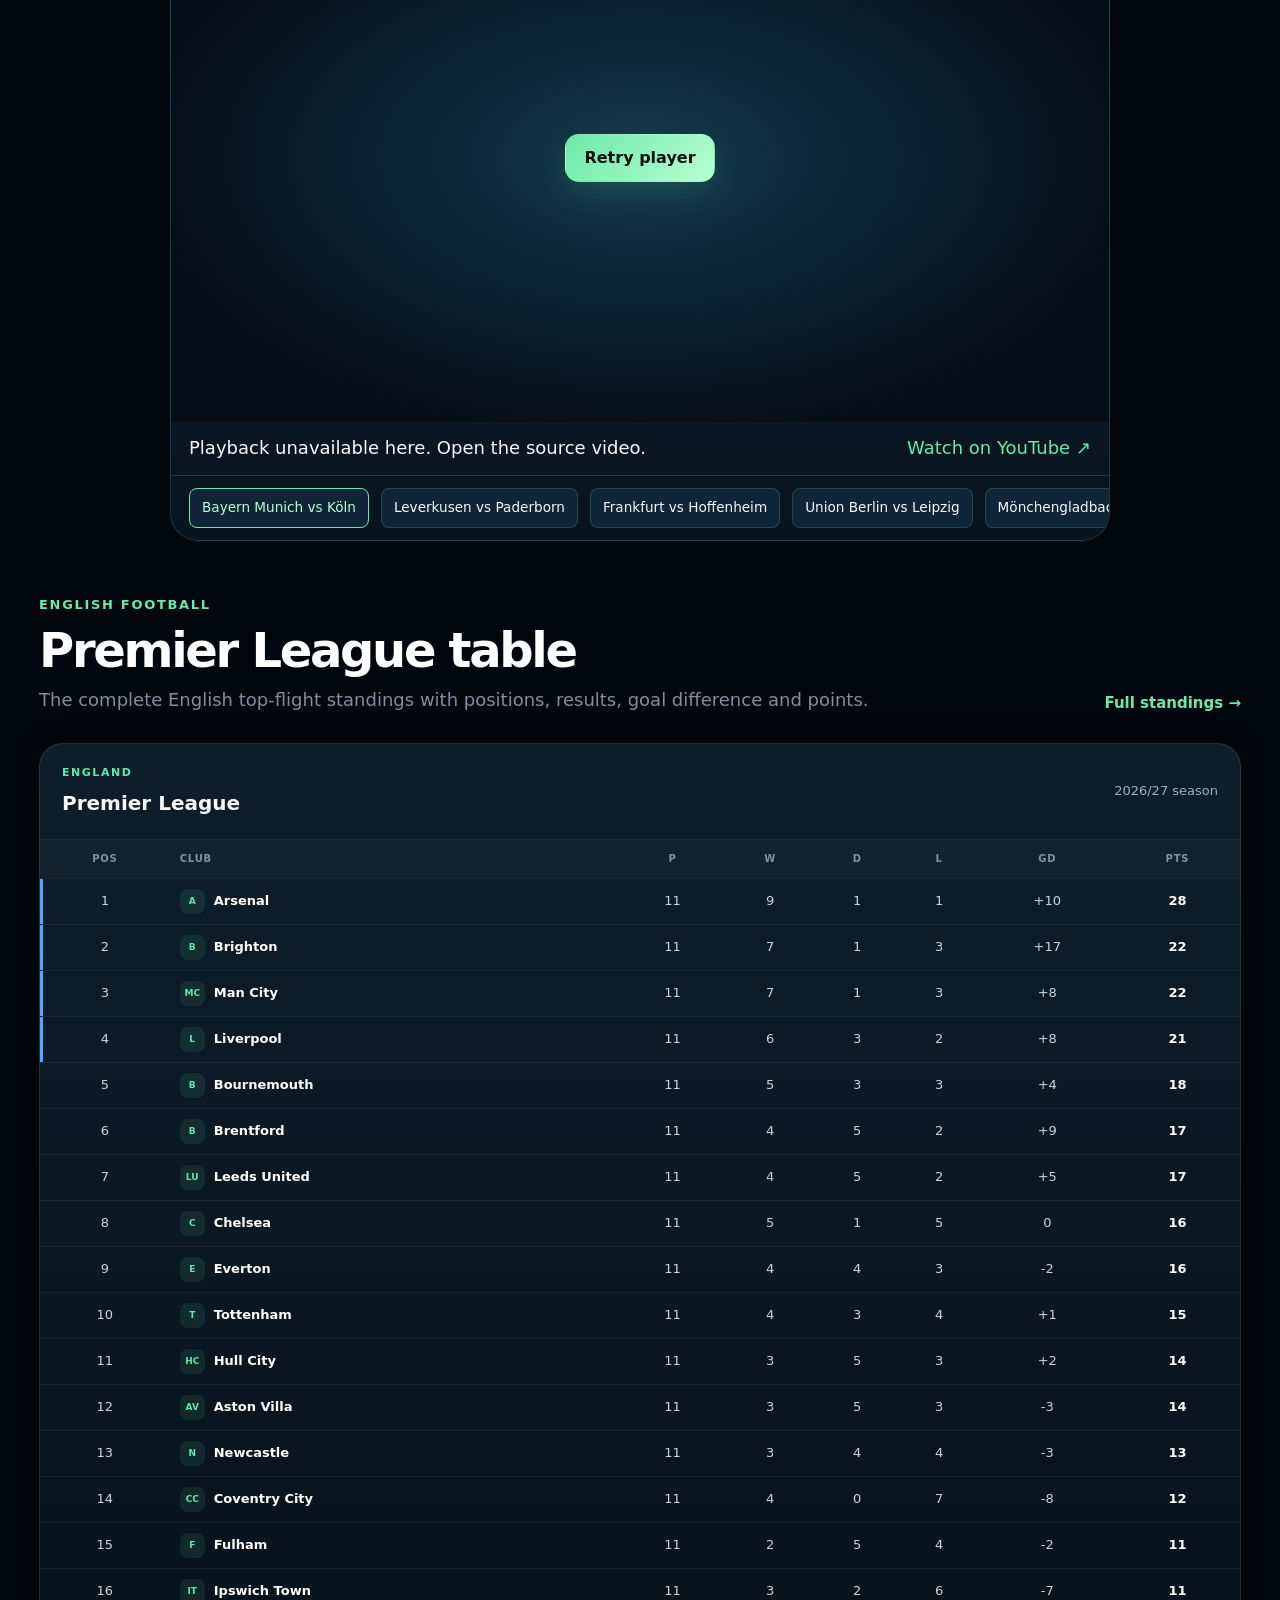
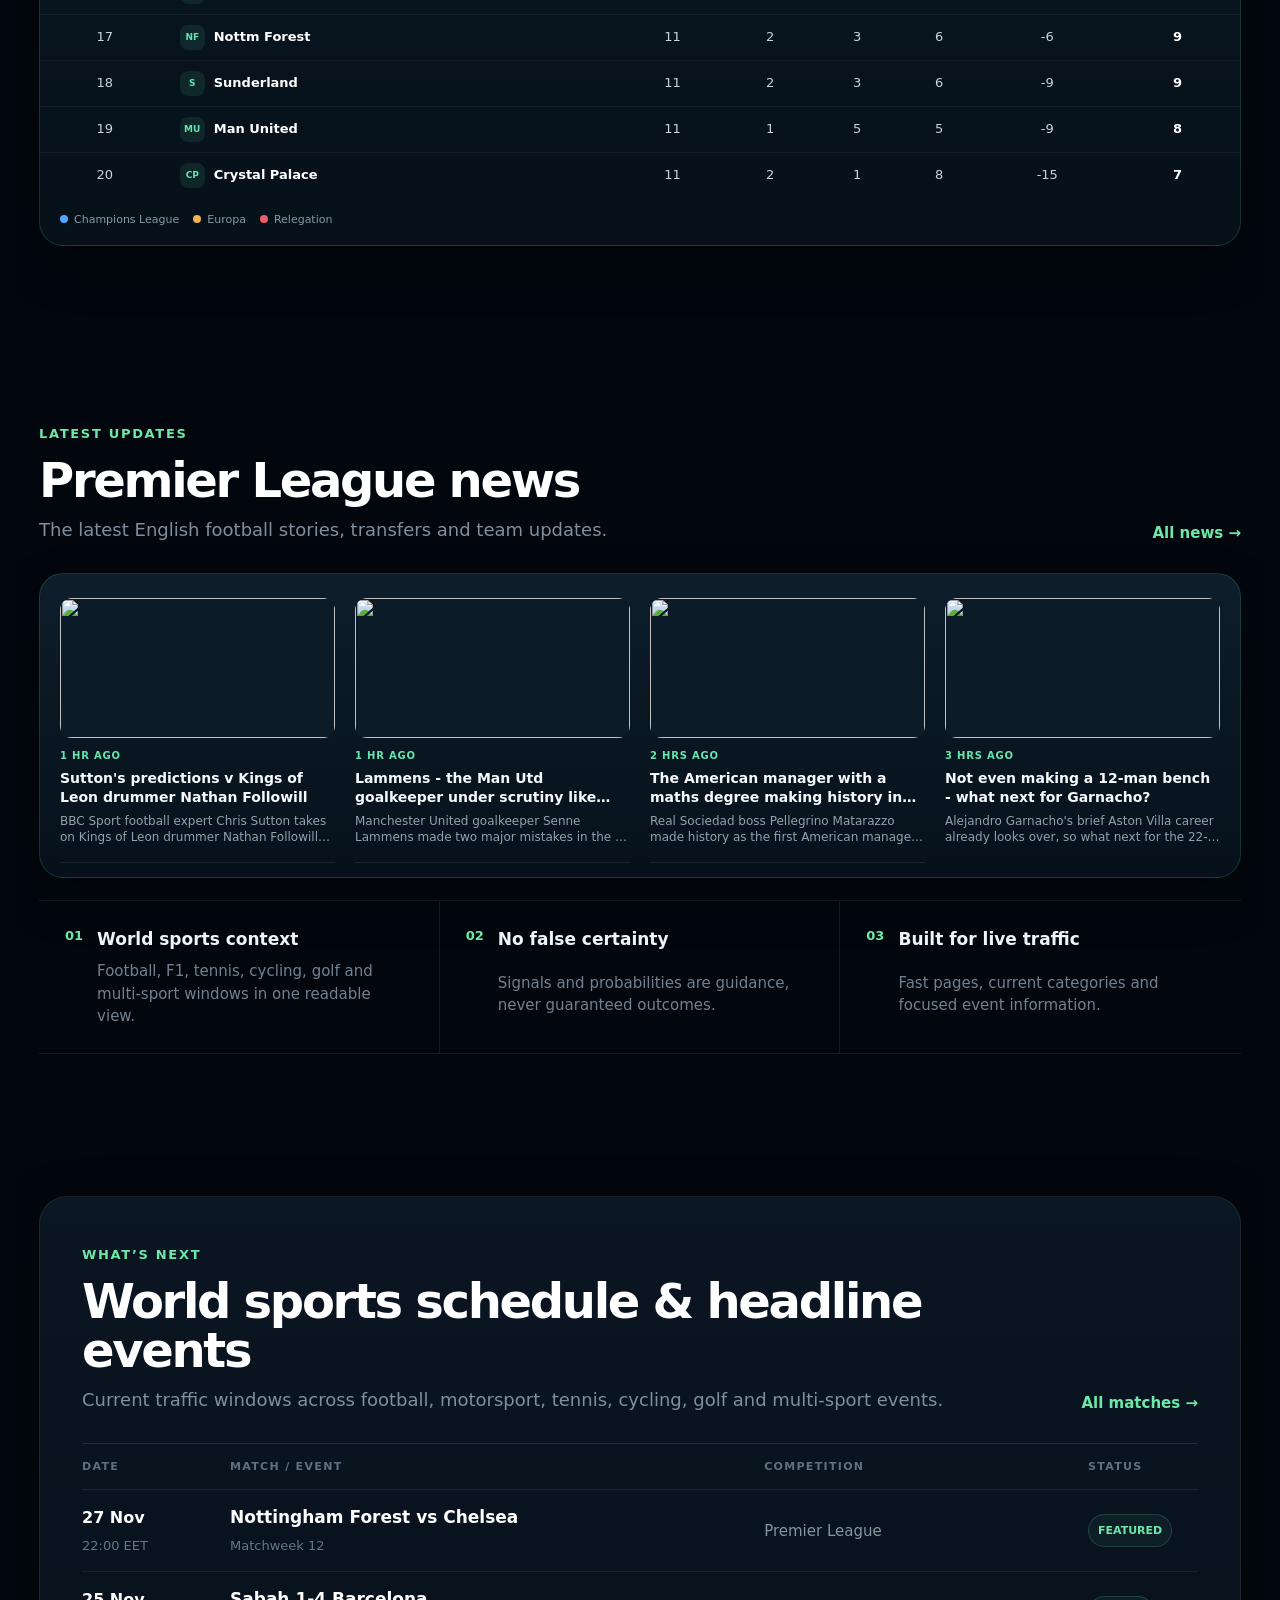
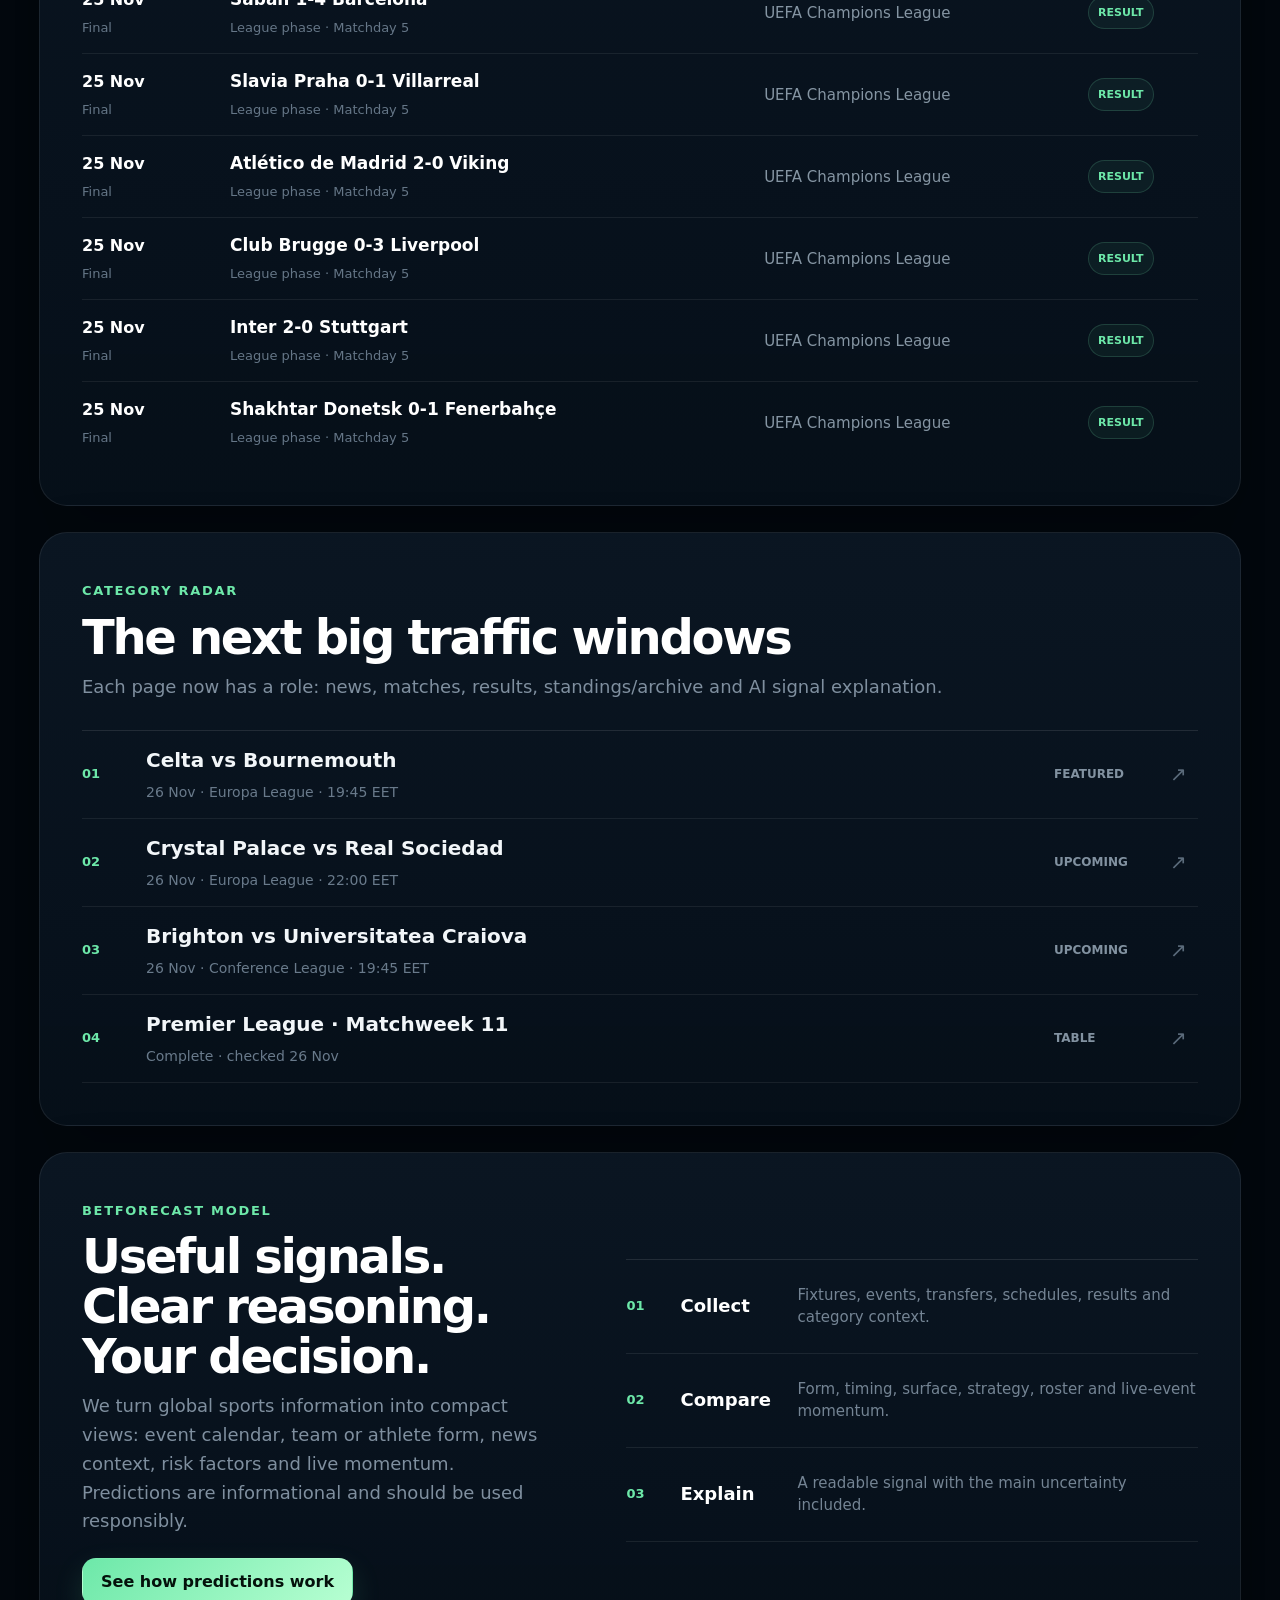
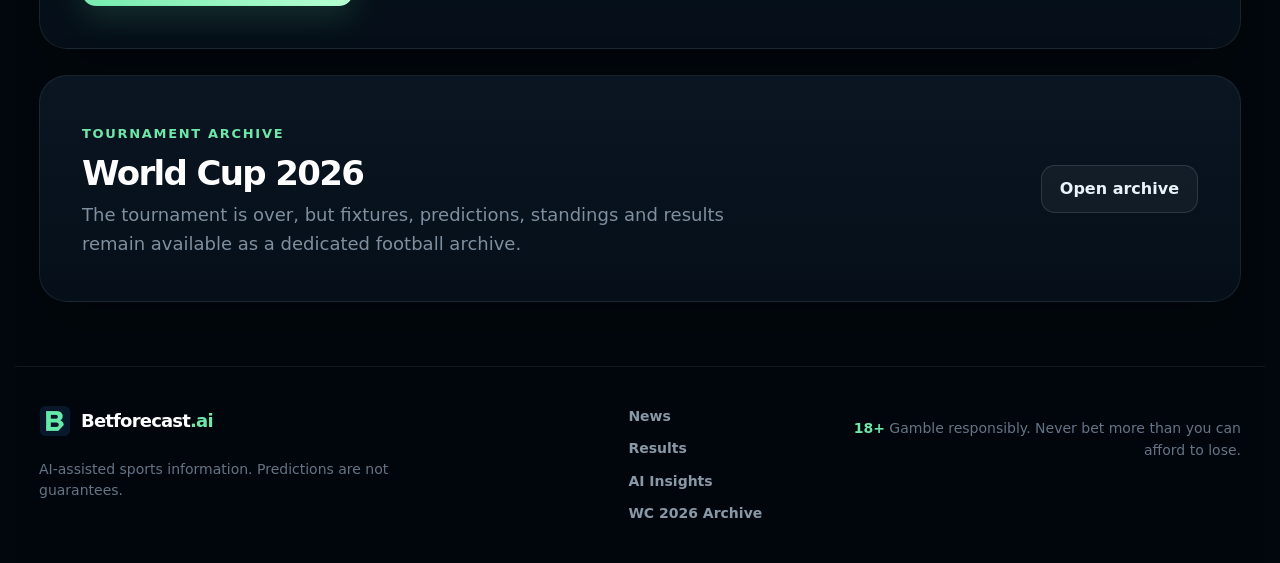
==== commit 2a6b5ee4: "Update Betforecast for 27 Nov 2026" ====
--- a/index.html
+++ b/index.html
@@ -49,29 +49,29 @@
   <main class="bf-page" id="main-content">
     <section class="home-hero" aria-labelledby="hero-title">
       <div class="home-hero-copy">
-        <div class="eyebrow"><span></span> World sports radar · 26 Nov 2026</div>
+        <div class="eyebrow"><span></span> World sports radar · 27 Nov 2026</div>
         <h1 id="hero-title">Every sport has a signal. <em>Read it before the market moves.</em></h1>
-        <p class="hero-lead">Europa League and Conference League action takes over today. Celta–Bournemouth is the featured verified fixture at 19:45 EET.</p>
+        <p class="hero-lead">Premier League Matchweek 12 opens today. Nottingham Forest–Chelsea is the featured verified fixture at 22:00 EET.</p>
         <div class="hero-actions">
           <a class="button button-primary" href="#match-schedule">Explore global schedule</a>
           <a class="button button-secondary" href="news.html">Open sports news</a>
         </div>
         <div class="hero-radar" aria-label="Upcoming sports highlights">
-          <div><strong>Featured</strong><span>Celta–Bournemouth · 26 Nov · 19:45 EET</span></div>
-          <div><strong>Latest result</strong><span>Club Brugge 0-3 Liverpool</span></div>
+          <div><strong>Featured</strong><span>Nottingham Forest–Chelsea · 27 Nov · 22:00 EET</span></div>
+          <div><strong>Latest result</strong><span>Celta 1-2 Bournemouth</span></div>
           <div><strong>EPL table</strong><span>Arsenal lead · 28 points</span></div>
         </div>
         <form class="match-search" id="home-match-search" role="search">
           <label for="home-search-input">Find a sport, event or team story</label>
           <div class="match-search-row">
             <span aria-hidden="true">⌕</span>
-            <input id="home-search-input" type="search" autocomplete="off" placeholder="Try: Bournemouth, Palace, Juventus">
+            <input id="home-search-input" type="search" autocomplete="off" placeholder="Try: Forest, Chelsea, Bournemouth">
             <button type="submit">Find signal</button>
           </div>
           <div class="search-chips" aria-label="Popular searches">
-            <button type="button" data-query="Celta Bournemouth">Celta–Bournemouth</button>
+            <button type="button" data-query="Nottingham Forest Chelsea">Forest–Chelsea</button>
             <button type="button" data-query="Crystal Palace Real Sociedad">Palace–Real Sociedad</button>
-            <button type="button" data-query="Juventus Omonia">Juventus–Omonia</button>
+            <button type="button" data-query="Brighton Craiova">Brighton–Craiova</button>
           </div>
           <div class="search-result" id="home-search-result" aria-live="polite">Search the current world sports calendar without leaving the page.</div>
         </form>
@@ -165,9 +165,9 @@
     <section class="competition-section" aria-labelledby="competition-title">
       <div class="section-heading"><div><span class="section-kicker">Category radar</span><h2 id="competition-title">The next big traffic windows</h2><p>Each page now has a role: news, matches, results, standings/archive and AI signal explanation.</p></div></div>
       <div class="competition-lines">
-        <a href="match.html?id=celta-bournemouth-nov26" class="competition-line"><span class="competition-number">01</span><span><strong>Celta vs Bournemouth</strong><small>26 Nov · Europa League · 19:45 EET</small></span><span class="competition-tag">Featured</span><span class="line-arrow">↗</span></a>
-        <a href="match.html?id=palace-sociedad-nov26" class="competition-line"><span class="competition-number">02</span><span><strong>Crystal Palace vs Real Sociedad</strong><small>26 Nov · Europa League · 22:00 EET</small></span><span class="competition-tag">Upcoming</span><span class="line-arrow">↗</span></a>
-        <a href="match.html?id=brighton-craiova-nov26" class="competition-line"><span class="competition-number">03</span><span><strong>Brighton vs Universitatea Craiova</strong><small>26 Nov · Conference League · 19:45 EET</small></span><span class="competition-tag">Upcoming</span><span class="line-arrow">↗</span></a>
+        <a href="match.html?id=forest-chelsea-nov27" class="competition-line"><span class="competition-number">01</span><span><strong>Nottingham Forest vs Chelsea</strong><small>27 Nov · Premier League · 22:00 EET</small></span><span class="competition-tag">Featured</span><span class="line-arrow">↗</span></a>
+        <a href="results.html" class="competition-line"><span class="competition-number">02</span><span><strong>Celta 1-2 Bournemouth</strong><small>26 Nov · Europa League · Final</small></span><span class="competition-tag">Result</span><span class="line-arrow">↗</span></a>
+        <a href="results.html" class="competition-line"><span class="competition-number">03</span><span><strong>Brighton 4-0 Universitatea Craiova</strong><small>26 Nov · Conference League · Final</small></span><span class="competition-tag">Result</span><span class="line-arrow">↗</span></a>
         <a href="standings.html" class="competition-line"><span class="competition-number">04</span><span><strong>Premier League · Matchweek 11</strong><small>Complete · checked 26 Nov</small></span><span class="competition-tag">Table</span><span class="line-arrow">↗</span></a>
       </div>
     </section>
@@ -196,7 +196,7 @@
   </footer>
   <script src="/js/site-skin-manager.js?v=38"></script>
 
-  <script src="js/home.js?v=9" defer></script>
+  <script src="js/home.js?v=10" defer></script>
   <script src="js/weekly-highlights.js?v=3" defer></script>
 </body>
 </html>
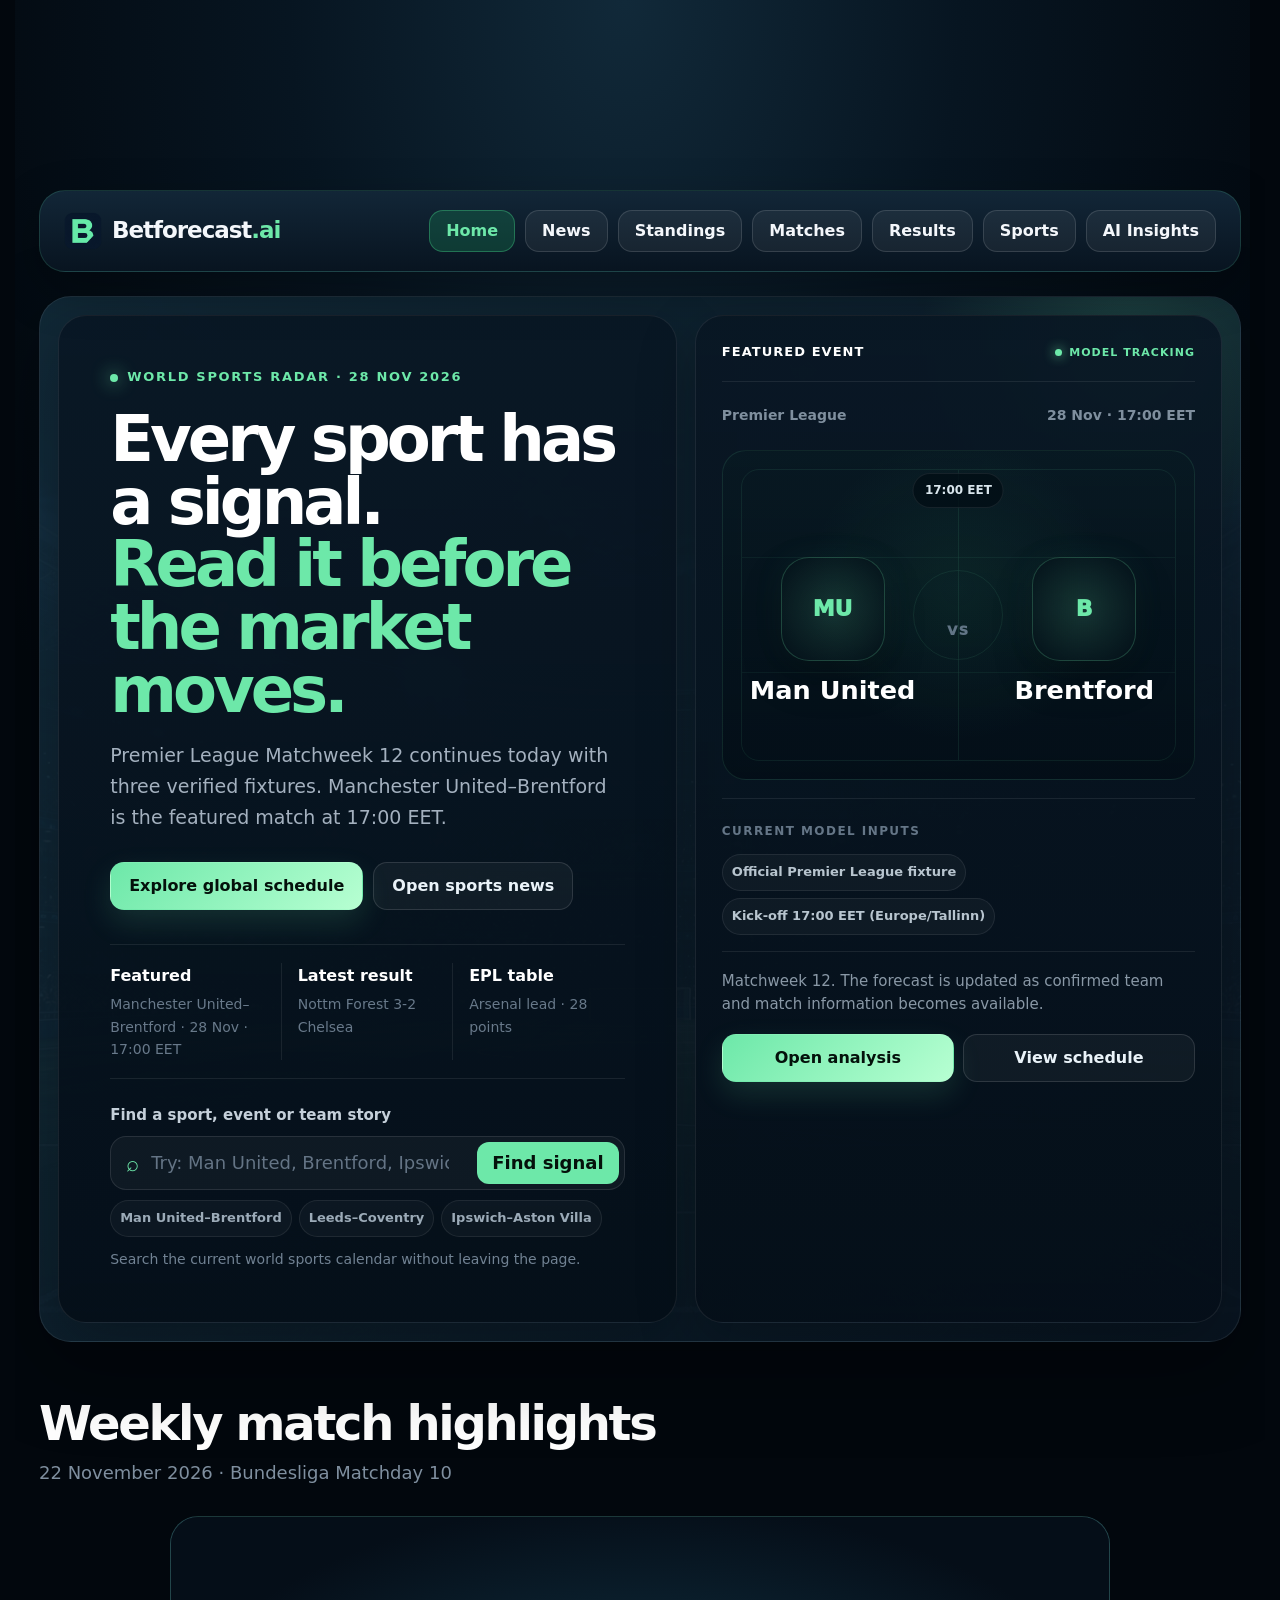
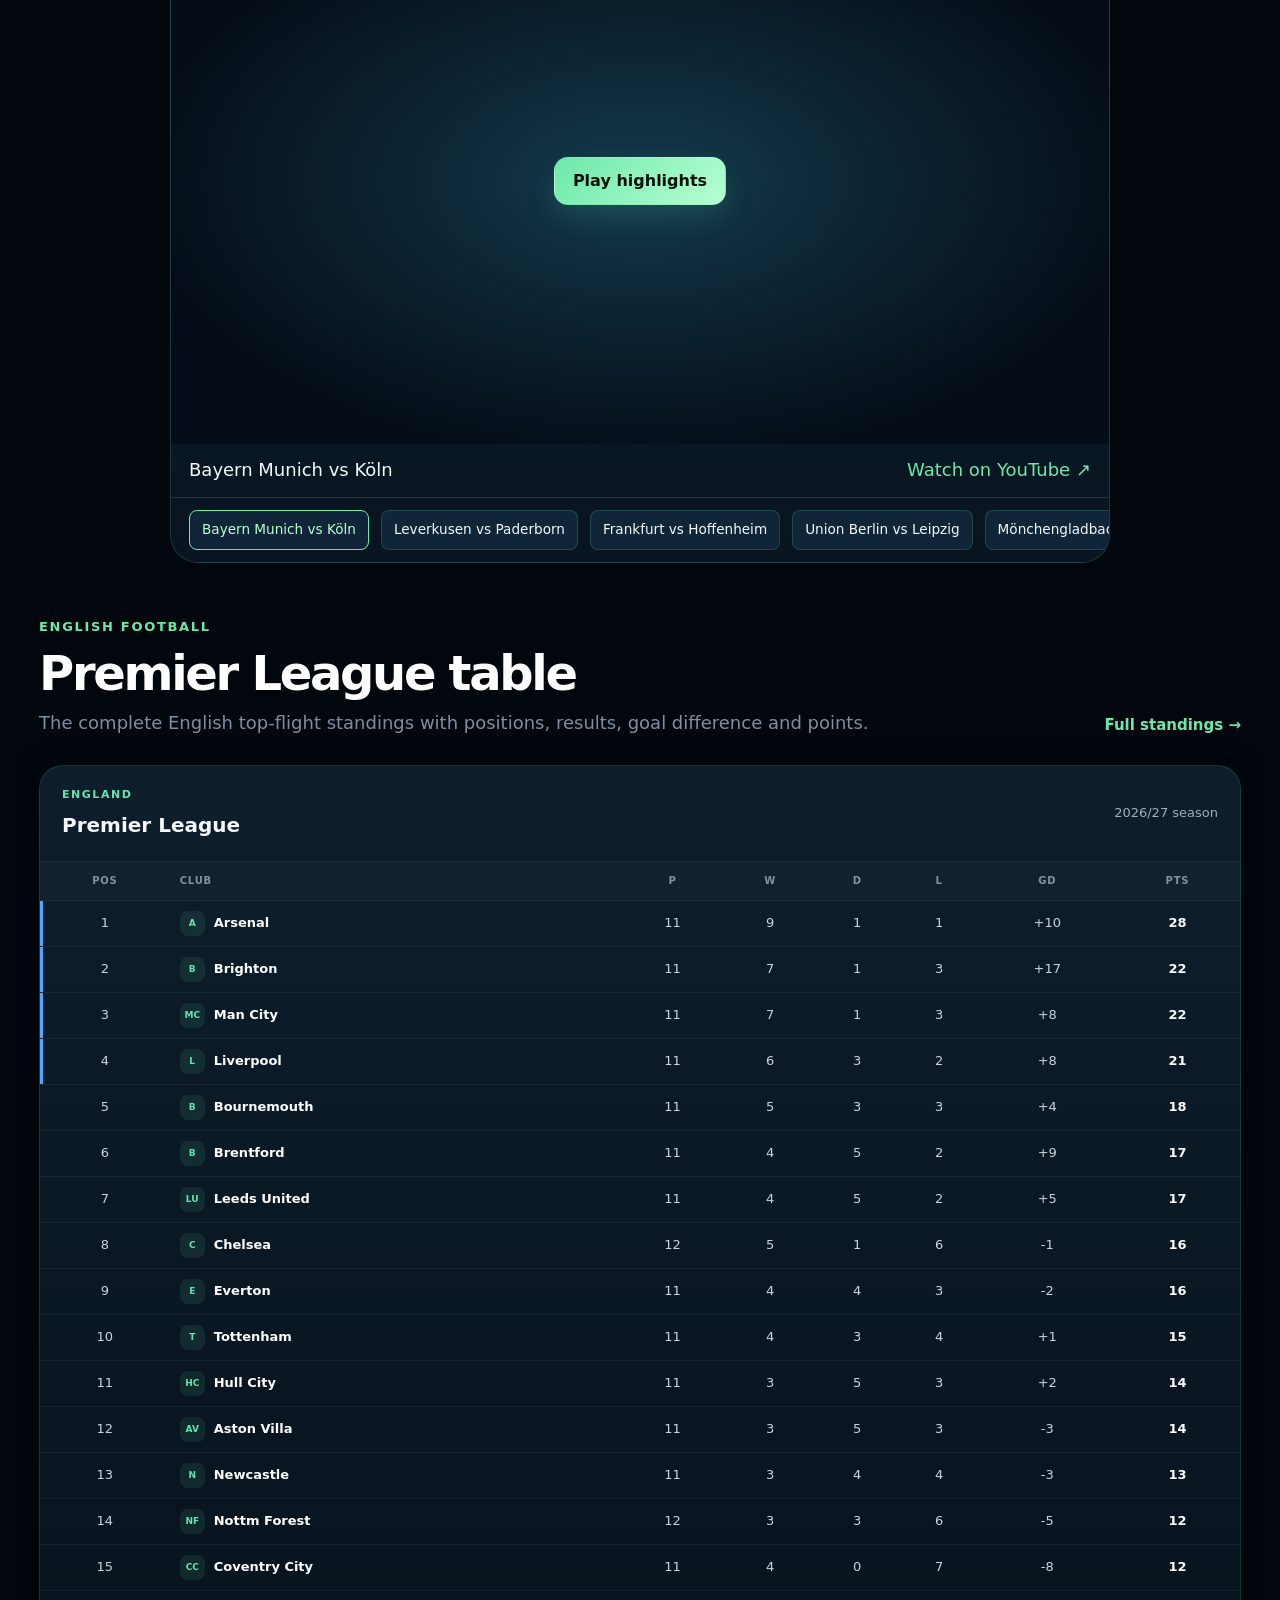
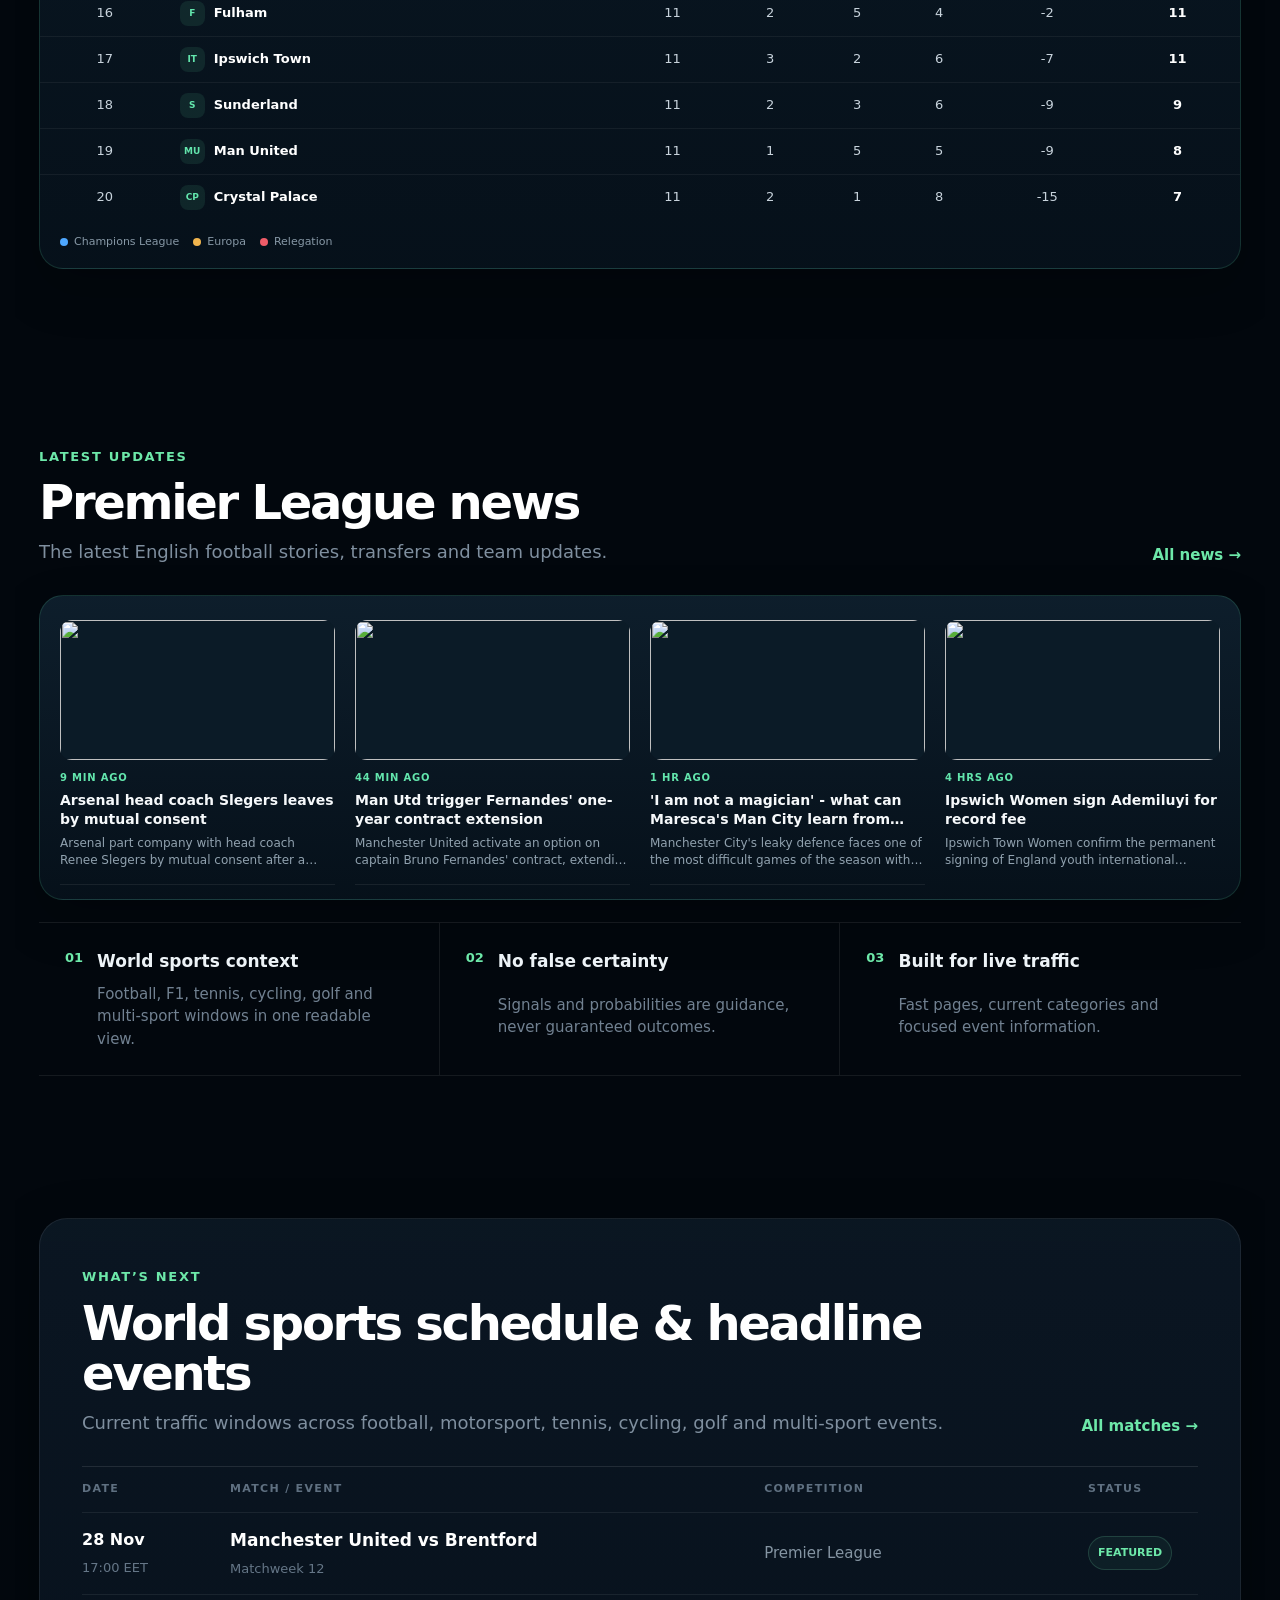
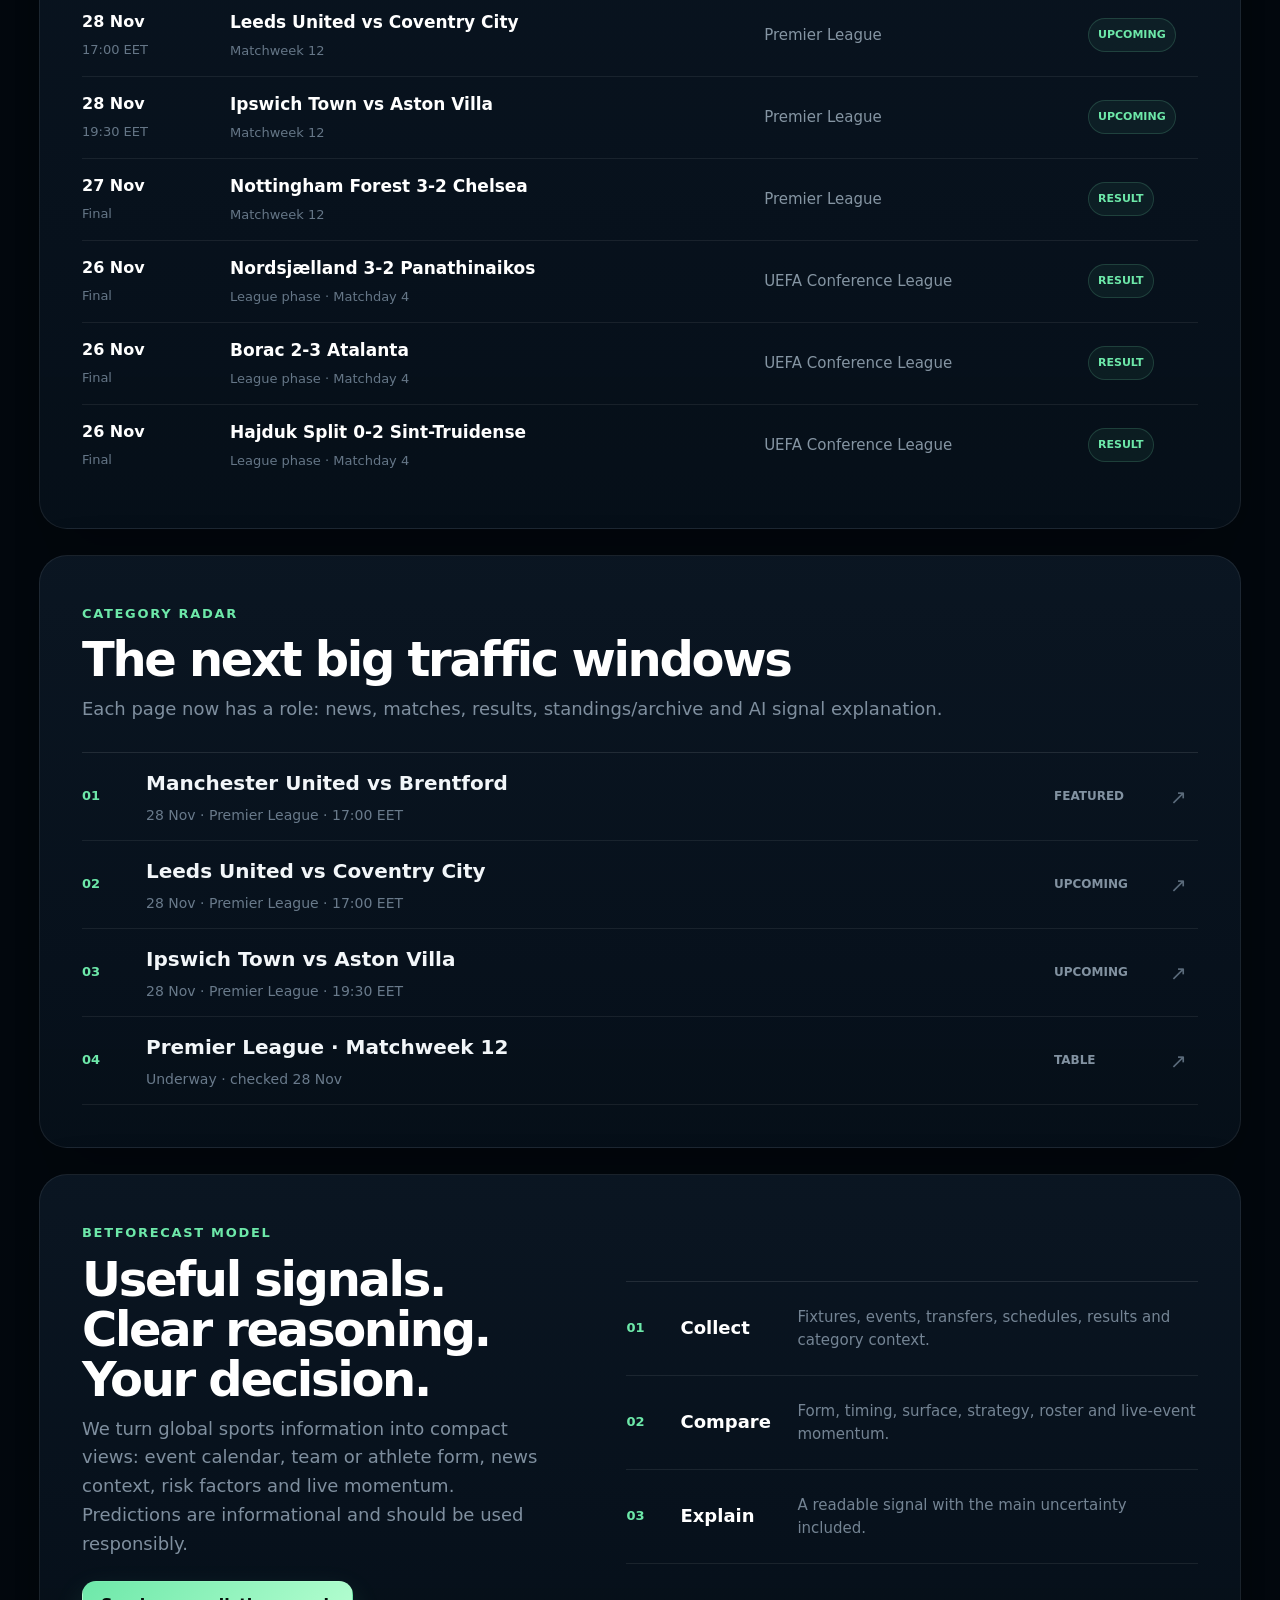
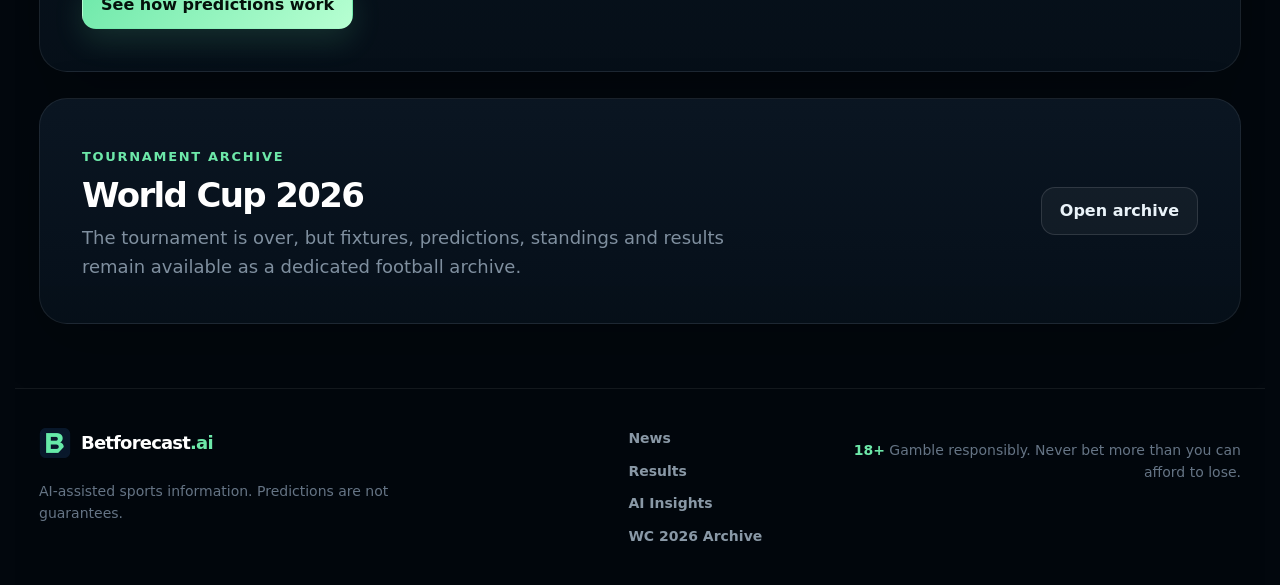
==== commit 3d29b5cc: "Update Betforecast for 28 Nov 2026" ====
--- a/index.html
+++ b/index.html
@@ -49,15 +49,15 @@
   <main class="bf-page" id="main-content">
     <section class="home-hero" aria-labelledby="hero-title">
       <div class="home-hero-copy">
-        <div class="eyebrow"><span></span> World sports radar · 27 Nov 2026</div>
+        <div class="eyebrow"><span></span> World sports radar · 28 Nov 2026</div>
         <h1 id="hero-title">Every sport has a signal. <em>Read it before the market moves.</em></h1>
-        <p class="hero-lead">Premier League Matchweek 12 opens today. Nottingham Forest–Chelsea is the featured verified fixture at 22:00 EET.</p>
+        <p class="hero-lead">Premier League Matchweek 12 continues today with three verified fixtures. Manchester United–Brentford is featured at 17:00 EET.</p>
         <div class="hero-actions">
           <a class="button button-primary" href="#match-schedule">Explore global schedule</a>
           <a class="button button-secondary" href="news.html">Open sports news</a>
         </div>
         <div class="hero-radar" aria-label="Upcoming sports highlights">
-          <div><strong>Featured</strong><span>Nottingham Forest–Chelsea · 27 Nov · 22:00 EET</span></div>
+          <div><strong>Featured</strong><span>Manchester United–Brentford · 28 Nov · 17:00 EET</span></div>
           <div><strong>Latest result</strong><span>Celta 1-2 Bournemouth</span></div>
           <div><strong>EPL table</strong><span>Arsenal lead · 28 points</span></div>
         </div>
@@ -65,11 +65,11 @@
           <label for="home-search-input">Find a sport, event or team story</label>
           <div class="match-search-row">
             <span aria-hidden="true">⌕</span>
-            <input id="home-search-input" type="search" autocomplete="off" placeholder="Try: Forest, Chelsea, Bournemouth">
+            <input id="home-search-input" type="search" autocomplete="off" placeholder="Try: Man United, Brentford, Ipswich">
             <button type="submit">Find signal</button>
           </div>
           <div class="search-chips" aria-label="Popular searches">
-            <button type="button" data-query="Nottingham Forest Chelsea">Forest–Chelsea</button>
+            <button type="button" data-query="Manchester United Brentford">Man United–Brentford</button>
             <button type="button" data-query="Crystal Palace Real Sociedad">Palace–Real Sociedad</button>
             <button type="button" data-query="Brighton Craiova">Brighton–Craiova</button>
           </div>
@@ -165,7 +165,7 @@
     <section class="competition-section" aria-labelledby="competition-title">
       <div class="section-heading"><div><span class="section-kicker">Category radar</span><h2 id="competition-title">The next big traffic windows</h2><p>Each page now has a role: news, matches, results, standings/archive and AI signal explanation.</p></div></div>
       <div class="competition-lines">
-        <a href="match.html?id=forest-chelsea-nov27" class="competition-line"><span class="competition-number">01</span><span><strong>Nottingham Forest vs Chelsea</strong><small>27 Nov · Premier League · 22:00 EET</small></span><span class="competition-tag">Featured</span><span class="line-arrow">↗</span></a>
+        <a href="match.html?id=man-united-brentford-nov28" class="competition-line"><span class="competition-number">01</span><span><strong>Manchester United vs Brentford</strong><small>28 Nov · Premier League · 17:00 EET</small></span><span class="competition-tag">Featured</span><span class="line-arrow">↗</span></a>
         <a href="results.html" class="competition-line"><span class="competition-number">02</span><span><strong>Celta 1-2 Bournemouth</strong><small>26 Nov · Europa League · Final</small></span><span class="competition-tag">Result</span><span class="line-arrow">↗</span></a>
         <a href="results.html" class="competition-line"><span class="competition-number">03</span><span><strong>Brighton 4-0 Universitatea Craiova</strong><small>26 Nov · Conference League · Final</small></span><span class="competition-tag">Result</span><span class="line-arrow">↗</span></a>
         <a href="standings.html" class="competition-line"><span class="competition-number">04</span><span><strong>Premier League · Matchweek 11</strong><small>Complete · checked 26 Nov</small></span><span class="competition-tag">Table</span><span class="line-arrow">↗</span></a>
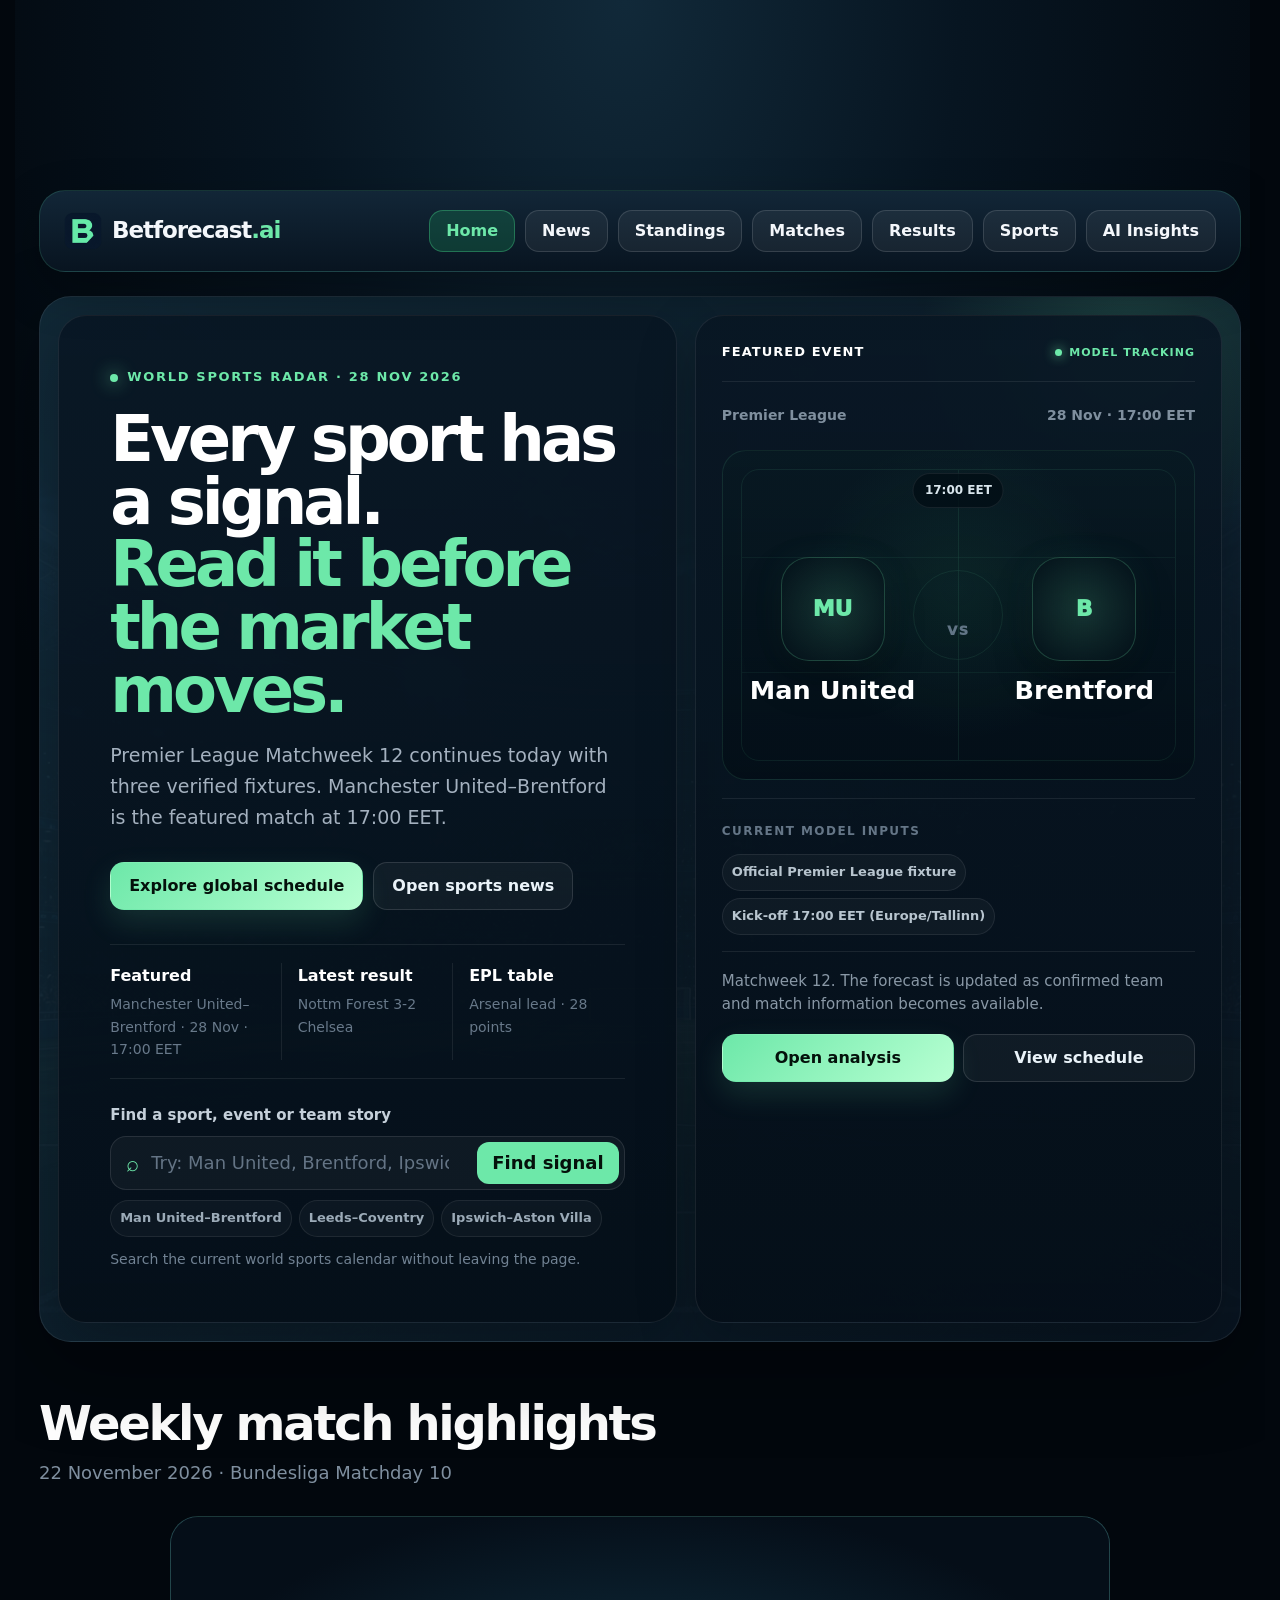
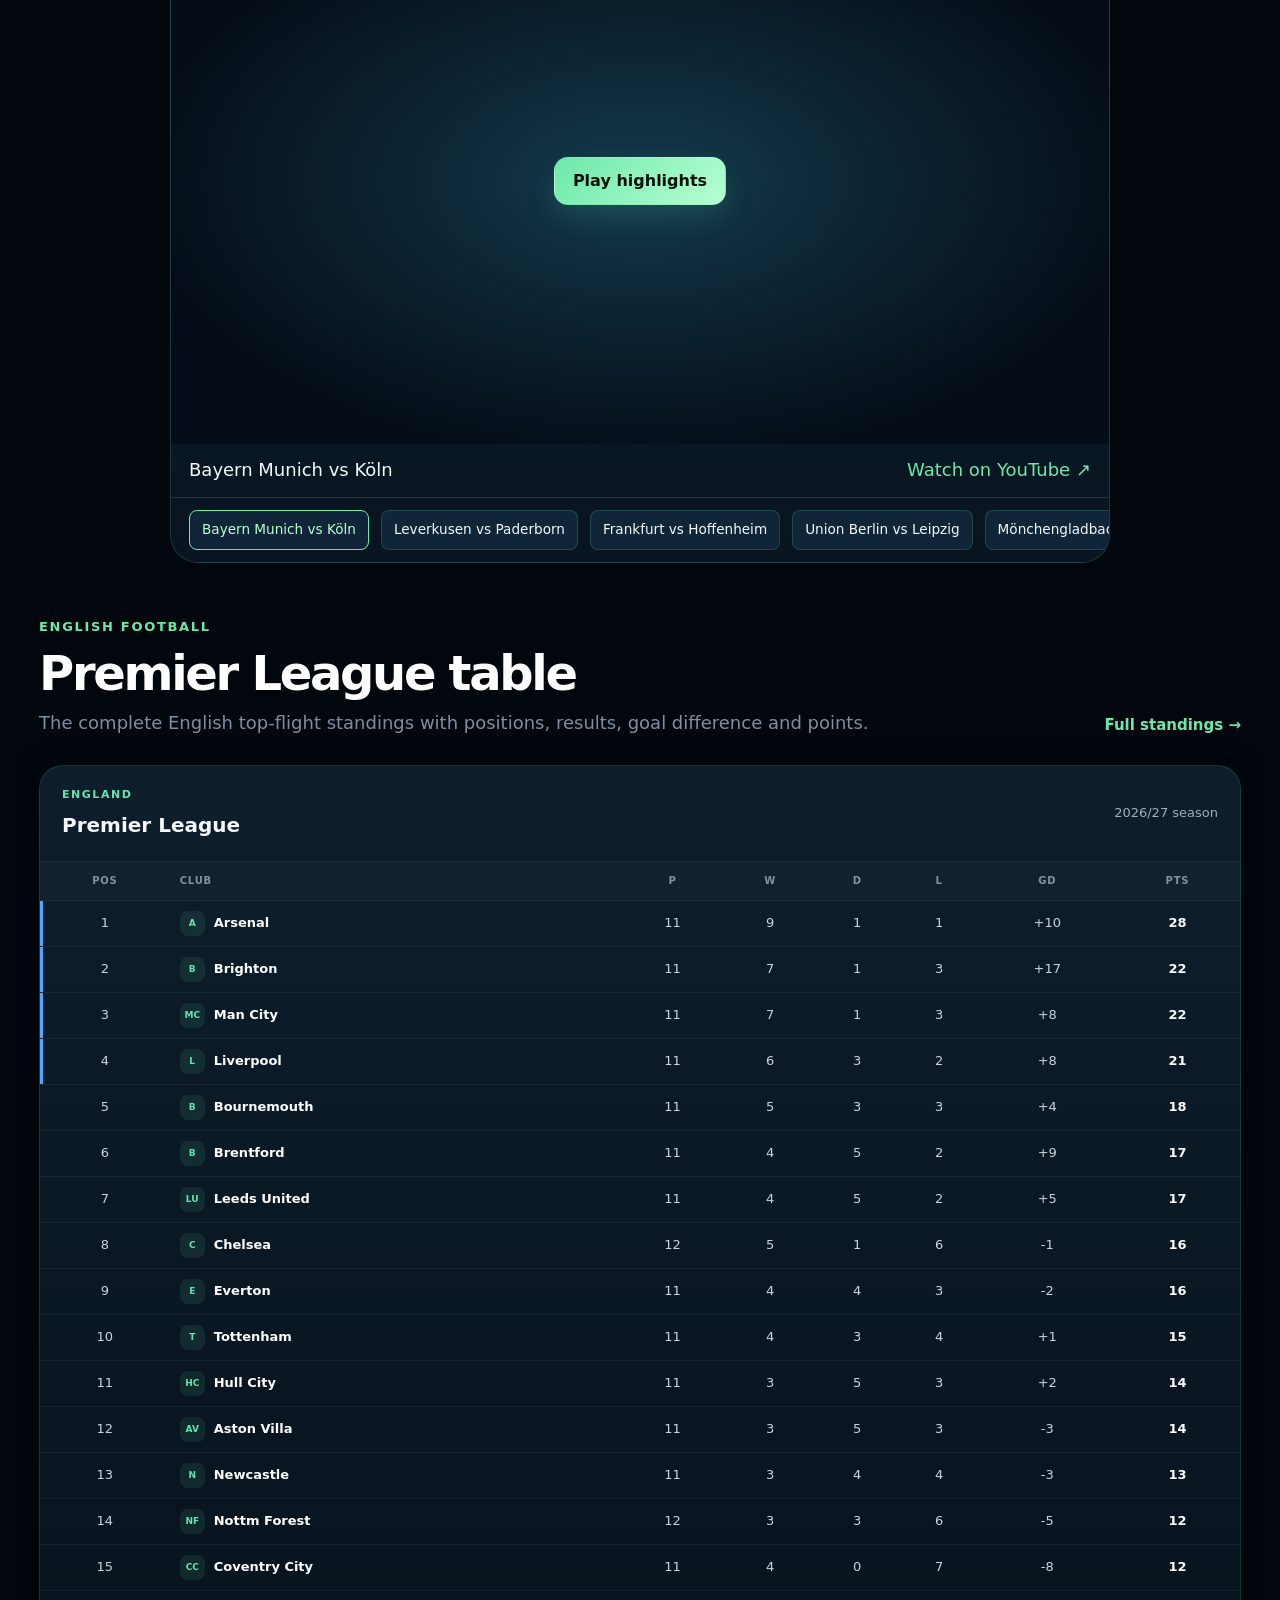
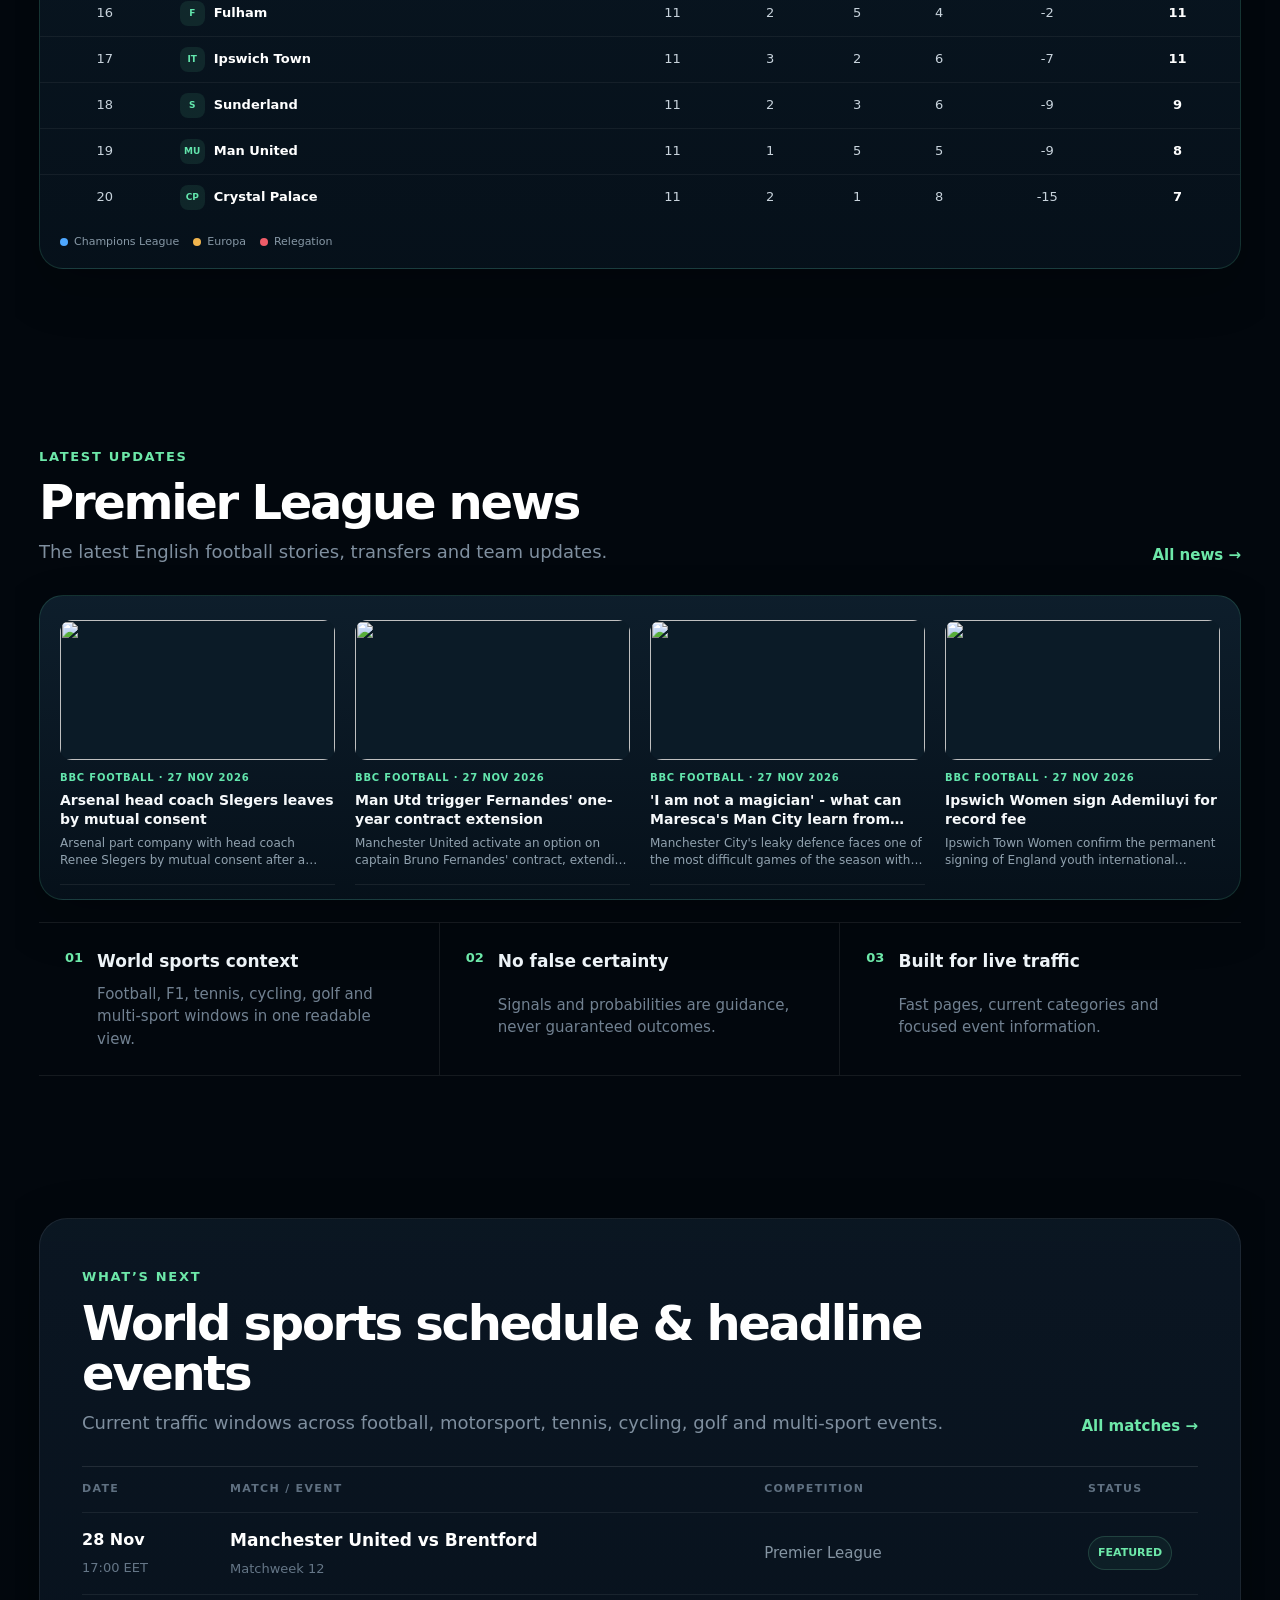
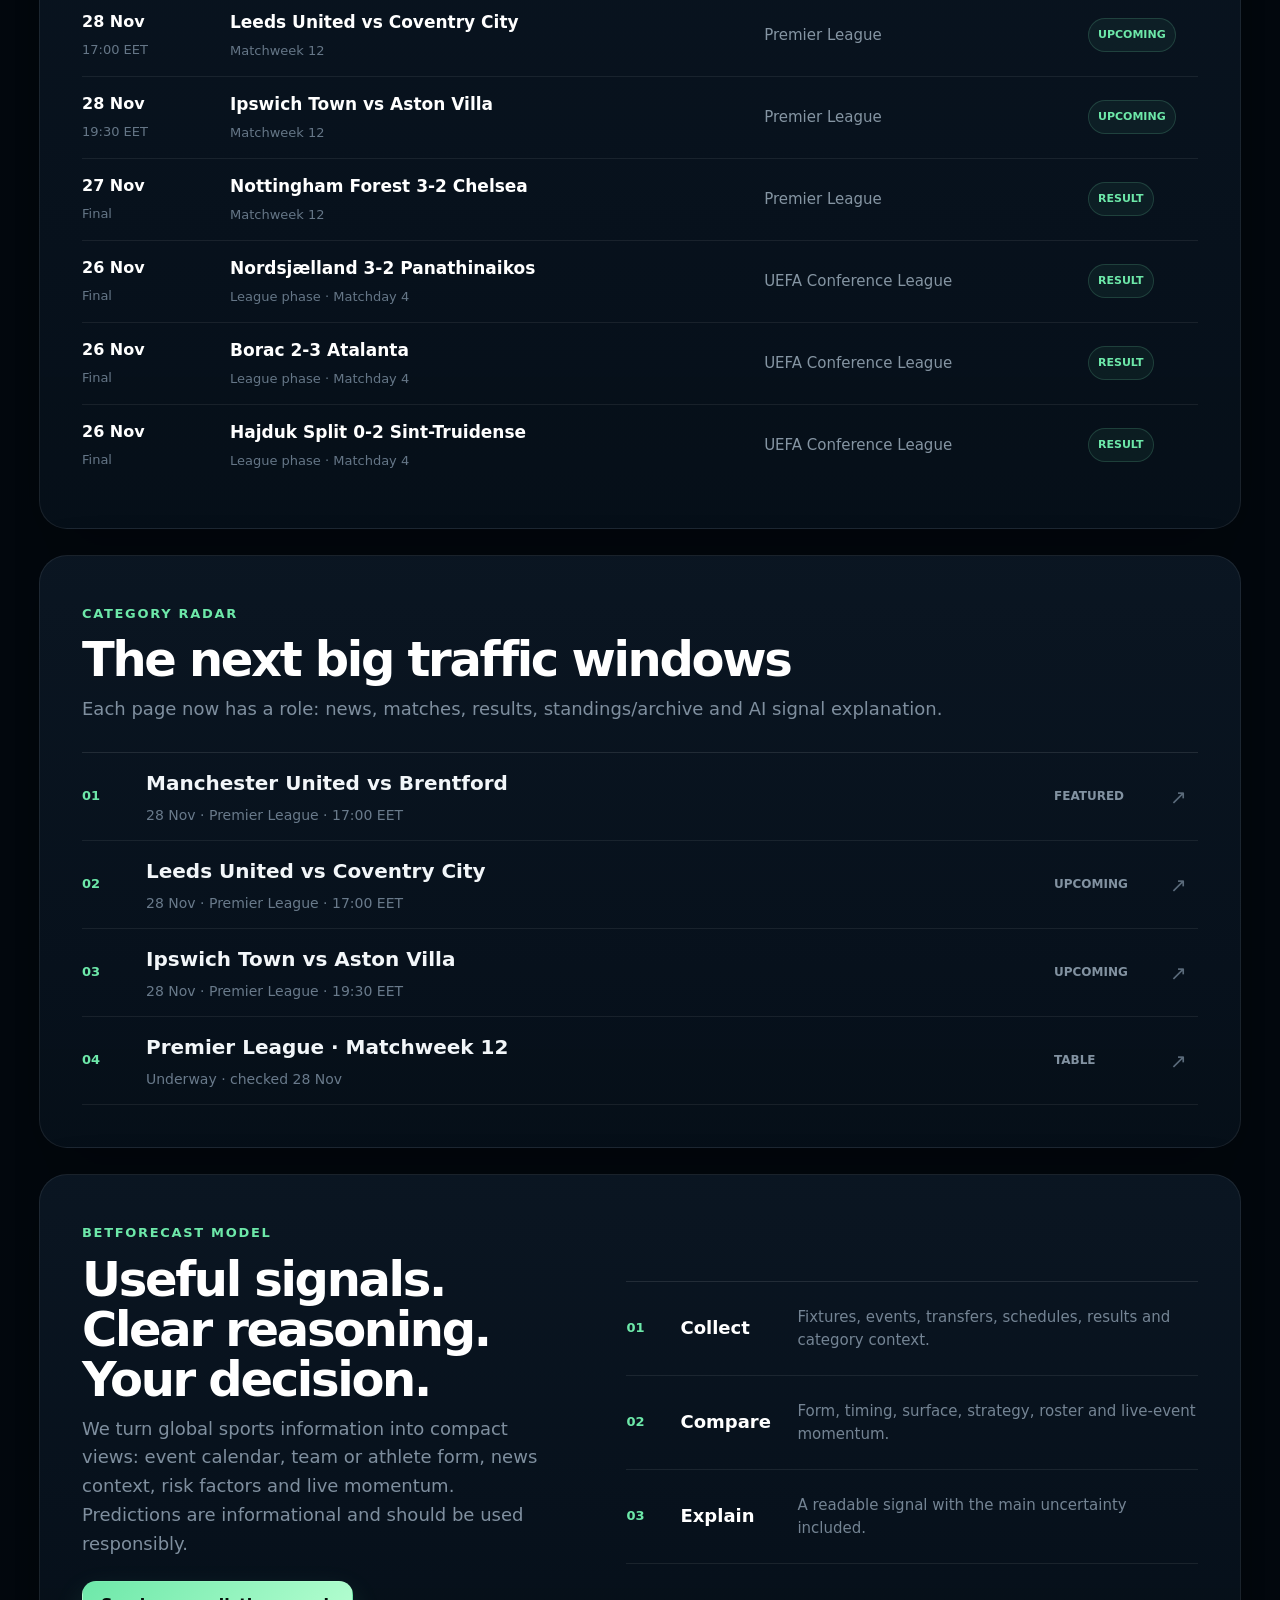
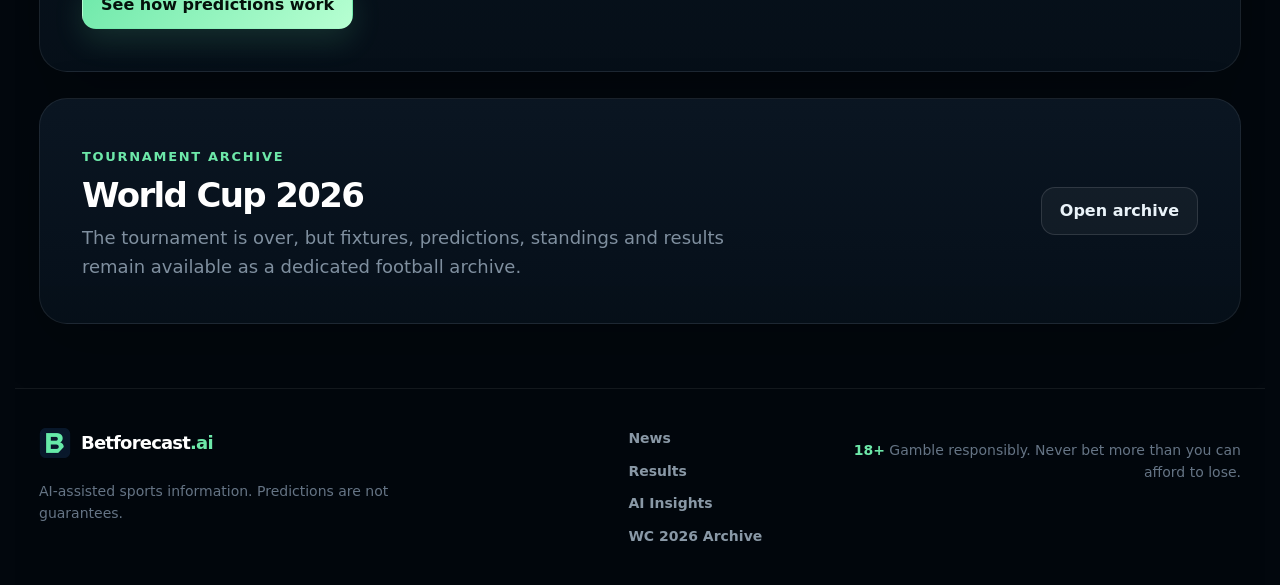
==== commit 261d1019: "Refresh homepage news age script" ====
--- a/index.html
+++ b/index.html
@@ -196,7 +196,7 @@
   </footer>
   <script src="/js/site-skin-manager.js?v=38"></script>
 
-  <script src="js/home.js?v=10" defer></script>
+  <script src="js/home.js?v=20261128b" defer></script>
   <script src="js/weekly-highlights.js?v=3" defer></script>
 </body>
 </html>
